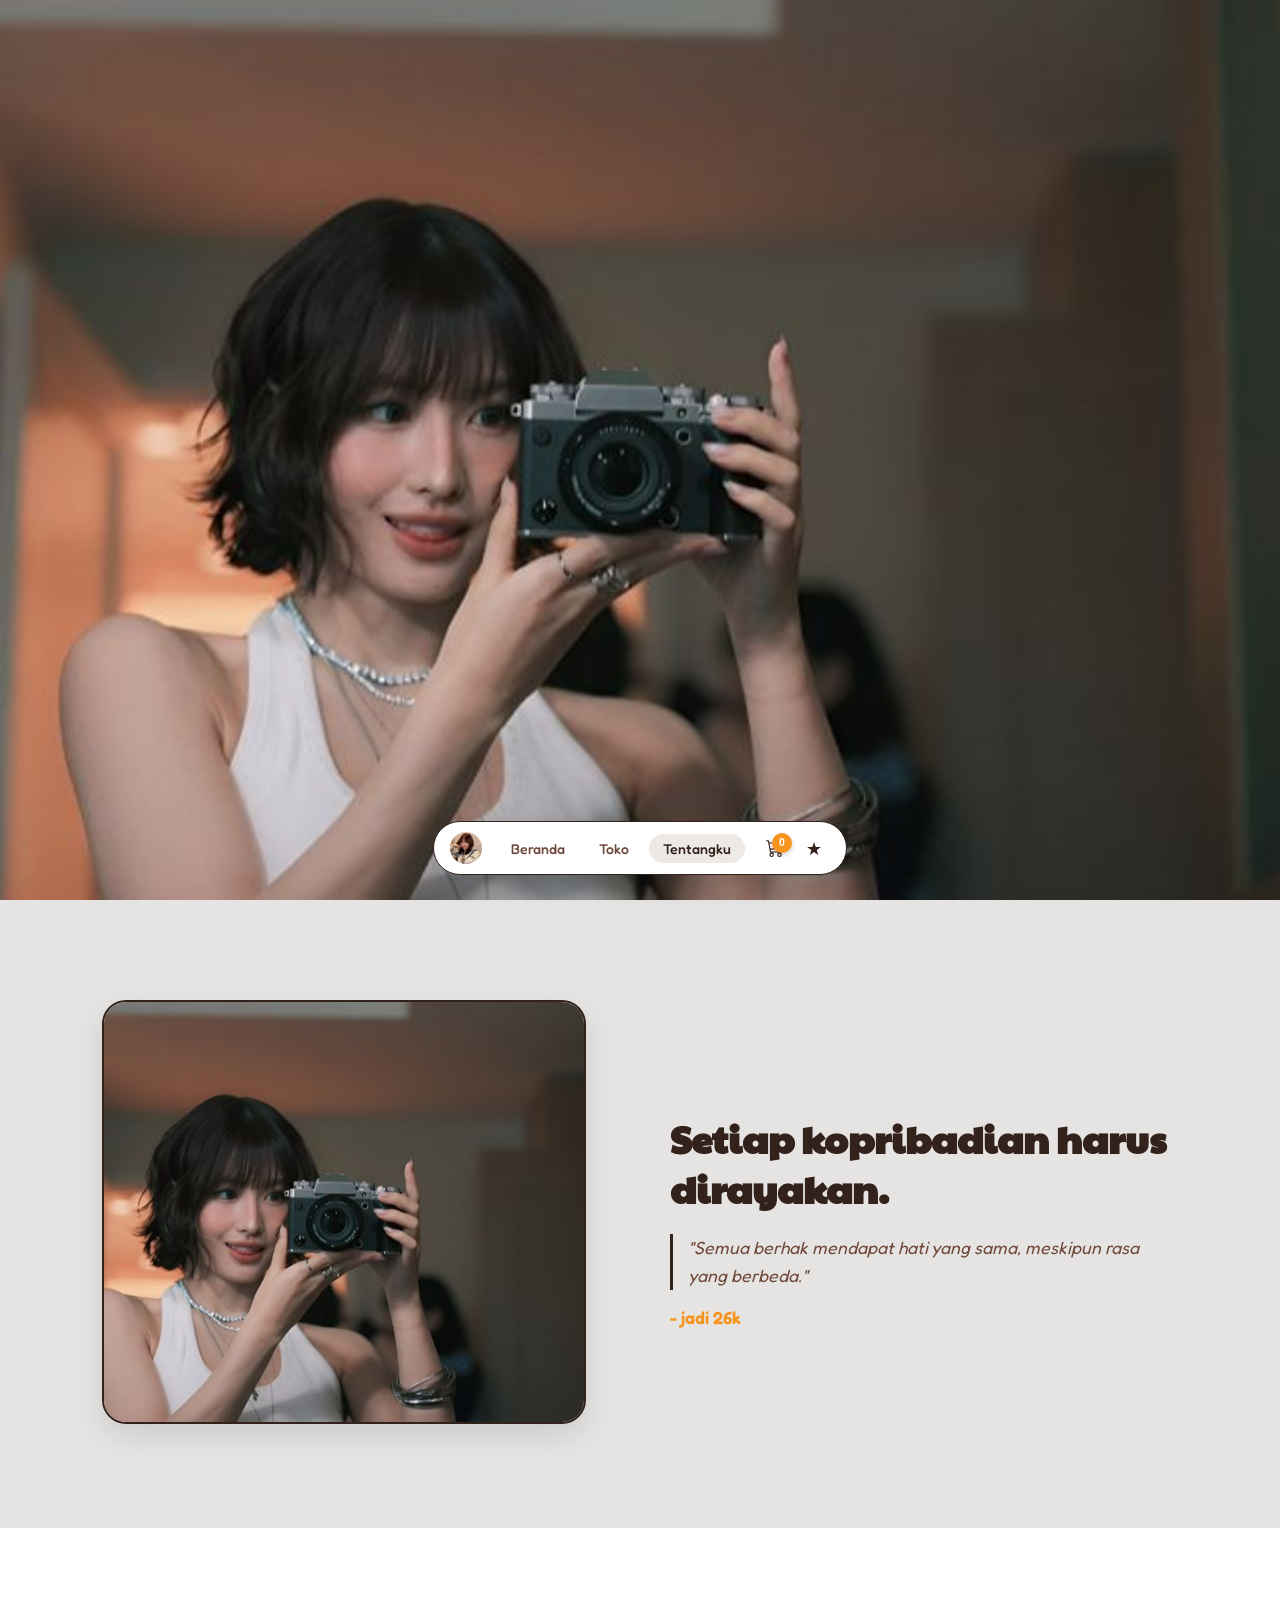
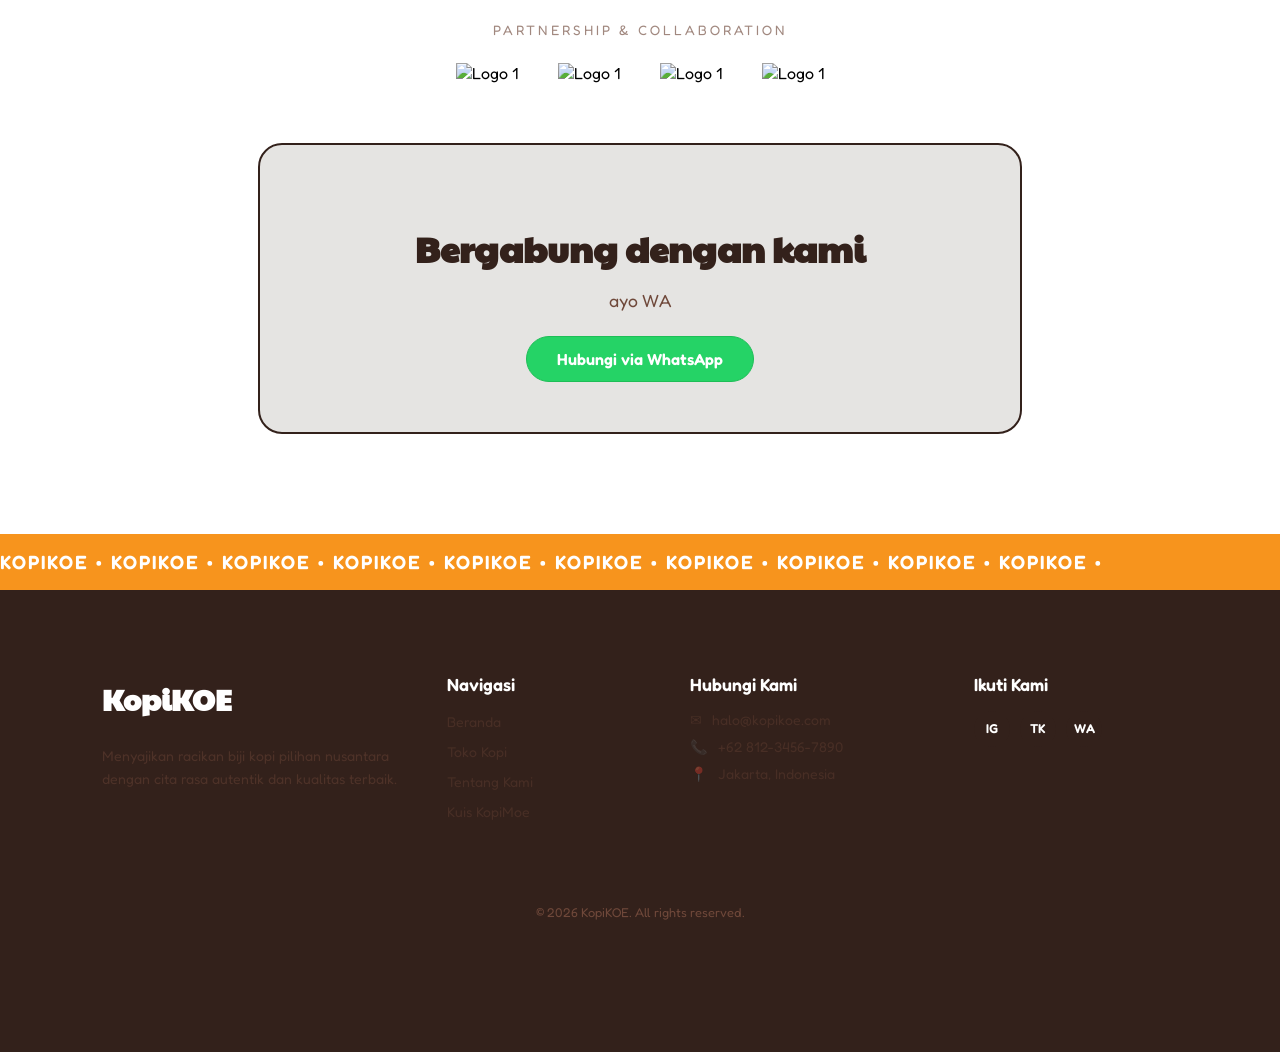
==== about.html @ c918b675 "First Commit" ====
<!DOCTYPE html>
<html lang="id">
<head>
  <meta charset="UTF-8">
  <meta name="viewport" content="width=device-width, initial-scale=1.0">
  <title>Tentang Kami - KopiKOE</title>
  <link rel="stylesheet" href="about.css">
  <link href="https://fonts.googleapis.com/css2?family=Paytone+One&family=Fredoka:wght@400;500;600&display=swap" rel="stylesheet">
</head>
<body>

  <section class="about-hero-full">
    <div class="hero-overlay"></div>
    <div class="hero-content">
  </section>

  <section class="about-story-section">
    <div class="story-wrapper">
      <div class="story-img-box">
        <img src="Photo/download (20).jpeg" alt="KopiKOE Story" class="story-image">
      </div>
      <div class="story-text-box">
        <h2 class="story-heading">Setiap kopribadian harus dirayakan.</h2>
        <blockquote class="story-quote">
          "Semua berhak mendapat hati yang sama, meskipun rasa yang berbeda."
        </blockquote>
        <p class="story-price-tag">- jadi 26k</p>
      </div>
    </div>
  </section>

  <section class="business-partner-section">
    <div class="partner-logos-wrapper">
      <p class="partner-title">PARTNERSHIP & COLLABORATION</p>
      <div class="partner-logos">
        <img src="" alt="Logo 1">
        <img src="" alt="Logo 1">
        <img src="" alt="Logo 1">
        <img src="" alt="Logo 1">
      </div>
    </div>

    <div class="business-cta-card">
      <h2>Bergabung dengan kami</h2>
      <p>ayo WA</p>
      <a href="https://wa.me/089513683836" target="_blank" class="btn-wa-business">Hubungi via WhatsApp</a>
    </div>
  </section>

  <div class="marquee-footer">
    <div class="marquee-wrapper">
      <div class="marquee-content">
        <span>KOPIKOE &bull; KOPIKOE &bull; KOPIKOE &bull; KOPIKOE &bull; KOPIKOE &bull; KOPIKOE &bull; KOPIKOE &bull; KOPIKOE &bull; KOPIKOE &bull; KOPIKOE &bull;&nbsp;</span>
      </div>
      <div class="marquee-content" aria-hidden="true">
        <span>KOPIKOE &bull; KOPIKOE &bull; KOPIKOE &bull; KOPIKOE &bull; KOPIKOE &bull; KOPIKOE &bull; KOPIKOE &bull; KOPIKOE &bull; KOPIKOE &bull; KOPIKOE &bull;&nbsp;</span>
      </div>
    </div>
  </div>

  <footer class="site-footer">
    <div class="footer-container">
      <div class="footer-col footer-brand">
        <h3 class="footer-title">KopiKOE</h3>
        <p class="footer-desc">Menyajikan racikan biji kopi pilihan nusantara dengan cita rasa autentik dan kualitas terbaik.</p>
      </div>
      <div class="footer-col footer-links">
        <h4 class="footer-heading">Navigasi</h4>
        <ul>
          <li><a href="index.html">Beranda</a></li>
          <li><a href="index.html#kopinya">Toko Kopi</a></li>
          <li><a href="about.html">Tentang Kami</a></li>
          <li><a href="quis.html">Kuis KopiMoe</a></li>
        </ul>
      </div>
      <div class="footer-col footer-contact">
        <h4 class="footer-heading">Hubungi Kami</h4>
        <ul class="contact-list">
          <li><span class="icon">&#9993;</span><a href="mailto:halo@kopikoe.com">halo@kopikoe.com</a></li>
          <li><span class="icon">&#128222;</span><a href="https://wa.me/6281234567890" target="_blank">+62 812-3456-7890</a></li>
          <li><span class="icon">&#128205;</span><span>Jakarta, Indonesia</span></li>
        </ul>
      </div>
      <div class="footer-col footer-social">
        <h4 class="footer-heading">Ikuti Kami</h4>
        <div class="social-icons">
          <a href="#" class="social-btn" title="Instagram">IG</a>
          <a href="#" class="social-btn" title="TikTok">TK</a>
          <a href="#" class="social-btn" title="WhatsApp">WA</a>
        </div>
      </div>
    </div>
    <div class="footer-bottom">
      <p>&copy; 2026 KopiKOE. All rights reserved.</p>
    </div>
  </footer>

  <footer class="bottom-bar-wrapper">
    <nav class="bottom-bar-pill" id="bottomBar">

      <!-- 1. LOGO BRAND -->
      <div class="bar-section bar-logo">
        <a href="index.html">
          <img src="Photo/logo.jpeg" alt="Logo Brand" class="navbar-logo-img">
        </a>
      </div>

      <!-- 2. MENU NAVIGASI -->
      <div class="bar-section bar-menu">
        <a href="index.html">Beranda</a>
        <a href="index.html#kopinya">Toko</a>
        <a href="about.html" class="active">Tentangku</a>
      </div>

      <!-- 3. IKON AKSI (KERANJANG + BINTANG) -->
      <div class="bar-section bar-icons">
        <!-- Tombol Keranjang Belanja & Badge Count -->
        <button class="cart-btn" id="cartBtn" aria-label="Shopping Cart">
          <svg xmlns="http://www.w3.org/2000/svg" width="16" height="16" fill="currentColor" class="bi bi-cart3" viewBox="0 0 16 16">
            <path d="M0 1.5A.5.5 0 0 1 .5 1H2a.5.5 0 0 1 .485.379L2.89 3H14.5a.5.5 0 0 1 .49.598l-1 5a.5.5 0 0 1-.465.401l-9.397.472L4.415 11H13a.5.5 0 0 1 0 1H4a.5.5 0 0 1-.491-.408L2.01 3.607 1.61 2H.5a.5.5 0 0 1-.5-.5M3.102 4l.84 4.479 9.144-.459L13.89 4zM5 12a2 2 0 1 0 0 4 2 2 0 0 0 0-4m7 0a2 2 0 1 0 0 4 2 2 0 0 0 0-4m-7 1a1 1 0 1 1 0 2 1 1 0 0 1 0-2m7 0a1 1 0 1 1 0 2 1 1 0 0 1 0-2"/>
          </svg>
          <span class="cart-badge" id="cartBadge">0</span>
        </button>

        <!-- Objek Bintang Interaktif -->
        <div class="star-object" title="Bintang Interaktif">
          <span class="star-icon">&#9733;</span>
        </div>
      </div>

    </nav>
  </footer>

<script src="script.js"></script>

</body>
</html>
---- about.css ----
:root {
  --coffee-dark: #33211B;
  --coffee-brown: #6F483A;
  --platinum: #E5E4E2;
  --red-accent: #E22323;
  --orange-accent: #F7941D;
  --sky-accent: #B8D3E8;
  --olive-accent: #6B9800;
  --white: #FFFFFF;
}

html, body {
  margin: 0 !important;
  padding: 0 !important;
  width: 100% !important;
  overflow-x: hidden; 
  box-sizing: border-box;
  font-family: 'Fredoka', sans-serif;
}

.about-hero-full {
  margin: 0 !important;
  padding: 0 !important;
  width: 100vw !important;
  height: 100vh !important;
  background: url(Photo/download\ \(20\).jpeg)center/cover no-repeat !important;
  position: relative;
  left: 50%;
  right: 50%;
  margin-left: -50vw !important;
  margin-right: -50vw !important;
}

.hero-content {
  position: relative;
  z-index: 2;
  color: var(--white);
  padding: 0 20px;
}

.about-story-section {
  padding: 100px 8%;
  background-color: var(--platinum);
}

.story-wrapper {
  display: flex;
  align-items: center;
  gap: 60px;
  max-width: 1100px;
  margin: 0 auto;
}

.story-img-box {
  flex: 1;
}

.story-image {
  width: 100%;
  max-width: 480px;
  height: 420px;
  object-fit: cover;
  border-radius: 24px;
  border: 2px solid var(--coffee-dark);
  box-shadow: 0 12px 30px rgba(0,0,0,0.1);
}

.story-text-box {
  flex: 1;
}

.story-heading {
  font-family: 'Paytone One', sans-serif;
  font-size: 2.4rem;
  color: var(--coffee-dark);
  margin-bottom: 20px;
  line-height: 1.3;
}

.story-quote {
  font-style: italic;
  font-size: 1.1rem;
  color: var(--coffee-brown);
  border-left: 3px solid var(--coffee-dark);
  padding-left: 15px;
  margin: 0 0 15px 0;
  line-height: 1.6;
}

.story-price-tag {
  font-weight: 600;
  color: var(--orange-accent);
  font-size: 1.1rem;
}

.business-partner-section {
  padding: 80px 8% 100px;
  background-color: var(--white);
  text-align: center;
}

.partner-logos-wrapper {
  margin-bottom: 60px;
}

.partner-title {
  font-size: 0.85rem;
  letter-spacing: 3px;
  color: rgba(111, 72, 58, 0.65);
  margin-bottom: 25px;
}

.partner-logos {
  display: flex;
  justify-content: center;
  align-items: center;
  gap: 40px;
  flex-wrap: wrap;
}

.partner-logo-item {
  font-weight: 600;
  color: var(--coffee-brown);
  padding: 12px 24px;
  border: 1.5px dashed rgba(111, 72, 58, 0.25);
  border-radius: 12px;
  font-size: 0.9rem;
}

.business-cta-card {
  background: var(--platinum);
  border: 2px solid var(--coffee-dark);
  border-radius: 24px;
  padding: 50px 30px;
  max-width: 700px;
  margin: 0 auto;
}

.business-cta-card h2 {
  font-family: 'Paytone One', sans-serif;
  font-size: 2.2rem;
  color: var(--coffee-dark);
  margin-bottom: 8px;
}

.business-cta-card p {
  color: var(--coffee-brown);
  margin-bottom: 25px;
  font-size: 1.1rem;
}

.btn-wa-business {
  display: inline-block;
  background: #25d366;
  color: var(--white);
  padding: 12px 30px;
  border-radius: 30px;
  text-decoration: none;
  font-weight: 600;
  border: 1.5px solid #1ebe57;
  transition: transform 0.2s ease, box-shadow 0.2s ease;
}

.btn-wa-business:hover {
  transform: translateY(-3px);
  box-shadow: 0 8px 20px rgba(37, 211, 102, 0.3);
}

@media (max-width: 768px) {
  .hero-title-main {
    font-size: 2.2rem;
  }

  .story-wrapper {
    flex-direction: column;
    gap: 35px;
    text-align: center;
  }

  .story-quote {
    border-left: none;
    padding-left: 0;
  }

  .story-image {
    height: 300px;
  }

  .business-cta-card {
    padding: 35px 20px;
  }
}

.marquee-footer {
  background-color: var(--orange-accent); 
  color: var(--white);           
  padding: 16px 0;
  overflow: hidden;
  white-space: nowrap;
  width: 100%;
  margin: 0;
}

.marquee-wrapper {
  display: flex;
  width: 100%;
  overflow: hidden;
  user-select: none;
}

.marquee-content {
  display: flex;
  flex-shrink: 0;
  font-size: 1.2rem;
  font-weight: 600;
  letter-spacing: 2px;
  min-width: 100%;
  animation: marqueeRight 12s linear infinite;
}

@keyframes marqueeRight {
  from { transform: translateX(-100%); }
  to   { transform: translateX(0%); }
}

.bottom-bar-wrapper {
  position: fixed;
  bottom: 25px;
  left: 50%;
  transform: translateX(-50%);
  width: auto;
  max-width: 95vw;
  z-index: 1000;
  transition: transform 0.4s ease-in-out, opacity 0.4s ease-in-out;
}

/* Efek Auto-Hide Navbar saat Scroll */
.bottom-bar-wrapper.hide {
  transform: translate(-50%, 150px);
  opacity: 0;
  pointer-events: none;
}

.bottom-bar-pill {
  background: var(--white);
  height: 54px;
  border-radius: 40px;
  display: inline-flex;
  align-items: center;
  justify-content: center;
  padding: 0 16px;
  gap: 15px;
  border: 1.5px solid var(--coffee-dark);
  box-shadow: 0 10px 25px rgba(0,0,0,0.15);
  box-sizing: border-box;
}

.bar-section { 
  display: flex; 
  align-items: center; 
}

.navbar-logo-img {
  height: 32px;
  width: 32px;
  border-radius: 50%;
  object-fit: cover;
  display: block;
}

.bar-menu { 
  gap: 6px; 
}

.bar-menu a {
  text-decoration: none;
  color: var(--coffee-brown);
  padding: 6px 14px;
  border-radius: 20px;
  font-size: 0.88rem;
  font-weight: 500;
  transition: all 0.2s ease;
}

.bar-menu a.active, 
.bar-menu a:hover { 
  background: rgba(111, 72, 58, 0.12); 
  color: var(--coffee-dark); 
}

.bar-icons { 
  gap: 8px;
  display: flex;
  align-items: center;
}

/* STYLING TOMBOL KERANJANG (SVG + BADGE) - disamakan dengan index.html */
.cart-btn {
  position: relative;
  background: none;
  border: none;
  padding: 6px;
  cursor: pointer;
  color: var(--coffee-dark);
  display: flex;
  align-items: center;
  justify-content: center;
  border-radius: 50%;
  transition: background-color 0.2s ease;
}

.cart-btn:hover {
  background-color: rgba(0, 0, 0, 0.05);
}

.cart-btn svg {
  display: block;
  width: 18px;
  height: 18px;
}

.cart-badge {
  position: absolute;
  top: 0px;
  right: -2px;
  background-color: var(--orange-accent);
  color: var(--white);
  font-size: 0.65rem;
  font-weight: 700;
  min-width: 16px;
  height: 16px;
  border-radius: 50%;
  display: flex;
  align-items: center;
  justify-content: center;
  padding: 2px;
  box-shadow: 0 2px 5px rgba(0,0,0,0.2);
  line-height: 1;
}

.star-object {
  display: flex;
  align-items: center;
  justify-content: center;
  width: 32px;
  height: 32px;
  border-radius: 50%;
  cursor: pointer;
  background-color: transparent;
  transition: background-color 0.3s ease;
}

.star-icon {
  display: inline-block;
  font-size: 1.1rem;
  color: var(--coffee-dark);
  transition: transform 0.6s cubic-bezier(0.34, 1.56, 0.64, 1), color 0.3s ease;
  transform-origin: center;
}

.star-object:hover {
  background-color: rgba(247, 148, 29, 0.15);
}

.star-object:hover .star-icon {
  transform: rotate(360deg) scale(1.25);
  color: var(--orange-accent);
  filter: drop-shadow(0 0 5px rgba(247, 148, 29, 0.6));
}

@media (max-width: 768px) {
  .bottom-bar-wrapper {
    position: fixed !important;
    bottom: 15px !important;
    left: 50% !important;
    transform: translateX(-50%) !important;
    width: 95% !important;
    max-width: 360px !important;
    z-index: 9999 !important;
  }

  .bottom-bar-pill {
    display: flex !important;
    justify-content: space-between !important;
    align-items: center !important;
    padding: 6px 10px !important;
    width: 100% !important;
    height: 48px !important;
    box-sizing: border-box !important;
  }

  .bar-section.bar-menu,
  .bar-menu {
    display: flex !important;
    gap: 4px !important;
    align-items: center !important;
  }

  .bar-menu a {
    display: inline-block !important;
    padding: 4px 6px !important;
    font-size: 0.7rem !important;
    font-weight: 500 !important;
    color: var(--coffee-dark) !important;
    text-decoration: none !important;
    white-space: nowrap !important;
  }

  .navbar-logo-img {
    width: 28px !important;
    height: 28px !important;
    border-radius: 50% !important;
  }

  .bar-section.bar-icons,
  .bar-icons {
    display: flex !important;
    align-items: center !important;
    gap: 4px !important;
  }

  .cart-btn svg {
    width: 16px !important;
    height: 16px !important;
  }

  .cart-badge {
    min-width: 14px !important;
    height: 14px !important;
    font-size: 0.6rem !important;
    top: -2px !important;
    right: -3px !important;
  }

  .star-object {
    width: 28px !important;
    height: 28px !important;
  }

  .star-icon {
    font-size: 0.9rem !important;
  }
}

.site-footer {
  background-color: var(--coffee-dark);
  color: var(--platinum);
  padding: 60px 8% 120px 8%; /* Padding bawah 120px agar aman dari navbar melayang */
  margin-top: 0;
  font-family: 'Fredoka', sans-serif;
  text-align: left;
}

.footer-container {
  display: grid;
  grid-template-columns: 1.5fr 1fr 1.2fr 1fr; /* 4 Kolom di Desktop */
  gap: 40px;
  max-width: 1200px;
  margin: 0 auto;
}

.footer-col {
  display: flex;
  flex-direction: column;
  align-items: flex-start; /* Alignment kiri untuk Desktop */
}

.footer-title {
  font-family: 'Paytone One', sans-serif;
  font-size: 1.8rem;
  color: var(--white);
  margin-bottom: 12px;
}

.footer-desc {
  font-size: 0.88rem;
  color: rgba(111, 72, 58, 0.45);
  line-height: 1.6;
}

.footer-heading {
  font-size: 1.1rem;
  font-weight: 600;
  color: var(--white);
  margin-bottom: 16px;
}

.footer-col ul {
  list-style: none;
  padding: 0;
  margin: 0;
}

.footer-col ul li {
  margin-bottom: 10px;
}

.footer-col ul li a {
  color: rgba(111, 72, 58, 0.35);
  text-decoration: none;
  font-size: 0.88rem;
  transition: color 0.2s ease;
}

.footer-col ul li a:hover {
  color: var(--orange-accent);
}

.contact-list li {
  display: flex;
  align-items: center;
  gap: 10px;
  font-size: 0.88rem;
  color: rgba(111, 72, 58, 0.35);
}

.social-icons {
  display: flex;
  gap: 10px;
}

.social-btn {
  display: flex;
  align-items: center;
  justify-content: center;
  width: 36px;
  height: 36px;
  background-color: var(--coffee-dark);
  color: var(--white);
  border-radius: 50%;
  text-decoration: none;
  font-size: 0.8rem;
  font-weight: 600;
  transition: background-color 0.3s ease, transform 0.2s ease;
}

.social-btn:hover {
  background-color: var(--orange-accent);
  color: var(--coffee-dark);
  transform: translateY(-3px);
}

.footer-bottom {
  border-top: 1px solid var(--coffee-dark);
  margin-top: 40px;
  padding-top: 20px;
  text-align: center;
  font-size: 0.8rem;
  color: var(--coffee-brown);
}

@media (max-width: 768px) {
  .site-footer {
    padding: 40px 20px 130px 20px !important;
    text-align: center !important;
  }

  .footer-container {
    grid-template-columns: 1fr !important; 
    gap: 30px !important;
    text-align: center !important;
  }

  .footer-col {
    align-items: center !important; 
  }

  .contact-list li,
  .social-icons {
    justify-content: center !important;
  }
}
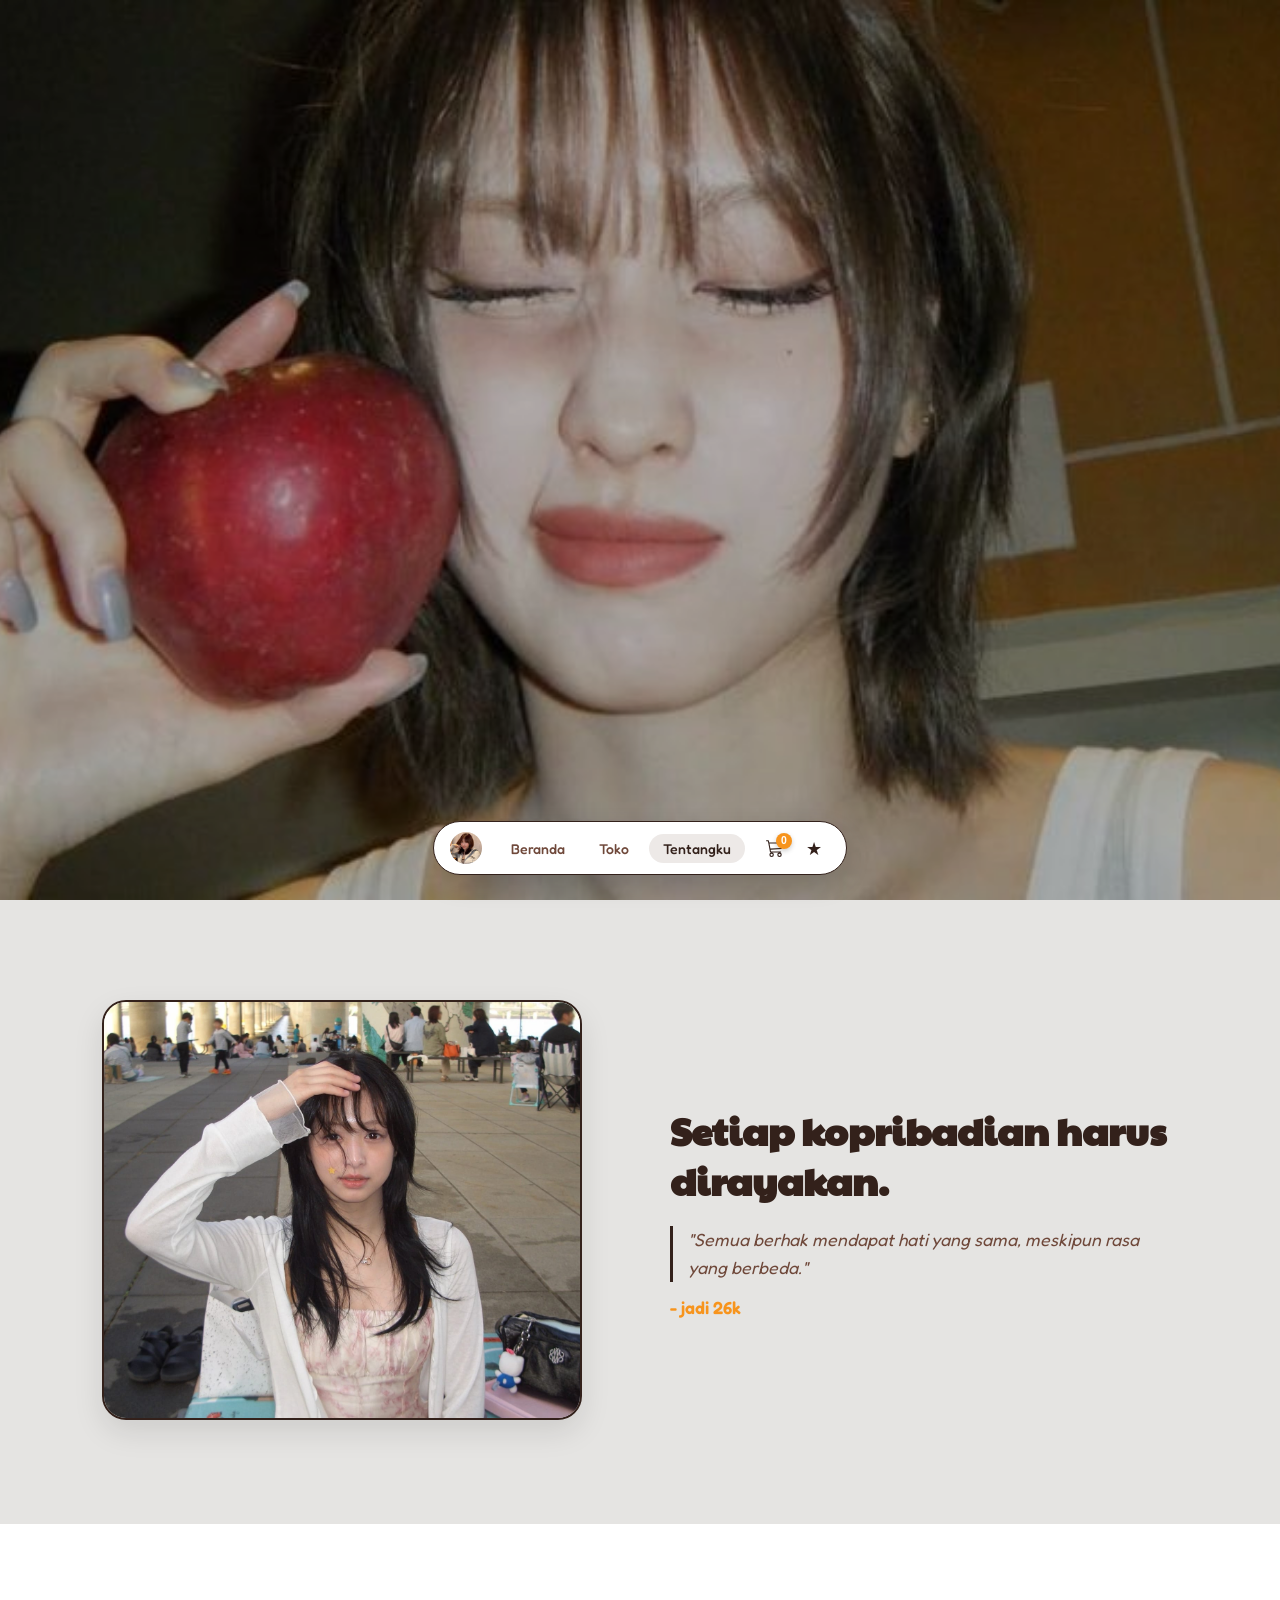
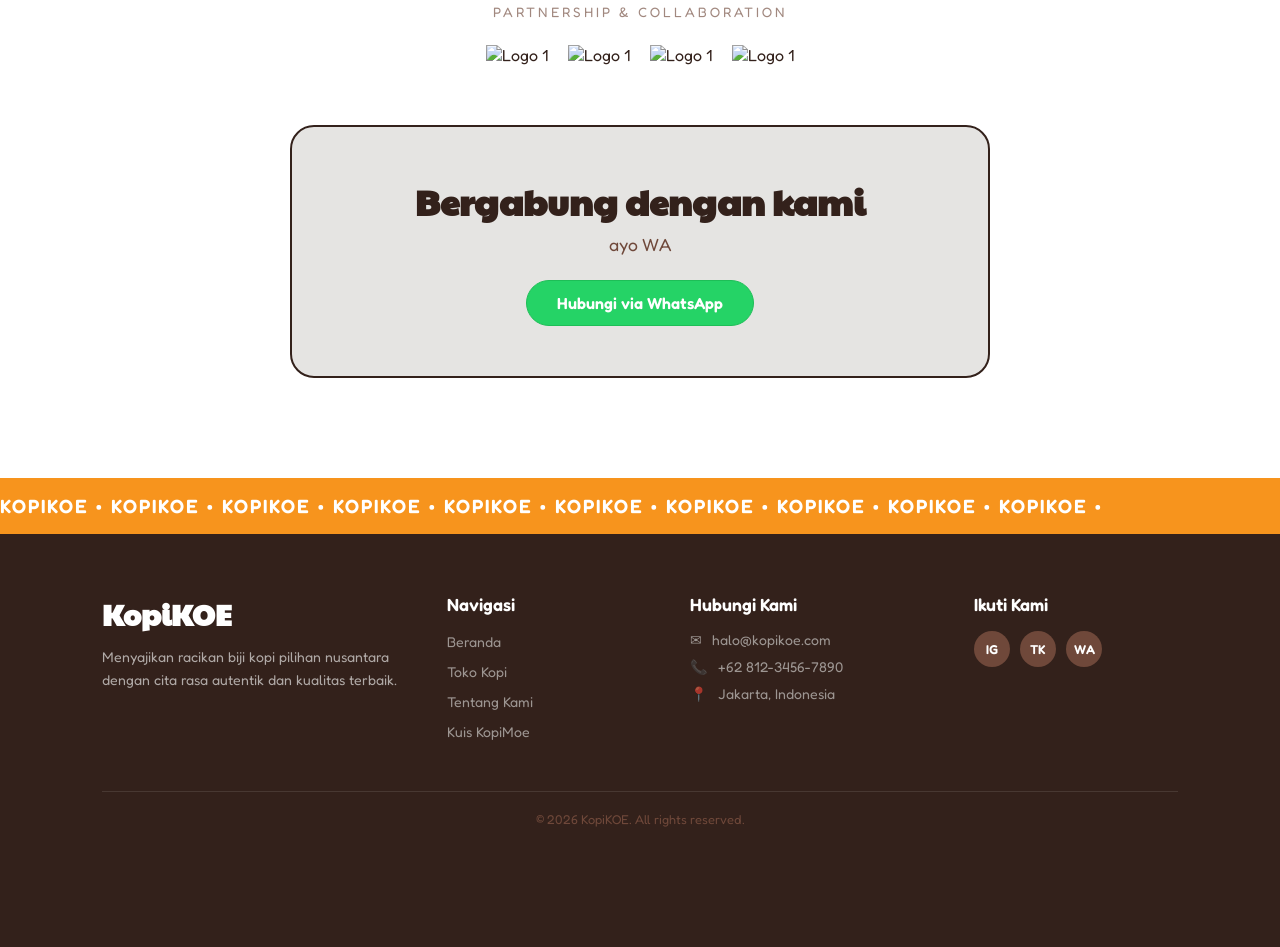
==== commit fa8dbdbf: "first commit" ====
--- a/about.html
+++ b/about.html
@@ -4,20 +4,22 @@
   <meta charset="UTF-8">
   <meta name="viewport" content="width=device-width, initial-scale=1.0">
   <title>Tentang Kami - KopiKOE</title>
-  <link rel="stylesheet" href="about.css">
+  <!-- Memanggil dua CSS secara terpisah -->
+  <link rel="stylesheet" href="assets/css/about.css">
+  <link rel="stylesheet" href="assets/css/style.css">
   <link href="https://fonts.googleapis.com/css2?family=Paytone+One&family=Fredoka:wght@400;500;600&display=swap" rel="stylesheet">
 </head>
 <body>
 
   <section class="about-hero-full">
     <div class="hero-overlay"></div>
-    <div class="hero-content">
+    <div class="hero-content"></div>
   </section>
 
   <section class="about-story-section">
     <div class="story-wrapper">
       <div class="story-img-box">
-        <img src="Photo/download (20).jpeg" alt="KopiKOE Story" class="story-image">
+        <img src="assets/images/hero/heroA3.jpeg" alt="KopiKOE Story" class="story-image">
       </div>
       <div class="story-text-box">
         <h2 class="story-heading">Setiap kopribadian harus dirayakan.</h2>
@@ -97,37 +99,27 @@
 
   <footer class="bottom-bar-wrapper">
     <nav class="bottom-bar-pill" id="bottomBar">
-
-      <!-- 1. LOGO BRAND -->
       <div class="bar-section bar-logo">
         <a href="index.html">
           <img src="Photo/logo.jpeg" alt="Logo Brand" class="navbar-logo-img">
         </a>
       </div>
-
-      <!-- 2. MENU NAVIGASI -->
       <div class="bar-section bar-menu">
         <a href="index.html">Beranda</a>
         <a href="index.html#kopinya">Toko</a>
         <a href="about.html" class="active">Tentangku</a>
       </div>
-
-      <!-- 3. IKON AKSI (KERANJANG + BINTANG) -->
       <div class="bar-section bar-icons">
-        <!-- Tombol Keranjang Belanja & Badge Count -->
         <button class="cart-btn" id="cartBtn" aria-label="Shopping Cart">
           <svg xmlns="http://www.w3.org/2000/svg" width="16" height="16" fill="currentColor" class="bi bi-cart3" viewBox="0 0 16 16">
             <path d="M0 1.5A.5.5 0 0 1 .5 1H2a.5.5 0 0 1 .485.379L2.89 3H14.5a.5.5 0 0 1 .49.598l-1 5a.5.5 0 0 1-.465.401l-9.397.472L4.415 11H13a.5.5 0 0 1 0 1H4a.5.5 0 0 1-.491-.408L2.01 3.607 1.61 2H.5a.5.5 0 0 1-.5-.5M3.102 4l.84 4.479 9.144-.459L13.89 4zM5 12a2 2 0 1 0 0 4 2 2 0 0 0 0-4m7 0a2 2 0 1 0 0 4 2 2 0 0 0 0-4m-7 1a1 1 0 1 1 0 2 1 1 0 0 1 0-2m7 0a1 1 0 1 1 0 2 1 1 0 0 1 0-2"/>
           </svg>
           <span class="cart-badge" id="cartBadge">0</span>
         </button>
-
-        <!-- Objek Bintang Interaktif -->
         <div class="star-object" title="Bintang Interaktif">
           <span class="star-icon">&#9733;</span>
         </div>
       </div>
-
     </nav>
   </footer>
 
--- a/assets/css/about.css
+++ b/assets/css/about.css
@@ -0,0 +1,192 @@
+:root {
+  --coffee-dark: #33211B;
+  --coffee-brown: #6F483A;
+  --platinum: #E5E4E2;
+  --red-accent: #E22323;
+  --orange-accent: #F7941D;
+  --sky-accent: #B8D3E8;
+  --olive-accent: #6B9800;
+  --white: #FFFFFF;
+}
+
+html, body {
+  margin: 0 !important;
+  padding: 0 !important;
+  width: 100% !important;
+  overflow-x: hidden; 
+  box-sizing: border-box;
+  font-family: 'Fredoka', sans-serif;
+}
+
+.about-hero-full {
+  margin: 0 !important;
+  padding: 0 !important;
+  width: 100vw !important;
+  height: 100vh !important;
+  background: url('../images/hero/heroA2.jpeg') center/cover no-repeat !important;
+  position: relative;
+  left: 50%;
+  right: 50%;
+  margin-left: -50vw !important;
+  margin-right: -50vw !important;
+}
+
+.hero-content {
+  position: relative;
+  z-index: 2;
+  color: var(--white);
+  padding: 0 20px;
+}
+
+.about-story-section {
+  padding: 100px 8%;
+  background-color: var(--platinum);
+}
+
+.story-wrapper {
+  display: flex;
+  align-items: center;
+  gap: 60px;
+  max-width: 1100px;
+  margin: 0 auto;
+}
+
+.story-img-box {
+  flex: 1;
+}
+
+.story-image {
+  width: 100%;
+  max-width: 480px;
+  height: 420px;
+  object-fit: cover;
+  border-radius: 24px;
+  border: 2px solid var(--coffee-dark);
+  box-shadow: 0 12px 30px rgba(0,0,0,0.1);
+}
+
+.story-text-box {
+  flex: 1;
+}
+
+.story-heading {
+  font-family: 'Paytone One', sans-serif;
+  font-size: 2.4rem;
+  color: var(--coffee-dark);
+  margin-bottom: 20px;
+  line-height: 1.3;
+}
+
+.story-quote {
+  font-style: italic;
+  font-size: 1.1rem;
+  color: var(--coffee-brown);
+  border-left: 3px solid var(--coffee-dark);
+  padding-left: 15px;
+  margin: 0 0 15px 0;
+  line-height: 1.6;
+}
+
+.story-price-tag {
+  font-weight: 600;
+  color: var(--orange-accent);
+  font-size: 1.1rem;
+}
+
+.business-partner-section {
+  padding: 80px 8% 100px;
+  background-color: var(--white);
+  text-align: center;
+}
+
+.partner-logos-wrapper {
+  margin-bottom: 60px;
+}
+
+.partner-title {
+  font-size: 0.85rem;
+  letter-spacing: 3px;
+  color: rgba(111, 72, 58, 0.65);
+  margin-bottom: 25px;
+}
+
+.partner-logos {
+  display: flex;
+  justify-content: center;
+  align-items: center;
+  gap: 40px;
+  flex-wrap: wrap;
+}
+
+.partner-logo-item {
+  font-weight: 600;
+  color: var(--coffee-brown);
+  padding: 12px 24px;
+  border: 1.5px dashed rgba(111, 72, 58, 0.25);
+  border-radius: 12px;
+  font-size: 0.9rem;
+}
+
+.business-cta-card {
+  background: var(--platinum);
+  border: 2px solid var(--coffee-dark);
+  border-radius: 24px;
+  padding: 50px 30px;
+  max-width: 700px;
+  margin: 0 auto;
+}
+
+.business-cta-card h2 {
+  font-family: 'Paytone One', sans-serif;
+  font-size: 2.2rem;
+  color: var(--coffee-dark);
+  margin-bottom: 8px;
+}
+
+.business-cta-card p {
+  color: var(--coffee-brown);
+  margin-bottom: 25px;
+  font-size: 1.1rem;
+}
+
+.btn-wa-business {
+  display: inline-block;
+  background: #25d366;
+  color: var(--white);
+  padding: 12px 30px;
+  border-radius: 30px;
+  text-decoration: none;
+  font-weight: 600;
+  border: 1.5px solid #1ebe57;
+  transition: transform 0.2s ease, box-shadow 0.2s ease;
+}
+
+.btn-wa-business:hover {
+  transform: translateY(-3px);
+  box-shadow: 0 8px 20px rgba(37, 211, 102, 0.3);
+}
+
+@media (max-width: 768px) {
+  .hero-title-main {
+    font-size: 2.2rem;
+  }
+
+  .story-wrapper {
+    flex-direction: column;
+    gap: 35px;
+    text-align: center;
+  }
+
+  .story-quote {
+    border-left: none;
+    padding-left: 0;
+  }
+
+  .story-image {
+    height: 300px;
+  }
+
+  .business-cta-card {
+    padding: 35px 20px;
+  }
+}
--- a/assets/css/style.css
+++ b/assets/css/style.css
@@ -0,0 +1,1181 @@
+:root {
+  --coffee-dark: #33211B;
+  --coffee-brown: #6F483A;
+  --platinum: #E5E4E2;
+  --red-accent: #E22323;
+  --orange-accent: #F7941D;
+  --sky-accent: #B8D3E8;
+  --olive-accent: #6B9800;
+  --white: #FFFFFF;
+}
+
+* {
+  margin: 0;
+  padding: 0;
+  box-sizing: border-box;
+}
+
+body {
+  font-family: 'Fredoka', sans-serif;
+  background-color: var(--platinum);
+  color: var(--coffee-dark);
+  overflow-x: hidden;
+}
+
+.img-placeholder {
+  background-color: var(--platinum);
+  border: 2px dashed rgba(111, 72, 58, 0.45);
+  display: flex;
+  justify-content: center;
+  align-items: center;
+  color: var(--coffee-brown);
+  font-size: 0.9rem;
+  border-radius: 12px;
+}
+
+/* ============================================================
+    PART 1: HERO SLIDER FULLSCREEN IMAGE
+   ============================================================ */
+.hero-slider {
+  position: relative;
+  width: 100vw;
+  height: 100vh;
+  max-width: 100%;
+  overflow: hidden;
+}
+
+.slides-container {
+  width: 100%;
+  height: 100%;
+  position: relative;
+}
+
+.slide {
+  position: absolute;
+  top: 0;
+  left: 0;
+  width: 100vw;
+  height: 100vh;
+  opacity: 0;
+  transition: opacity 0.8s ease;
+  background-size: cover;
+  background-position: center;
+  background-repeat: no-repeat;
+}
+
+.slide-1 { background-image: url('../../Photo/download%20(20).jpeg'); }
+.slide-2 { background-image: url('../../tekstur-bg-2.jpg'); }
+.slide-3 { background-image: url('../../tekstur-bg-3.jpg'); }
+
+.slide.active { 
+  opacity: 1; 
+  z-index: 1; 
+}
+
+.hero-image-link {
+  display: block;
+  width: 100%;
+  height: 100%;
+  cursor: pointer;
+}
+
+.hero-product-img {
+  width: 100%;
+  height: 100%;
+  object-fit: cover; 
+  object-position: center;
+  transition: transform 0.5s ease, filter 0.5s ease;
+}
+
+.hero-image-link:hover .hero-product-img {
+  transform: scale(1.03);
+  filter: drop-shadow(0 10px 20px rgba(0,0,0,0.3));
+}
+
+.cta-button {
+  padding: 14px 32px;
+  font-size: 1.1rem;
+  font-weight: 600;
+  border-radius: 30px;
+  border: none;
+  background-color: var(--white);
+  color: var(--coffee-dark);
+  text-decoration: none;
+  cursor: pointer;
+  display: inline-flex;
+  align-items: center;
+  gap: 8px;
+  box-shadow: 0 5px 15px rgba(0,0,0,0.3);
+  transition: transform 0.2s ease;
+}
+
+.cta-button:hover { transform: translateY(-3px); }
+
+.slider-arrow {
+  position: absolute;
+  top: 50%;
+  transform: translateY(-50%);
+  background: rgba(255, 255, 255, 0.2);
+  backdrop-filter: blur(4px);
+  color: var(--white);
+  border: 1px solid rgba(255, 255, 255, 0.4);
+  width: 50px;
+  height: 50px;
+  border-radius: 50%;
+  font-size: 1.8rem;
+  cursor: pointer;
+  z-index: 10;
+  display: flex;
+  align-items: center;
+  justify-content: center;
+}
+
+.slider-arrow.prev { left: 25px; }
+.slider-arrow.next { right: 25px; }
+
+/* ============================================================
+    PART 2: KOPI NYA (BEST SELLER)
+   ============================================================ */
+.section-kopinya {
+  position: relative;
+  padding: 80px 5%;
+  background-color: var(--platinum);
+  border-radius: 30px;
+  margin: 50px auto;
+  max-width: 1350px;
+  width: 92%;
+  border: 1px solid rgba(111, 72, 58, 0.25);
+}
+
+.badge-bestseller-img-wrapper {
+  position: absolute;
+  top: -35px;
+  left: -20px;
+  z-index: 5;
+}
+
+.badge-bestseller-img {
+  width: 120px;
+  height: 120px;
+  object-fit: contain;
+  filter: drop-shadow(0 5px 10px rgba(0,0,0,0.15));
+}
+
+.section-title {
+  font-family: 'Paytone One', sans-serif;
+  font-size: 4.5rem;
+  text-align: center;
+  margin-bottom: 40px;
+}
+
+.kopinya-container {
+  display: flex;
+  align-items: center;
+  justify-content: space-between;
+  gap: 50px;
+}
+
+.kopinya-left { flex: 1; }
+.kopinya-desc { font-size: 1.4rem; line-height: 1.5; margin-bottom: 25px; }
+
+.syarat-btn {
+  padding: 12px 28px;
+  font-size: 1rem;
+  font-weight: 600;
+  border-radius: 25px;
+  border: 2px solid var(--coffee-dark);
+  background: var(--white);
+  cursor: pointer;
+  transition: all 0.2s ease;
+}
+
+.syarat-btn:hover { background: var(--coffee-dark); color: var(--white); }
+
+.kopinya-right { flex: 2; }
+
+.cards-wrapper {
+  display: flex;
+  gap: 30px;
+  justify-content: flex-end;
+}
+
+.product-link {
+  text-decoration: none;
+  color: inherit;
+  display: block;
+}
+
+.kopi-card {
+  background: var(--white);
+  padding: 20px;
+  border-radius: 20px;
+  border: 2px solid rgba(111, 72, 58, 0.2);
+  text-align: center;
+  width: 280px;
+  transition: transform 0.3s ease, box-shadow 0.3s ease;
+}
+
+.kopi-card:hover {
+  transform: translateY(-8px);
+  box-shadow: 0 12px 25px rgba(0,0,0,0.12);
+}
+
+.card-img-real {
+  width: 100%;
+  height: 220px;
+  object-fit: cover;
+  border-radius: 12px;
+  margin-bottom: 15px;
+}
+
+.kopi-card h3 {
+  font-size: 1.3rem;
+  font-weight: 600;
+}
+
+/* ============================================================
+    PART 3: KOPI MOE (QUIZ)
+   ============================================================ */
+.section-kopimoe {
+  padding: 80px 8%;
+  text-align: center;
+  background: var(--white);
+  margin: 40px 0;
+}
+
+.quiz-intro {
+  font-size: 1.1rem;
+  color: var(--coffee-brown);
+  margin-bottom: 40px;
+}
+
+.quiz-wrapper {
+  max-width: 600px;
+  margin: 0 auto;
+  position: relative;
+  min-height: 380px;
+}
+
+.quiz-card-stack {
+  position: relative;
+  width: 100%;
+  height: 100%;
+}
+
+.quiz-card {
+  position: absolute;
+  top: 0;
+  left: 0;
+  width: 100%;
+  background: var(--platinum);
+  border: 2px solid var(--coffee-dark);
+  border-radius: 20px;
+  padding: 35px 25px;
+  box-shadow: 0 10px 25px rgba(0,0,0,0.08);
+  box-sizing: border-box;
+  opacity: 0;
+  pointer-events: none;
+  transform: scale(0.9) translateY(30px);
+  transition: transform 0.4s cubic-bezier(0.25, 1, 0.5, 1), opacity 0.4s ease;
+}
+
+.step-badge {
+  display: inline-block;
+  background: var(--olive-accent);
+  color: var(--white);
+  font-size: 0.85rem;
+  font-weight: 600;
+  padding: 4px 14px;
+  border-radius: 15px;
+  margin-bottom: 15px;
+}
+
+.quiz-question {
+  font-size: 1.2rem;
+  color: var(--coffee-dark);
+  margin-bottom: 25px;
+  line-height: 1.4;
+}
+
+.quiz-options {
+  display: flex;
+  flex-direction: column;
+  gap: 12px;
+}
+
+.quiz-opt-btn {
+  padding: 14px 20px;
+  font-size: 0.95rem;
+  border-radius: 25px;
+  border: 1.5px solid var(--coffee-dark);
+  background: var(--white);
+  color: var(--coffee-dark);
+  cursor: pointer;
+  transition: all 0.25s ease;
+  font-family: 'Fredoka', sans-serif;
+  text-align: center;
+}
+
+.quiz-opt-btn:hover {
+  background: var(--coffee-dark);
+  color: var(--white);
+  transform: translateY(-2px);
+  box-shadow: 0 4px 12px rgba(0,0,0,0.15);
+}
+
+.quiz-card.active {
+  opacity: 1;
+  pointer-events: auto;
+  transform: scale(1) translateY(0);
+  z-index: 5;
+}
+
+.quiz-card.shuffle-out {
+  opacity: 0;
+  pointer-events: none;
+  transform: translateX(-120%) rotate(-6deg);
+  transition: transform 0.4s ease-in, opacity 0.3s ease-in;
+}
+
+/* ============================================================
+    PART 4: SECTION ENSIKOPIDIA
+   ============================================================ */
+.section-ensi {
+  display: flex;
+  padding: 80px 8%;
+  gap: 40px;
+  align-items: center;
+  margin-bottom: 50px;
+  justify-content: center;
+}
+
+.ensi-left, 
+.ensi-right {
+  flex: 1;
+  width: 50%;
+}
+
+.interactive-area {
+  position: relative;
+  border: 2px dashed rgba(111, 72, 58, 0.55);
+  border-radius: 24px;
+  height: 380px;
+  padding: 25px;
+  overflow: visible !important;
+  background-color: var(--platinum);
+  box-sizing: border-box;
+}
+
+.beans-group-random {
+  width: 100%;
+  height: 85%;
+  position: relative;
+  display: block; 
+}
+
+.bean-img {
+  position: absolute; 
+  width: 46px;
+  height: 46px;
+  object-fit: contain;
+  cursor: pointer;
+  user-select: none;
+  transition: transform 0.4s cubic-bezier(0.175, 0.885, 0.32, 1.275), filter 0.2s ease;
+  filter: drop-shadow(0 4px 6px rgba(0,0,0,0.15));
+  z-index: 2;
+}
+
+.bean-img:hover,
+.bean-img:active {
+  transform: scale(1.4) rotate(360deg) !important;
+  filter: drop-shadow(0 8px 15px rgba(0,0,0,0.3));
+  z-index: 20 !important;
+}
+
+.bean-img.active-bean {
+  outline: 3px solid var(--sky-accent);
+  outline-offset: 2px;
+  border-radius: 50%;
+}
+
+.beans-group-random img:nth-child(1)  { top: 5%;  left: 10%; transform: rotate(-18deg); }
+.beans-group-random img:nth-child(2)  { top: 25%; left: 35%; transform: rotate(25deg); }
+.beans-group-random img:nth-child(3)  { top: 15%; left: 70%; transform: rotate(-40deg); }
+.beans-group-random img:nth-child(4)  { top: 50%; left: 15%; transform: rotate(12deg); }
+.beans-group-random img:nth-child(5)  { top: 45%; left: 50%; transform: rotate(-30deg); }
+.beans-group-random img:nth-child(6)  { top: 60%; left: 80%; transform: rotate(42deg); }
+.beans-group-random img:nth-child(7)  { top: 80%; left: 30%; transform: rotate(-22deg); }
+.beans-group-random img:nth-child(8)  { top: 75%; left: 65%; transform: rotate(35deg); }
+.beans-group-random img:nth-child(9)  { top: 35%; left: 85%; transform: rotate(-15deg); }
+.beans-group-random img:nth-child(10) { top: 85%; left: 85%; transform: rotate(50deg); }
+
+.ensi-title {
+  font-family: 'Paytone One', sans-serif;
+  font-size: 2.8rem;
+  margin-bottom: 20px;
+  color: var(--coffee-dark);
+}
+
+.ensi-card {
+  background: var(--white);
+  border: 2px solid var(--coffee-dark);
+  border-radius: 20px;
+  padding: 25px;
+  min-height: 220px;
+  box-shadow: 0 8px 20px rgba(0,0,0,0.05);
+}
+
+.ensi-card-header {
+  display: flex;
+  justify-content: space-between;
+  gap: 20px;
+  margin-bottom: 15px;
+}
+
+.ensi-card-text h3 {
+  font-size: 1.4rem;
+  margin-bottom: 8px;
+  color: var(--coffee-dark);
+}
+
+.ensi-card-text p {
+  font-size: 0.9rem;
+  color: var(--coffee-brown);
+  line-height: 1.5;
+}
+
+.ensi-img {
+  width: 90px;
+  height: 90px;
+  object-fit: cover;
+  border-radius: 12px;
+  flex-shrink: 0;
+}
+
+.stat-line {
+  font-size: 0.85rem;
+  color: var(--coffee-brown);
+  margin-top: 5px;
+}
+
+/* ============================================================
+    PART 5: FLOATING PILL BOTTOM BAR
+   ============================================================ */
+.bottom-bar-wrapper {
+  position: fixed;
+  bottom: 25px;
+  left: 50%;
+  transform: translateX(-50%);
+  width: auto;
+  max-width: 95vw;
+  z-index: 1000;
+  transition: transform 0.4s ease-in-out, opacity 0.4s ease-in-out;
+}
+
+.bottom-bar-wrapper.hide {
+  transform: translate(-50%, 150px);
+  opacity: 0;
+  pointer-events: none;
+}
+
+.bottom-bar-pill {
+  background: var(--white);
+  height: 54px;
+  border-radius: 40px;
+  display: inline-flex;
+  align-items: center;
+  justify-content: center;
+  padding: 0 16px;
+  gap: 15px;
+  border: 1.5px solid var(--coffee-dark);
+  box-shadow: 0 10px 25px rgba(0,0,0,0.15);
+  box-sizing: border-box;
+}
+
+.bar-section { 
+  display: flex; 
+  align-items: center; 
+}
+
+.navbar-logo-img {
+  height: 32px;
+  width: 32px;
+  border-radius: 50%;
+  object-fit: cover;
+  display: block;
+}
+
+.bar-menu { 
+  gap: 6px; 
+}
+
+.bar-menu a {
+  text-decoration: none;
+  color: var(--coffee-brown);
+  padding: 6px 14px;
+  border-radius: 20px;
+  font-size: 0.88rem;
+  font-weight: 500;
+  transition: all 0.2s ease;
+}
+
+.bar-menu a.active, 
+.bar-menu a:hover { 
+  background: rgba(111, 72, 58, 0.12); 
+  color: var(--coffee-dark); 
+}
+
+.bar-icons { 
+  gap: 8px; 
+  display: flex;
+  align-items: center;
+}
+
+.cart-btn {
+  position: relative;
+  background: none;
+  border: none;
+  padding: 6px;
+  cursor: pointer;
+  color: var(--coffee-dark);
+  display: flex;
+  align-items: center;
+  justify-content: center;
+  border-radius: 50%;
+  transition: background-color 0.2s ease;
+}
+
+.cart-btn:hover {
+  background-color: rgba(0, 0, 0, 0.05);
+}
+
+.cart-btn svg {
+  display: block;
+  width: 18px;
+  height: 18px;
+}
+
+.cart-badge {
+  position: absolute;
+  top: 0px;
+  right: -2px;
+  background-color: var(--orange-accent);
+  color: var(--white);
+  font-size: 0.65rem;
+  font-weight: 700;
+  min-width: 16px;
+  height: 16px;
+  border-radius: 50%;
+  display: flex;
+  align-items: center;
+  justify-content: center;
+  padding: 2px;
+  box-shadow: 0 2px 5px rgba(0,0,0,0.2);
+  line-height: 1;
+}
+
+.star-object {
+  display: flex;
+  align-items: center;
+  justify-content: center;
+  width: 32px;
+  height: 32px;
+  border-radius: 50%;
+  cursor: pointer;
+  background-color: transparent;
+  transition: background-color 0.3s ease;
+}
+
+.star-icon {
+  display: inline-block;
+  font-size: 1.1rem;
+  color: var(--coffee-dark);
+  transition: transform 0.6s cubic-bezier(0.34, 1.56, 0.64, 1), color 0.3s ease;
+  transform-origin: center;
+}
+
+.star-object:hover {
+  background-color: rgba(247, 148, 29, 0.15);
+}
+
+.star-object:hover .star-icon {
+  transform: rotate(360deg) scale(1.25);
+  color: var(--orange-accent);
+  filter: drop-shadow(0 0 5px rgba(247, 148, 29, 0.6));
+}
+
+/* ============================================================
+    PART 6: MARQUEE / RUNNING TEXT
+   ============================================================ */
+.marquee-footer {
+  background-color: var(--orange-accent);
+  color: var(--white);
+  padding: 16px 0;
+  overflow: hidden;
+  white-space: nowrap;
+  width: 100%;
+  margin: 0;
+}
+
+.marquee-wrapper {
+  display: flex;
+  width: 100%;
+  overflow: hidden;
+  user-select: none;
+}
+
+.marquee-content {
+  display: flex;
+  flex-shrink: 0;
+  font-size: 1.2rem;
+  font-weight: 600;
+  letter-spacing: 2px;
+  min-width: 100%;
+  animation: marqueeRight 12s linear infinite;
+}
+
+@keyframes marqueeRight {
+  from { transform: translateX(-100%); }
+  to   { transform: translateX(0%); }
+}
+
+/* ============================================================
+    PART 7: FOOTER UTAMA
+   ============================================================ */
+.site-footer {
+  background-color: var(--coffee-dark);
+  color: var(--platinum);
+  padding: 60px 8% 120px 8%;
+  margin-top: 0;
+  font-family: 'Fredoka', sans-serif;
+  text-align: left;
+}
+
+.footer-container {
+  display: grid;
+  grid-template-columns: 1.5fr 1fr 1.2fr 1fr;
+  gap: 40px;
+  max-width: 1200px;
+  margin: 0 auto;
+}
+
+.footer-col {
+  display: flex;
+  flex-direction: column;
+  align-items: flex-start;
+}
+
+.footer-title {
+  font-family: 'Paytone One', sans-serif;
+  font-size: 1.8rem;
+  color: var(--white);
+  margin-bottom: 12px;
+}
+
+.footer-desc {
+  font-size: 0.88rem;
+  color: rgba(229, 228, 226, 0.7);
+  line-height: 1.6;
+}
+
+.footer-heading {
+  font-size: 1.1rem;
+  font-weight: 600;
+  color: var(--white);
+  margin-bottom: 16px;
+}
+
+.footer-col ul {
+  list-style: none;
+  padding: 0;
+  margin: 0;
+}
+
+.footer-col ul li {
+  margin-bottom: 10px;
+}
+
+.footer-col ul li a {
+  color: rgba(229, 228, 226, 0.6);
+  text-decoration: none;
+  font-size: 0.88rem;
+  transition: color 0.2s ease;
+}
+
+.footer-col ul li a:hover {
+  color: var(--orange-accent);
+}
+
+.contact-list li {
+  display: flex;
+  align-items: center;
+  gap: 10px;
+  font-size: 0.88rem;
+  color: rgba(229, 228, 226, 0.6);
+}
+
+.social-icons {
+  display: flex;
+  gap: 10px;
+}
+
+.social-btn {
+  display: flex;
+  align-items: center;
+  justify-content: center;
+  width: 36px;
+  height: 36px;
+  background-color: var(--coffee-brown);
+  color: var(--white);
+  border-radius: 50%;
+  text-decoration: none;
+  font-size: 0.8rem;
+  font-weight: 600;
+  transition: background-color 0.3s ease, transform 0.2s ease;
+}
+
+.social-btn:hover {
+  background-color: var(--orange-accent);
+  color: var(--coffee-dark);
+  transform: translateY(-3px);
+}
+
+.footer-bottom {
+  border-top: 1px solid rgba(255,255,255,0.1);
+  margin-top: 40px;
+  padding-top: 20px;
+  text-align: center;
+  font-size: 0.8rem;
+  color: var(--coffee-brown);
+}
+
+/* ============================================================
+    PART 8: SIDE CART DRAWER (FIXED)
+   ============================================================ */
+.cart-overlay {
+  position: fixed;
+  top: 0;
+  left: 0;
+  width: 100vw;
+  height: 100vh;
+  background: rgba(0, 0, 0, 0.5);
+  z-index: 99998;
+  display: none;
+}
+
+.cart-overlay.show {
+  display: block;
+}
+
+.side-cart-drawer {
+  position: fixed;
+  top: 0;
+  right: -420px;
+  width: 100%;
+  max-width: 380px;
+  height: 100vh;
+  background: #ffffff;
+  z-index: 99999;
+  box-shadow: -5px 0 25px rgba(0, 0, 0, 0.15);
+  transition: right 0.3s ease-in-out;
+  display: flex;
+  flex-direction: column;
+  box-sizing: border-box;
+}
+
+.side-cart-drawer.open {
+  right: 0;
+}
+
+.cart-drawer-header {
+  padding: 20px;
+  border-bottom: 1px solid #eee;
+  display: flex;
+  justify-content: space-between;
+  align-items: center;
+}
+
+.cart-drawer-header h3 {
+  margin: 0;
+  font-family: 'Paytone One', sans-serif;
+  color: #33211B;
+  font-size: 1.2rem;
+}
+
+.close-drawer-btn {
+  background: none;
+  border: none;
+  font-size: 1.8rem;
+  cursor: pointer;
+  color: #888;
+  line-height: 1;
+}
+
+.cart-drawer-body {
+  padding: 20px;
+  flex: 1;
+  overflow-y: auto;
+}
+
+.drawer-item {
+  display: flex;
+  justify-content: space-between;
+  align-items: center;
+  padding: 12px 0;
+  border-bottom: 1px solid #f0f0f0;
+}
+
+.drawer-item-name {
+  font-weight: 600;
+  margin: 0 0 4px 0;
+  color: #33211B;
+}
+
+.drawer-item-meta {
+  font-size: 0.85rem;
+  color: #777;
+  margin: 0 0 4px 0;
+}
+
+.drawer-item-price {
+  font-weight: 600;
+  color: #F7941D;
+  margin: 0;
+}
+
+.drawer-item-remove {
+  background: none;
+  border: none;
+  color: #E22323;
+  cursor: pointer;
+  font-size: 0.85rem;
+  font-weight: 600;
+}
+
+.cart-drawer-footer {
+  padding: 20px;
+  border-top: 1px solid #eee;
+  background: #fafafa;
+}
+
+.cart-subtotal {
+  display: flex;
+  justify-content: space-between;
+  font-weight: 600;
+  font-size: 1.1rem;
+  margin-bottom: 8px;
+  color: #33211B;
+}
+
+.cart-tax-note {
+  font-size: 0.8rem;
+  color: #888;
+  margin-bottom: 15px;
+}
+
+.btn-checkout-drawer {
+  width: 100%;
+  background: #F7941D;
+  color: #ffffff;
+  border: none;
+  padding: 14px;
+  border-radius: 30px;
+  font-weight: 600;
+  cursor: pointer;
+  transition: background 0.2s;
+}
+
+.btn-checkout-drawer:hover {
+  background: #e08315;
+}
+
+/* ============================================================
+    PART 10: STYLING HALAMAN ABOUT (TENTANG KAMI)
+   ============================================================ */
+.about-hero-full {
+  margin: 0 !important;
+  padding: 0 !important;
+  width: 100vw !important;
+  height: 100vh !important;
+  background-size: cover !important;
+  background-position: center !important;
+  background-repeat: no-repeat !important;
+  position: relative;
+  left: 50%;
+  right: 50%;
+  margin-left: -50vw !important;
+  margin-right: -50vw !important;
+}
+
+.hero-overlay {
+  position: absolute;
+  top: 0;
+  left: 0;
+  width: 100%;
+  height: 100%;
+  background: rgba(0, 0, 0, 0.3);
+}
+
+.about-story-section {
+  padding: 100px 8%;
+  background-color: var(--platinum);
+}
+
+.story-wrapper {
+  display: flex;
+  align-items: center;
+  gap: 60px;
+  max-width: 1100px;
+  margin: 0 auto;
+}
+
+.story-img-box {
+  flex: 1;
+}
+
+.story-image {
+  width: 100%;
+  max-width: 480px;
+  height: 420px;
+  object-fit: cover;
+  border-radius: 24px;
+  border: 2px solid var(--coffee-dark);
+  box-shadow: 0 12px 30px rgba(0,0,0,0.1);
+}
+
+.story-text-box {
+  flex: 1;
+}
+
+.story-heading {
+  font-family: 'Paytone One', sans-serif;
+  font-size: 2.4rem;
+  color: var(--coffee-dark);
+  margin-bottom: 20px;
+  line-height: 1.3;
+}
+
+.story-quote {
+  font-style: italic;
+  font-size: 1.1rem;
+  color: var(--coffee-brown);
+  border-left: 3px solid var(--coffee-dark);
+  padding-left: 15px;
+  margin: 0 0 15px 0;
+  line-height: 1.6;
+}
+
+.story-price-tag {
+  font-weight: 600;
+  color: var(--orange-accent);
+  font-size: 1.1rem;
+}
+
+.business-partner-section {
+  padding: 80px 8% 100px;
+  background-color: var(--white);
+  text-align: center;
+}
+
+.partner-logos-wrapper {
+  margin-bottom: 60px;
+}
+
+.partner-title {
+  font-size: 0.85rem;
+  letter-spacing: 3px;
+  color: rgba(111, 72, 58, 0.65);
+  margin-bottom: 25px;
+}
+
+.partner-logos {
+  display: flex;
+  justify-content: center;
+  align-items: center;
+  gap: 20px;
+  flex-wrap: wrap;
+}
+
+.partner-logo-item {
+  font-weight: 600;
+  color: var(--coffee-brown);
+  padding: 12px 24px;
+  border: 1.5px dashed rgba(111, 72, 58, 0.25);
+  border-radius: 12px;
+  font-size: 0.9rem;
+  background: var(--platinum);
+}
+
+.business-cta-card {
+  background: var(--platinum);
+  border: 2px solid var(--coffee-dark);
+  border-radius: 24px;
+  padding: 50px 30px;
+  max-width: 700px;
+  margin: 0 auto;
+}
+
+.business-cta-card h2 {
+  font-family: 'Paytone One', sans-serif;
+  font-size: 2.2rem;
+  color: var(--coffee-dark);
+  margin-bottom: 8px;
+}
+
+.business-cta-card p {
+  color: var(--coffee-brown);
+  margin-bottom: 25px;
+  font-size: 1.1rem;
+}
+
+.btn-wa-business {
+  display: inline-block;
+  background: #25d366;
+  color: var(--white);
+  padding: 12px 30px;
+  border-radius: 30px;
+  text-decoration: none;
+  font-weight: 600;
+  border: 1.5px solid #1ebe57;
+  transition: transform 0.2s ease, box-shadow 0.2s ease;
+}
+
+.btn-wa-business:hover {
+  transform: translateY(-3px);
+  box-shadow: 0 8px 20px rgba(37, 211, 102, 0.3);
+}
+
+/* ============================================================
+    PART 11: RESPONSIF MOBILE (LAYAR <= 768px)
+   ============================================================ */
+@media (max-width: 768px) {
+  .kopinya-container {
+    flex-direction: column;
+    text-align: center;
+  }
+  
+  .cards-wrapper {
+    justify-content: center;
+    flex-wrap: wrap;
+  }
+
+  .kopi-card {
+    width: 100%;
+    max-width: 300px;
+  }
+
+  .section-ensi {
+    flex-direction: column !important;
+    padding: 30px 20px !important;
+    gap: 25px !important;
+  }
+
+  .ensi-left, 
+  .ensi-right {
+    width: 100% !important;
+  }
+
+  .ensi-title {
+    font-size: 2rem !important;
+    text-align: center;
+  }
+
+  .interactive-area {
+    height: 250px !important;
+    padding: 15px !important;
+  }
+
+  .bean-img {
+    width: 38px !important;
+    height: 38px !important;
+  }
+
+  .bottom-bar-wrapper {
+    position: fixed !important;
+    bottom: 15px !important;
+    left: 50% !important;
+    transform: translateX(-50%) !important;
+    width: 95% !important;
+    max-width: 360px !important;
+    z-index: 9999 !important;
+  }
+
+  .bottom-bar-pill {
+    display: flex !important;
+    justify-content: space-between !important;
+    align-items: center !important;
+    padding: 6px 10px !important;
+    width: 100% !important;
+    height: 48px !important;
+    box-sizing: border-box !important;
+  }
+
+  .bar-section.bar-menu,
+  .bar-menu {
+    display: flex !important;
+    gap: 4px !important;
+    align-items: center !important;
+  }
+
+  .bar-menu a {
+    display: inline-block !important;
+    padding: 4px 6px !important;
+    font-size: 0.7rem !important;
+    font-weight: 500 !important;
+    color: var(--coffee-dark) !important;
+    text-decoration: none !important;
+    white-space: nowrap !important;
+  }
+
+  .navbar-logo-img {
+    width: 28px !important;
+    height: 28px !important;
+    border-radius: 50% !important;
+  }
+
+  .bar-section.bar-icons,
+  .bar-icons {
+    display: flex !important;
+    align-items: center !important;
+    gap: 4px !important;
+  }
+
+  .site-footer {
+    padding: 40px 20px 130px 20px !important;
+    text-align: center !important;
+  }
+
+  .footer-container {
+    grid-template-columns: 1fr !important;
+    gap: 30px !important;
+    text-align: center !important;
+  }
+
+  .footer-col {
+    align-items: center !important;
+  }
+
+  .contact-list li,
+  .social-icons {
+    justify-content: center !important;
+  }
+
+  .story-wrapper {
+    flex-direction: column;
+    gap: 35px;
+    text-align: center;
+  }
+
+  .story-quote {
+    border-left: none;
+    padding-left: 0;
+  }
+
+  .story-image {
+    height: 300px;
+  }
+
+  .business-cta-card {
+    padding: 35px 20px;
+  }
+}
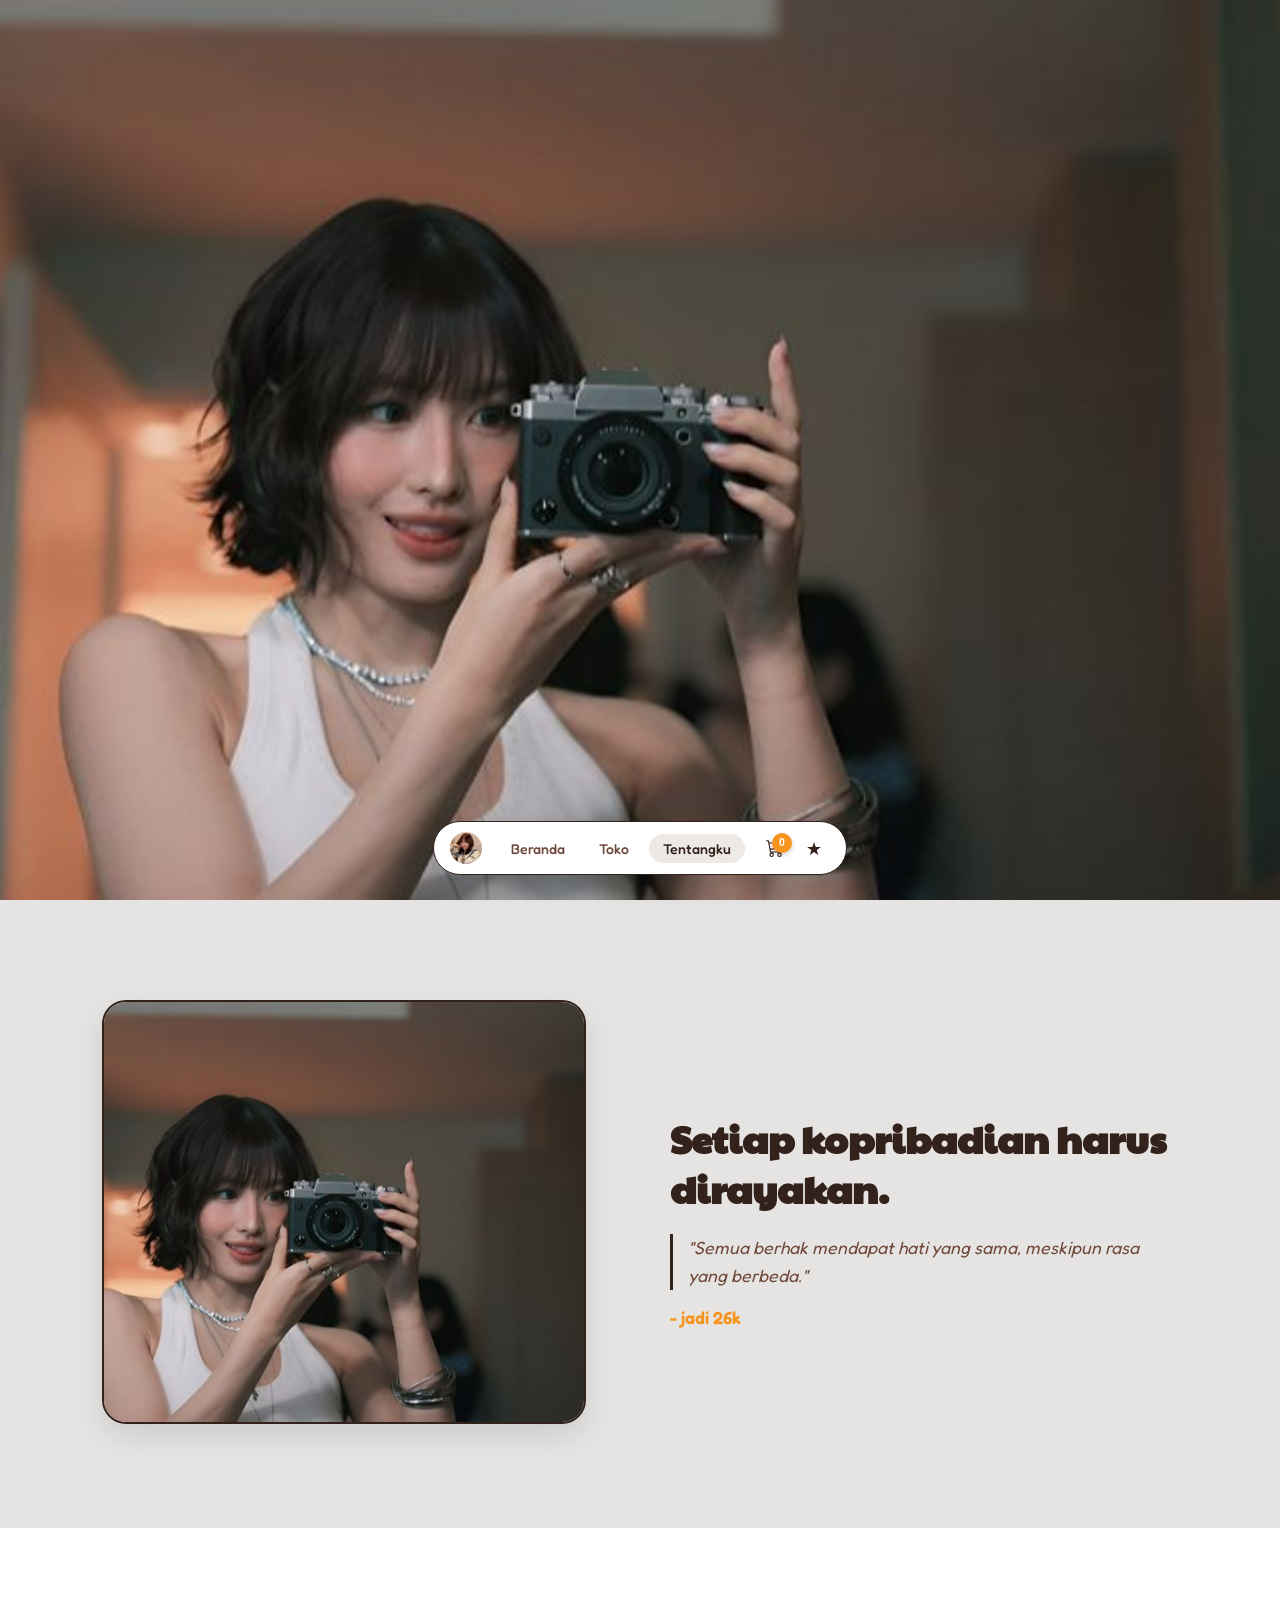
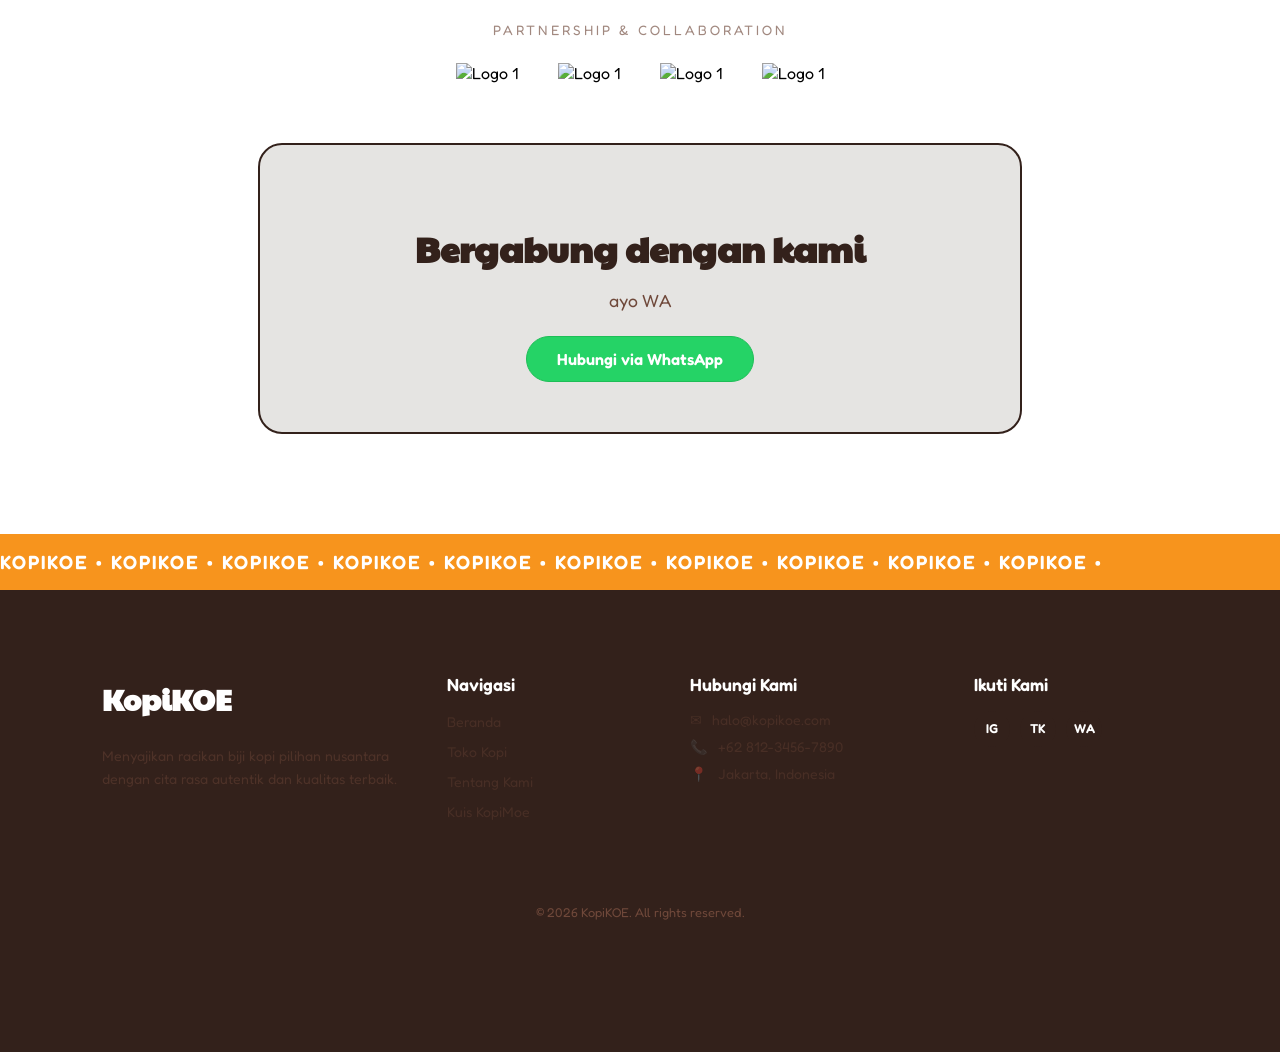
==== commit 9fa1c77d: "Merge branch 'main' of https://github.com/kalls-max/KopiKoe" ====
--- a/about.html
+++ b/about.html
@@ -4,22 +4,20 @@
   <meta charset="UTF-8">
   <meta name="viewport" content="width=device-width, initial-scale=1.0">
   <title>Tentang Kami - KopiKOE</title>
-  <!-- Memanggil dua CSS secara terpisah -->
-  <link rel="stylesheet" href="assets/css/about.css">
-  <link rel="stylesheet" href="assets/css/style.css">
+  <link rel="stylesheet" href="about.css">
   <link href="https://fonts.googleapis.com/css2?family=Paytone+One&family=Fredoka:wght@400;500;600&display=swap" rel="stylesheet">
 </head>
 <body>
 
   <section class="about-hero-full">
     <div class="hero-overlay"></div>
-    <div class="hero-content"></div>
+    <div class="hero-content">
   </section>
 
   <section class="about-story-section">
     <div class="story-wrapper">
       <div class="story-img-box">
-        <img src="assets/images/hero/heroA3.jpeg" alt="KopiKOE Story" class="story-image">
+        <img src="Photo/download (20).jpeg" alt="KopiKOE Story" class="story-image">
       </div>
       <div class="story-text-box">
         <h2 class="story-heading">Setiap kopribadian harus dirayakan.</h2>
@@ -99,27 +97,37 @@
 
   <footer class="bottom-bar-wrapper">
     <nav class="bottom-bar-pill" id="bottomBar">
+
+      <!-- 1. LOGO BRAND -->
       <div class="bar-section bar-logo">
         <a href="index.html">
           <img src="Photo/logo.jpeg" alt="Logo Brand" class="navbar-logo-img">
         </a>
       </div>
+
+      <!-- 2. MENU NAVIGASI -->
       <div class="bar-section bar-menu">
         <a href="index.html">Beranda</a>
         <a href="index.html#kopinya">Toko</a>
         <a href="about.html" class="active">Tentangku</a>
       </div>
+
+      <!-- 3. IKON AKSI (KERANJANG + BINTANG) -->
       <div class="bar-section bar-icons">
+        <!-- Tombol Keranjang Belanja & Badge Count -->
         <button class="cart-btn" id="cartBtn" aria-label="Shopping Cart">
           <svg xmlns="http://www.w3.org/2000/svg" width="16" height="16" fill="currentColor" class="bi bi-cart3" viewBox="0 0 16 16">
             <path d="M0 1.5A.5.5 0 0 1 .5 1H2a.5.5 0 0 1 .485.379L2.89 3H14.5a.5.5 0 0 1 .49.598l-1 5a.5.5 0 0 1-.465.401l-9.397.472L4.415 11H13a.5.5 0 0 1 0 1H4a.5.5 0 0 1-.491-.408L2.01 3.607 1.61 2H.5a.5.5 0 0 1-.5-.5M3.102 4l.84 4.479 9.144-.459L13.89 4zM5 12a2 2 0 1 0 0 4 2 2 0 0 0 0-4m7 0a2 2 0 1 0 0 4 2 2 0 0 0 0-4m-7 1a1 1 0 1 1 0 2 1 1 0 0 1 0-2m7 0a1 1 0 1 1 0 2 1 1 0 0 1 0-2"/>
           </svg>
           <span class="cart-badge" id="cartBadge">0</span>
         </button>
+
+        <!-- Objek Bintang Interaktif -->
         <div class="star-object" title="Bintang Interaktif">
           <span class="star-icon">&#9733;</span>
         </div>
       </div>
+
     </nav>
   </footer>
 
--- a/about.css
+++ b/about.css
@@ -0,0 +1,572 @@
+:root {
+  --coffee-dark: #33211B;
+  --coffee-brown: #6F483A;
+  --platinum: #E5E4E2;
+  --red-accent: #E22323;
+  --orange-accent: #F7941D;
+  --sky-accent: #B8D3E8;
+  --olive-accent: #6B9800;
+  --white: #FFFFFF;
+}
+
+html, body {
+  margin: 0 !important;
+  padding: 0 !important;
+  width: 100% !important;
+  overflow-x: hidden; 
+  box-sizing: border-box;
+  font-family: 'Fredoka', sans-serif;
+}
+
+.about-hero-full {
+  margin: 0 !important;
+  padding: 0 !important;
+  width: 100vw !important;
+  height: 100vh !important;
+  background: url(Photo/download\ \(20\).jpeg)center/cover no-repeat !important;
+  position: relative;
+  left: 50%;
+  right: 50%;
+  margin-left: -50vw !important;
+  margin-right: -50vw !important;
+}
+
+.hero-content {
+  position: relative;
+  z-index: 2;
+  color: var(--white);
+  padding: 0 20px;
+}
+
+.about-story-section {
+  padding: 100px 8%;
+  background-color: var(--platinum);
+}
+
+.story-wrapper {
+  display: flex;
+  align-items: center;
+  gap: 60px;
+  max-width: 1100px;
+  margin: 0 auto;
+}
+
+.story-img-box {
+  flex: 1;
+}
+
+.story-image {
+  width: 100%;
+  max-width: 480px;
+  height: 420px;
+  object-fit: cover;
+  border-radius: 24px;
+  border: 2px solid var(--coffee-dark);
+  box-shadow: 0 12px 30px rgba(0,0,0,0.1);
+}
+
+.story-text-box {
+  flex: 1;
+}
+
+.story-heading {
+  font-family: 'Paytone One', sans-serif;
+  font-size: 2.4rem;
+  color: var(--coffee-dark);
+  margin-bottom: 20px;
+  line-height: 1.3;
+}
+
+.story-quote {
+  font-style: italic;
+  font-size: 1.1rem;
+  color: var(--coffee-brown);
+  border-left: 3px solid var(--coffee-dark);
+  padding-left: 15px;
+  margin: 0 0 15px 0;
+  line-height: 1.6;
+}
+
+.story-price-tag {
+  font-weight: 600;
+  color: var(--orange-accent);
+  font-size: 1.1rem;
+}
+
+.business-partner-section {
+  padding: 80px 8% 100px;
+  background-color: var(--white);
+  text-align: center;
+}
+
+.partner-logos-wrapper {
+  margin-bottom: 60px;
+}
+
+.partner-title {
+  font-size: 0.85rem;
+  letter-spacing: 3px;
+  color: rgba(111, 72, 58, 0.65);
+  margin-bottom: 25px;
+}
+
+.partner-logos {
+  display: flex;
+  justify-content: center;
+  align-items: center;
+  gap: 40px;
+  flex-wrap: wrap;
+}
+
+.partner-logo-item {
+  font-weight: 600;
+  color: var(--coffee-brown);
+  padding: 12px 24px;
+  border: 1.5px dashed rgba(111, 72, 58, 0.25);
+  border-radius: 12px;
+  font-size: 0.9rem;
+}
+
+.business-cta-card {
+  background: var(--platinum);
+  border: 2px solid var(--coffee-dark);
+  border-radius: 24px;
+  padding: 50px 30px;
+  max-width: 700px;
+  margin: 0 auto;
+}
+
+.business-cta-card h2 {
+  font-family: 'Paytone One', sans-serif;
+  font-size: 2.2rem;
+  color: var(--coffee-dark);
+  margin-bottom: 8px;
+}
+
+.business-cta-card p {
+  color: var(--coffee-brown);
+  margin-bottom: 25px;
+  font-size: 1.1rem;
+}
+
+.btn-wa-business {
+  display: inline-block;
+  background: #25d366;
+  color: var(--white);
+  padding: 12px 30px;
+  border-radius: 30px;
+  text-decoration: none;
+  font-weight: 600;
+  border: 1.5px solid #1ebe57;
+  transition: transform 0.2s ease, box-shadow 0.2s ease;
+}
+
+.btn-wa-business:hover {
+  transform: translateY(-3px);
+  box-shadow: 0 8px 20px rgba(37, 211, 102, 0.3);
+}
+
+@media (max-width: 768px) {
+  .hero-title-main {
+    font-size: 2.2rem;
+  }
+
+  .story-wrapper {
+    flex-direction: column;
+    gap: 35px;
+    text-align: center;
+  }
+
+  .story-quote {
+    border-left: none;
+    padding-left: 0;
+  }
+
+  .story-image {
+    height: 300px;
+  }
+
+  .business-cta-card {
+    padding: 35px 20px;
+  }
+}
+
+.marquee-footer {
+  background-color: var(--orange-accent); 
+  color: var(--white);           
+  padding: 16px 0;
+  overflow: hidden;
+  white-space: nowrap;
+  width: 100%;
+  margin: 0;
+}
+
+.marquee-wrapper {
+  display: flex;
+  width: 100%;
+  overflow: hidden;
+  user-select: none;
+}
+
+.marquee-content {
+  display: flex;
+  flex-shrink: 0;
+  font-size: 1.2rem;
+  font-weight: 600;
+  letter-spacing: 2px;
+  min-width: 100%;
+  animation: marqueeRight 12s linear infinite;
+}
+
+@keyframes marqueeRight {
+  from { transform: translateX(-100%); }
+  to   { transform: translateX(0%); }
+}
+
+.bottom-bar-wrapper {
+  position: fixed;
+  bottom: 25px;
+  left: 50%;
+  transform: translateX(-50%);
+  width: auto;
+  max-width: 95vw;
+  z-index: 1000;
+  transition: transform 0.4s ease-in-out, opacity 0.4s ease-in-out;
+}
+
+/* Efek Auto-Hide Navbar saat Scroll */
+.bottom-bar-wrapper.hide {
+  transform: translate(-50%, 150px);
+  opacity: 0;
+  pointer-events: none;
+}
+
+.bottom-bar-pill {
+  background: var(--white);
+  height: 54px;
+  border-radius: 40px;
+  display: inline-flex;
+  align-items: center;
+  justify-content: center;
+  padding: 0 16px;
+  gap: 15px;
+  border: 1.5px solid var(--coffee-dark);
+  box-shadow: 0 10px 25px rgba(0,0,0,0.15);
+  box-sizing: border-box;
+}
+
+.bar-section { 
+  display: flex; 
+  align-items: center; 
+}
+
+.navbar-logo-img {
+  height: 32px;
+  width: 32px;
+  border-radius: 50%;
+  object-fit: cover;
+  display: block;
+}
+
+.bar-menu { 
+  gap: 6px; 
+}
+
+.bar-menu a {
+  text-decoration: none;
+  color: var(--coffee-brown);
+  padding: 6px 14px;
+  border-radius: 20px;
+  font-size: 0.88rem;
+  font-weight: 500;
+  transition: all 0.2s ease;
+}
+
+.bar-menu a.active, 
+.bar-menu a:hover { 
+  background: rgba(111, 72, 58, 0.12); 
+  color: var(--coffee-dark); 
+}
+
+.bar-icons { 
+  gap: 8px;
+  display: flex;
+  align-items: center;
+}
+
+/* STYLING TOMBOL KERANJANG (SVG + BADGE) - disamakan dengan index.html */
+.cart-btn {
+  position: relative;
+  background: none;
+  border: none;
+  padding: 6px;
+  cursor: pointer;
+  color: var(--coffee-dark);
+  display: flex;
+  align-items: center;
+  justify-content: center;
+  border-radius: 50%;
+  transition: background-color 0.2s ease;
+}
+
+.cart-btn:hover {
+  background-color: rgba(0, 0, 0, 0.05);
+}
+
+.cart-btn svg {
+  display: block;
+  width: 18px;
+  height: 18px;
+}
+
+.cart-badge {
+  position: absolute;
+  top: 0px;
+  right: -2px;
+  background-color: var(--orange-accent);
+  color: var(--white);
+  font-size: 0.65rem;
+  font-weight: 700;
+  min-width: 16px;
+  height: 16px;
+  border-radius: 50%;
+  display: flex;
+  align-items: center;
+  justify-content: center;
+  padding: 2px;
+  box-shadow: 0 2px 5px rgba(0,0,0,0.2);
+  line-height: 1;
+}
+
+.star-object {
+  display: flex;
+  align-items: center;
+  justify-content: center;
+  width: 32px;
+  height: 32px;
+  border-radius: 50%;
+  cursor: pointer;
+  background-color: transparent;
+  transition: background-color 0.3s ease;
+}
+
+.star-icon {
+  display: inline-block;
+  font-size: 1.1rem;
+  color: var(--coffee-dark);
+  transition: transform 0.6s cubic-bezier(0.34, 1.56, 0.64, 1), color 0.3s ease;
+  transform-origin: center;
+}
+
+.star-object:hover {
+  background-color: rgba(247, 148, 29, 0.15);
+}
+
+.star-object:hover .star-icon {
+  transform: rotate(360deg) scale(1.25);
+  color: var(--orange-accent);
+  filter: drop-shadow(0 0 5px rgba(247, 148, 29, 0.6));
+}
+
+@media (max-width: 768px) {
+  .bottom-bar-wrapper {
+    position: fixed !important;
+    bottom: 15px !important;
+    left: 50% !important;
+    transform: translateX(-50%) !important;
+    width: 95% !important;
+    max-width: 360px !important;
+    z-index: 9999 !important;
+  }
+
+  .bottom-bar-pill {
+    display: flex !important;
+    justify-content: space-between !important;
+    align-items: center !important;
+    padding: 6px 10px !important;
+    width: 100% !important;
+    height: 48px !important;
+    box-sizing: border-box !important;
+  }
+
+  .bar-section.bar-menu,
+  .bar-menu {
+    display: flex !important;
+    gap: 4px !important;
+    align-items: center !important;
+  }
+
+  .bar-menu a {
+    display: inline-block !important;
+    padding: 4px 6px !important;
+    font-size: 0.7rem !important;
+    font-weight: 500 !important;
+    color: var(--coffee-dark) !important;
+    text-decoration: none !important;
+    white-space: nowrap !important;
+  }
+
+  .navbar-logo-img {
+    width: 28px !important;
+    height: 28px !important;
+    border-radius: 50% !important;
+  }
+
+  .bar-section.bar-icons,
+  .bar-icons {
+    display: flex !important;
+    align-items: center !important;
+    gap: 4px !important;
+  }
+
+  .cart-btn svg {
+    width: 16px !important;
+    height: 16px !important;
+  }
+
+  .cart-badge {
+    min-width: 14px !important;
+    height: 14px !important;
+    font-size: 0.6rem !important;
+    top: -2px !important;
+    right: -3px !important;
+  }
+
+  .star-object {
+    width: 28px !important;
+    height: 28px !important;
+  }
+
+  .star-icon {
+    font-size: 0.9rem !important;
+  }
+}
+
+.site-footer {
+  background-color: var(--coffee-dark);
+  color: var(--platinum);
+  padding: 60px 8% 120px 8%; /* Padding bawah 120px agar aman dari navbar melayang */
+  margin-top: 0;
+  font-family: 'Fredoka', sans-serif;
+  text-align: left;
+}
+
+.footer-container {
+  display: grid;
+  grid-template-columns: 1.5fr 1fr 1.2fr 1fr; /* 4 Kolom di Desktop */
+  gap: 40px;
+  max-width: 1200px;
+  margin: 0 auto;
+}
+
+.footer-col {
+  display: flex;
+  flex-direction: column;
+  align-items: flex-start; /* Alignment kiri untuk Desktop */
+}
+
+.footer-title {
+  font-family: 'Paytone One', sans-serif;
+  font-size: 1.8rem;
+  color: var(--white);
+  margin-bottom: 12px;
+}
+
+.footer-desc {
+  font-size: 0.88rem;
+  color: rgba(111, 72, 58, 0.45);
+  line-height: 1.6;
+}
+
+.footer-heading {
+  font-size: 1.1rem;
+  font-weight: 600;
+  color: var(--white);
+  margin-bottom: 16px;
+}
+
+.footer-col ul {
+  list-style: none;
+  padding: 0;
+  margin: 0;
+}
+
+.footer-col ul li {
+  margin-bottom: 10px;
+}
+
+.footer-col ul li a {
+  color: rgba(111, 72, 58, 0.35);
+  text-decoration: none;
+  font-size: 0.88rem;
+  transition: color 0.2s ease;
+}
+
+.footer-col ul li a:hover {
+  color: var(--orange-accent);
+}
+
+.contact-list li {
+  display: flex;
+  align-items: center;
+  gap: 10px;
+  font-size: 0.88rem;
+  color: rgba(111, 72, 58, 0.35);
+}
+
+.social-icons {
+  display: flex;
+  gap: 10px;
+}
+
+.social-btn {
+  display: flex;
+  align-items: center;
+  justify-content: center;
+  width: 36px;
+  height: 36px;
+  background-color: var(--coffee-dark);
+  color: var(--white);
+  border-radius: 50%;
+  text-decoration: none;
+  font-size: 0.8rem;
+  font-weight: 600;
+  transition: background-color 0.3s ease, transform 0.2s ease;
+}
+
+.social-btn:hover {
+  background-color: var(--orange-accent);
+  color: var(--coffee-dark);
+  transform: translateY(-3px);
+}
+
+.footer-bottom {
+  border-top: 1px solid var(--coffee-dark);
+  margin-top: 40px;
+  padding-top: 20px;
+  text-align: center;
+  font-size: 0.8rem;
+  color: var(--coffee-brown);
+}
+
+@media (max-width: 768px) {
+  .site-footer {
+    padding: 40px 20px 130px 20px !important;
+    text-align: center !important;
+  }
+
+  .footer-container {
+    grid-template-columns: 1fr !important; 
+    gap: 30px !important;
+    text-align: center !important;
+  }
+
+  .footer-col {
+    align-items: center !important; 
+  }
+
+  .contact-list li,
+  .social-icons {
+    justify-content: center !important;
+  }
+}
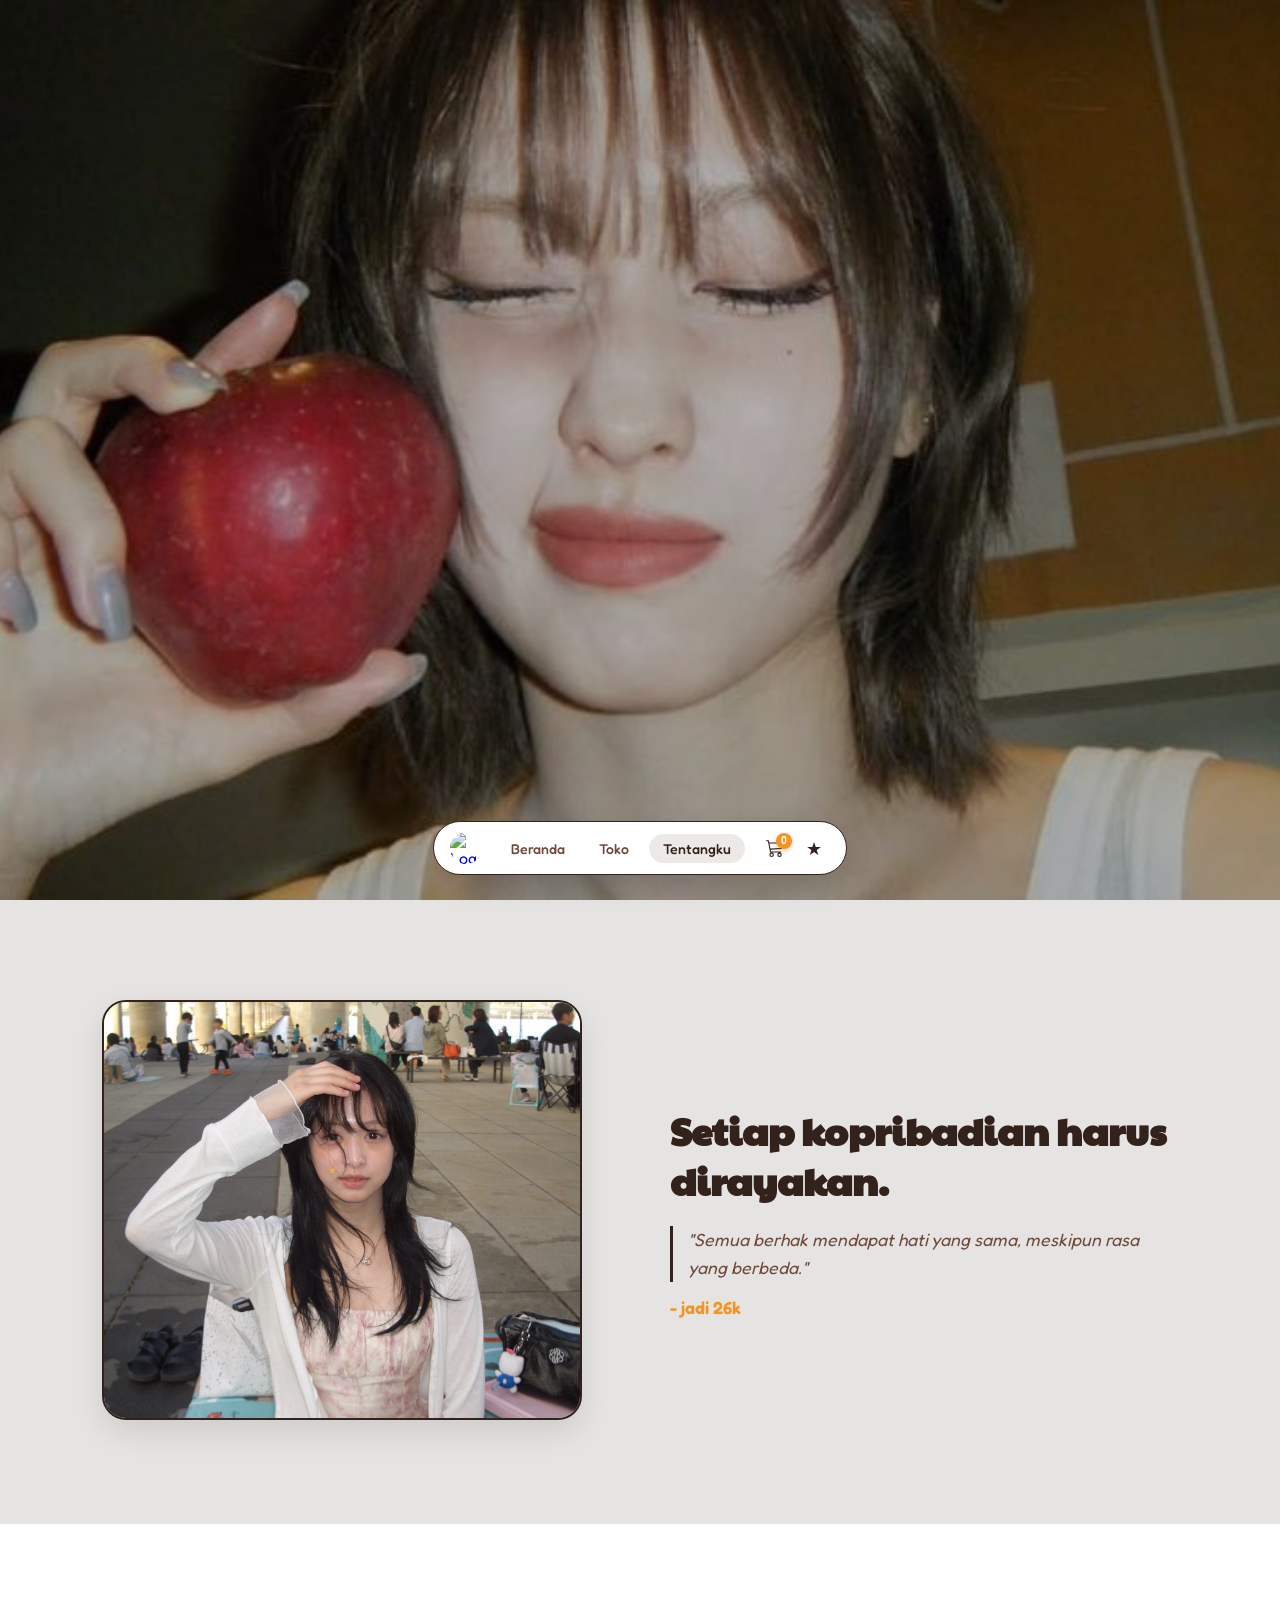
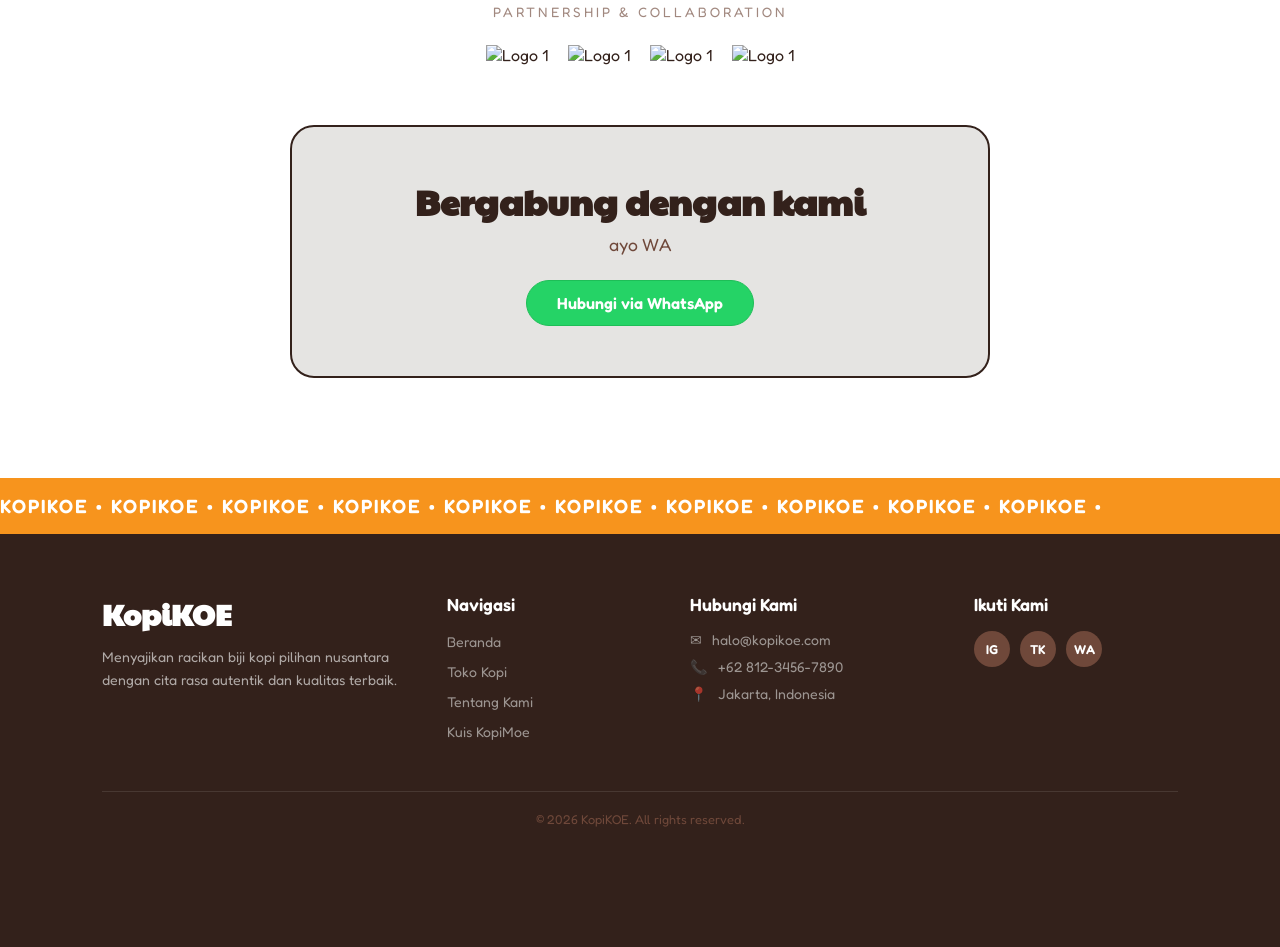
==== commit a17f845a: "Revert "Merge branch 'main' of https://github.com/kalls-max/KopiKoe" This reverts commit 9fa1c77d1b9" ====
--- a/about.html
+++ b/about.html
@@ -4,20 +4,22 @@
   <meta charset="UTF-8">
   <meta name="viewport" content="width=device-width, initial-scale=1.0">
   <title>Tentang Kami - KopiKOE</title>
-  <link rel="stylesheet" href="about.css">
+  <!-- Memanggil dua CSS secara terpisah -->
+  <link rel="stylesheet" href="assets/css/about.css">
+  <link rel="stylesheet" href="assets/css/style.css">
   <link href="https://fonts.googleapis.com/css2?family=Paytone+One&family=Fredoka:wght@400;500;600&display=swap" rel="stylesheet">
 </head>
 <body>
 
   <section class="about-hero-full">
     <div class="hero-overlay"></div>
-    <div class="hero-content">
+    <div class="hero-content"></div>
   </section>
 
   <section class="about-story-section">
     <div class="story-wrapper">
       <div class="story-img-box">
-        <img src="Photo/download (20).jpeg" alt="KopiKOE Story" class="story-image">
+        <img src="assets/images/hero/heroA3.jpeg" alt="KopiKOE Story" class="story-image">
       </div>
       <div class="story-text-box">
         <h2 class="story-heading">Setiap kopribadian harus dirayakan.</h2>
@@ -97,37 +99,27 @@
 
   <footer class="bottom-bar-wrapper">
     <nav class="bottom-bar-pill" id="bottomBar">
-
-      <!-- 1. LOGO BRAND -->
       <div class="bar-section bar-logo">
         <a href="index.html">
           <img src="Photo/logo.jpeg" alt="Logo Brand" class="navbar-logo-img">
         </a>
       </div>
-
-      <!-- 2. MENU NAVIGASI -->
       <div class="bar-section bar-menu">
         <a href="index.html">Beranda</a>
         <a href="index.html#kopinya">Toko</a>
         <a href="about.html" class="active">Tentangku</a>
       </div>
-
-      <!-- 3. IKON AKSI (KERANJANG + BINTANG) -->
       <div class="bar-section bar-icons">
-        <!-- Tombol Keranjang Belanja & Badge Count -->
         <button class="cart-btn" id="cartBtn" aria-label="Shopping Cart">
           <svg xmlns="http://www.w3.org/2000/svg" width="16" height="16" fill="currentColor" class="bi bi-cart3" viewBox="0 0 16 16">
             <path d="M0 1.5A.5.5 0 0 1 .5 1H2a.5.5 0 0 1 .485.379L2.89 3H14.5a.5.5 0 0 1 .49.598l-1 5a.5.5 0 0 1-.465.401l-9.397.472L4.415 11H13a.5.5 0 0 1 0 1H4a.5.5 0 0 1-.491-.408L2.01 3.607 1.61 2H.5a.5.5 0 0 1-.5-.5M3.102 4l.84 4.479 9.144-.459L13.89 4zM5 12a2 2 0 1 0 0 4 2 2 0 0 0 0-4m7 0a2 2 0 1 0 0 4 2 2 0 0 0 0-4m-7 1a1 1 0 1 1 0 2 1 1 0 0 1 0-2m7 0a1 1 0 1 1 0 2 1 1 0 0 1 0-2"/>
           </svg>
           <span class="cart-badge" id="cartBadge">0</span>
         </button>
-
-        <!-- Objek Bintang Interaktif -->
         <div class="star-object" title="Bintang Interaktif">
           <span class="star-icon">&#9733;</span>
         </div>
       </div>
-
     </nav>
   </footer>
 
--- a/assets/css/about.css
+++ b/assets/css/about.css
@@ -0,0 +1,192 @@
+:root {
+  --coffee-dark: #33211B;
+  --coffee-brown: #6F483A;
+  --platinum: #E5E4E2;
+  --red-accent: #E22323;
+  --orange-accent: #F7941D;
+  --sky-accent: #B8D3E8;
+  --olive-accent: #6B9800;
+  --white: #FFFFFF;
+}
+
+html, body {
+  margin: 0 !important;
+  padding: 0 !important;
+  width: 100% !important;
+  overflow-x: hidden; 
+  box-sizing: border-box;
+  font-family: 'Fredoka', sans-serif;
+}
+
+.about-hero-full {
+  margin: 0 !important;
+  padding: 0 !important;
+  width: 100vw !important;
+  height: 100vh !important;
+  background: url('../images/hero/heroA2.jpeg') center/cover no-repeat !important;
+  position: relative;
+  left: 50%;
+  right: 50%;
+  margin-left: -50vw !important;
+  margin-right: -50vw !important;
+}
+
+.hero-content {
+  position: relative;
+  z-index: 2;
+  color: var(--white);
+  padding: 0 20px;
+}
+
+.about-story-section {
+  padding: 100px 8%;
+  background-color: var(--platinum);
+}
+
+.story-wrapper {
+  display: flex;
+  align-items: center;
+  gap: 60px;
+  max-width: 1100px;
+  margin: 0 auto;
+}
+
+.story-img-box {
+  flex: 1;
+}
+
+.story-image {
+  width: 100%;
+  max-width: 480px;
+  height: 420px;
+  object-fit: cover;
+  border-radius: 24px;
+  border: 2px solid var(--coffee-dark);
+  box-shadow: 0 12px 30px rgba(0,0,0,0.1);
+}
+
+.story-text-box {
+  flex: 1;
+}
+
+.story-heading {
+  font-family: 'Paytone One', sans-serif;
+  font-size: 2.4rem;
+  color: var(--coffee-dark);
+  margin-bottom: 20px;
+  line-height: 1.3;
+}
+
+.story-quote {
+  font-style: italic;
+  font-size: 1.1rem;
+  color: var(--coffee-brown);
+  border-left: 3px solid var(--coffee-dark);
+  padding-left: 15px;
+  margin: 0 0 15px 0;
+  line-height: 1.6;
+}
+
+.story-price-tag {
+  font-weight: 600;
+  color: var(--orange-accent);
+  font-size: 1.1rem;
+}
+
+.business-partner-section {
+  padding: 80px 8% 100px;
+  background-color: var(--white);
+  text-align: center;
+}
+
+.partner-logos-wrapper {
+  margin-bottom: 60px;
+}
+
+.partner-title {
+  font-size: 0.85rem;
+  letter-spacing: 3px;
+  color: rgba(111, 72, 58, 0.65);
+  margin-bottom: 25px;
+}
+
+.partner-logos {
+  display: flex;
+  justify-content: center;
+  align-items: center;
+  gap: 40px;
+  flex-wrap: wrap;
+}
+
+.partner-logo-item {
+  font-weight: 600;
+  color: var(--coffee-brown);
+  padding: 12px 24px;
+  border: 1.5px dashed rgba(111, 72, 58, 0.25);
+  border-radius: 12px;
+  font-size: 0.9rem;
+}
+
+.business-cta-card {
+  background: var(--platinum);
+  border: 2px solid var(--coffee-dark);
+  border-radius: 24px;
+  padding: 50px 30px;
+  max-width: 700px;
+  margin: 0 auto;
+}
+
+.business-cta-card h2 {
+  font-family: 'Paytone One', sans-serif;
+  font-size: 2.2rem;
+  color: var(--coffee-dark);
+  margin-bottom: 8px;
+}
+
+.business-cta-card p {
+  color: var(--coffee-brown);
+  margin-bottom: 25px;
+  font-size: 1.1rem;
+}
+
+.btn-wa-business {
+  display: inline-block;
+  background: #25d366;
+  color: var(--white);
+  padding: 12px 30px;
+  border-radius: 30px;
+  text-decoration: none;
+  font-weight: 600;
+  border: 1.5px solid #1ebe57;
+  transition: transform 0.2s ease, box-shadow 0.2s ease;
+}
+
+.btn-wa-business:hover {
+  transform: translateY(-3px);
+  box-shadow: 0 8px 20px rgba(37, 211, 102, 0.3);
+}
+
+@media (max-width: 768px) {
+  .hero-title-main {
+    font-size: 2.2rem;
+  }
+
+  .story-wrapper {
+    flex-direction: column;
+    gap: 35px;
+    text-align: center;
+  }
+
+  .story-quote {
+    border-left: none;
+    padding-left: 0;
+  }
+
+  .story-image {
+    height: 300px;
+  }
+
+  .business-cta-card {
+    padding: 35px 20px;
+  }
+}
--- a/assets/css/style.css
+++ b/assets/css/style.css
@@ -0,0 +1,1181 @@
+:root {
+  --coffee-dark: #33211B;
+  --coffee-brown: #6F483A;
+  --platinum: #E5E4E2;
+  --red-accent: #E22323;
+  --orange-accent: #F7941D;
+  --sky-accent: #B8D3E8;
+  --olive-accent: #6B9800;
+  --white: #FFFFFF;
+}
+
+* {
+  margin: 0;
+  padding: 0;
+  box-sizing: border-box;
+}
+
+body {
+  font-family: 'Fredoka', sans-serif;
+  background-color: var(--platinum);
+  color: var(--coffee-dark);
+  overflow-x: hidden;
+}
+
+.img-placeholder {
+  background-color: var(--platinum);
+  border: 2px dashed rgba(111, 72, 58, 0.45);
+  display: flex;
+  justify-content: center;
+  align-items: center;
+  color: var(--coffee-brown);
+  font-size: 0.9rem;
+  border-radius: 12px;
+}
+
+/* ============================================================
+    PART 1: HERO SLIDER FULLSCREEN IMAGE
+   ============================================================ */
+.hero-slider {
+  position: relative;
+  width: 100vw;
+  height: 100vh;
+  max-width: 100%;
+  overflow: hidden;
+}
+
+.slides-container {
+  width: 100%;
+  height: 100%;
+  position: relative;
+}
+
+.slide {
+  position: absolute;
+  top: 0;
+  left: 0;
+  width: 100vw;
+  height: 100vh;
+  opacity: 0;
+  transition: opacity 0.8s ease;
+  background-size: cover;
+  background-position: center;
+  background-repeat: no-repeat;
+}
+
+.slide-1 { background-image: url('../../Photo/download%20(20).jpeg'); }
+.slide-2 { background-image: url('../../tekstur-bg-2.jpg'); }
+.slide-3 { background-image: url('../../tekstur-bg-3.jpg'); }
+
+.slide.active { 
+  opacity: 1; 
+  z-index: 1; 
+}
+
+.hero-image-link {
+  display: block;
+  width: 100%;
+  height: 100%;
+  cursor: pointer;
+}
+
+.hero-product-img {
+  width: 100%;
+  height: 100%;
+  object-fit: cover; 
+  object-position: center;
+  transition: transform 0.5s ease, filter 0.5s ease;
+}
+
+.hero-image-link:hover .hero-product-img {
+  transform: scale(1.03);
+  filter: drop-shadow(0 10px 20px rgba(0,0,0,0.3));
+}
+
+.cta-button {
+  padding: 14px 32px;
+  font-size: 1.1rem;
+  font-weight: 600;
+  border-radius: 30px;
+  border: none;
+  background-color: var(--white);
+  color: var(--coffee-dark);
+  text-decoration: none;
+  cursor: pointer;
+  display: inline-flex;
+  align-items: center;
+  gap: 8px;
+  box-shadow: 0 5px 15px rgba(0,0,0,0.3);
+  transition: transform 0.2s ease;
+}
+
+.cta-button:hover { transform: translateY(-3px); }
+
+.slider-arrow {
+  position: absolute;
+  top: 50%;
+  transform: translateY(-50%);
+  background: rgba(255, 255, 255, 0.2);
+  backdrop-filter: blur(4px);
+  color: var(--white);
+  border: 1px solid rgba(255, 255, 255, 0.4);
+  width: 50px;
+  height: 50px;
+  border-radius: 50%;
+  font-size: 1.8rem;
+  cursor: pointer;
+  z-index: 10;
+  display: flex;
+  align-items: center;
+  justify-content: center;
+}
+
+.slider-arrow.prev { left: 25px; }
+.slider-arrow.next { right: 25px; }
+
+/* ============================================================
+    PART 2: KOPI NYA (BEST SELLER)
+   ============================================================ */
+.section-kopinya {
+  position: relative;
+  padding: 80px 5%;
+  background-color: var(--platinum);
+  border-radius: 30px;
+  margin: 50px auto;
+  max-width: 1350px;
+  width: 92%;
+  border: 1px solid rgba(111, 72, 58, 0.25);
+}
+
+.badge-bestseller-img-wrapper {
+  position: absolute;
+  top: -35px;
+  left: -20px;
+  z-index: 5;
+}
+
+.badge-bestseller-img {
+  width: 120px;
+  height: 120px;
+  object-fit: contain;
+  filter: drop-shadow(0 5px 10px rgba(0,0,0,0.15));
+}
+
+.section-title {
+  font-family: 'Paytone One', sans-serif;
+  font-size: 4.5rem;
+  text-align: center;
+  margin-bottom: 40px;
+}
+
+.kopinya-container {
+  display: flex;
+  align-items: center;
+  justify-content: space-between;
+  gap: 50px;
+}
+
+.kopinya-left { flex: 1; }
+.kopinya-desc { font-size: 1.4rem; line-height: 1.5; margin-bottom: 25px; }
+
+.syarat-btn {
+  padding: 12px 28px;
+  font-size: 1rem;
+  font-weight: 600;
+  border-radius: 25px;
+  border: 2px solid var(--coffee-dark);
+  background: var(--white);
+  cursor: pointer;
+  transition: all 0.2s ease;
+}
+
+.syarat-btn:hover { background: var(--coffee-dark); color: var(--white); }
+
+.kopinya-right { flex: 2; }
+
+.cards-wrapper {
+  display: flex;
+  gap: 30px;
+  justify-content: flex-end;
+}
+
+.product-link {
+  text-decoration: none;
+  color: inherit;
+  display: block;
+}
+
+.kopi-card {
+  background: var(--white);
+  padding: 20px;
+  border-radius: 20px;
+  border: 2px solid rgba(111, 72, 58, 0.2);
+  text-align: center;
+  width: 280px;
+  transition: transform 0.3s ease, box-shadow 0.3s ease;
+}
+
+.kopi-card:hover {
+  transform: translateY(-8px);
+  box-shadow: 0 12px 25px rgba(0,0,0,0.12);
+}
+
+.card-img-real {
+  width: 100%;
+  height: 220px;
+  object-fit: cover;
+  border-radius: 12px;
+  margin-bottom: 15px;
+}
+
+.kopi-card h3 {
+  font-size: 1.3rem;
+  font-weight: 600;
+}
+
+/* ============================================================
+    PART 3: KOPI MOE (QUIZ)
+   ============================================================ */
+.section-kopimoe {
+  padding: 80px 8%;
+  text-align: center;
+  background: var(--white);
+  margin: 40px 0;
+}
+
+.quiz-intro {
+  font-size: 1.1rem;
+  color: var(--coffee-brown);
+  margin-bottom: 40px;
+}
+
+.quiz-wrapper {
+  max-width: 600px;
+  margin: 0 auto;
+  position: relative;
+  min-height: 380px;
+}
+
+.quiz-card-stack {
+  position: relative;
+  width: 100%;
+  height: 100%;
+}
+
+.quiz-card {
+  position: absolute;
+  top: 0;
+  left: 0;
+  width: 100%;
+  background: var(--platinum);
+  border: 2px solid var(--coffee-dark);
+  border-radius: 20px;
+  padding: 35px 25px;
+  box-shadow: 0 10px 25px rgba(0,0,0,0.08);
+  box-sizing: border-box;
+  opacity: 0;
+  pointer-events: none;
+  transform: scale(0.9) translateY(30px);
+  transition: transform 0.4s cubic-bezier(0.25, 1, 0.5, 1), opacity 0.4s ease;
+}
+
+.step-badge {
+  display: inline-block;
+  background: var(--olive-accent);
+  color: var(--white);
+  font-size: 0.85rem;
+  font-weight: 600;
+  padding: 4px 14px;
+  border-radius: 15px;
+  margin-bottom: 15px;
+}
+
+.quiz-question {
+  font-size: 1.2rem;
+  color: var(--coffee-dark);
+  margin-bottom: 25px;
+  line-height: 1.4;
+}
+
+.quiz-options {
+  display: flex;
+  flex-direction: column;
+  gap: 12px;
+}
+
+.quiz-opt-btn {
+  padding: 14px 20px;
+  font-size: 0.95rem;
+  border-radius: 25px;
+  border: 1.5px solid var(--coffee-dark);
+  background: var(--white);
+  color: var(--coffee-dark);
+  cursor: pointer;
+  transition: all 0.25s ease;
+  font-family: 'Fredoka', sans-serif;
+  text-align: center;
+}
+
+.quiz-opt-btn:hover {
+  background: var(--coffee-dark);
+  color: var(--white);
+  transform: translateY(-2px);
+  box-shadow: 0 4px 12px rgba(0,0,0,0.15);
+}
+
+.quiz-card.active {
+  opacity: 1;
+  pointer-events: auto;
+  transform: scale(1) translateY(0);
+  z-index: 5;
+}
+
+.quiz-card.shuffle-out {
+  opacity: 0;
+  pointer-events: none;
+  transform: translateX(-120%) rotate(-6deg);
+  transition: transform 0.4s ease-in, opacity 0.3s ease-in;
+}
+
+/* ============================================================
+    PART 4: SECTION ENSIKOPIDIA
+   ============================================================ */
+.section-ensi {
+  display: flex;
+  padding: 80px 8%;
+  gap: 40px;
+  align-items: center;
+  margin-bottom: 50px;
+  justify-content: center;
+}
+
+.ensi-left, 
+.ensi-right {
+  flex: 1;
+  width: 50%;
+}
+
+.interactive-area {
+  position: relative;
+  border: 2px dashed rgba(111, 72, 58, 0.55);
+  border-radius: 24px;
+  height: 380px;
+  padding: 25px;
+  overflow: visible !important;
+  background-color: var(--platinum);
+  box-sizing: border-box;
+}
+
+.beans-group-random {
+  width: 100%;
+  height: 85%;
+  position: relative;
+  display: block; 
+}
+
+.bean-img {
+  position: absolute; 
+  width: 46px;
+  height: 46px;
+  object-fit: contain;
+  cursor: pointer;
+  user-select: none;
+  transition: transform 0.4s cubic-bezier(0.175, 0.885, 0.32, 1.275), filter 0.2s ease;
+  filter: drop-shadow(0 4px 6px rgba(0,0,0,0.15));
+  z-index: 2;
+}
+
+.bean-img:hover,
+.bean-img:active {
+  transform: scale(1.4) rotate(360deg) !important;
+  filter: drop-shadow(0 8px 15px rgba(0,0,0,0.3));
+  z-index: 20 !important;
+}
+
+.bean-img.active-bean {
+  outline: 3px solid var(--sky-accent);
+  outline-offset: 2px;
+  border-radius: 50%;
+}
+
+.beans-group-random img:nth-child(1)  { top: 5%;  left: 10%; transform: rotate(-18deg); }
+.beans-group-random img:nth-child(2)  { top: 25%; left: 35%; transform: rotate(25deg); }
+.beans-group-random img:nth-child(3)  { top: 15%; left: 70%; transform: rotate(-40deg); }
+.beans-group-random img:nth-child(4)  { top: 50%; left: 15%; transform: rotate(12deg); }
+.beans-group-random img:nth-child(5)  { top: 45%; left: 50%; transform: rotate(-30deg); }
+.beans-group-random img:nth-child(6)  { top: 60%; left: 80%; transform: rotate(42deg); }
+.beans-group-random img:nth-child(7)  { top: 80%; left: 30%; transform: rotate(-22deg); }
+.beans-group-random img:nth-child(8)  { top: 75%; left: 65%; transform: rotate(35deg); }
+.beans-group-random img:nth-child(9)  { top: 35%; left: 85%; transform: rotate(-15deg); }
+.beans-group-random img:nth-child(10) { top: 85%; left: 85%; transform: rotate(50deg); }
+
+.ensi-title {
+  font-family: 'Paytone One', sans-serif;
+  font-size: 2.8rem;
+  margin-bottom: 20px;
+  color: var(--coffee-dark);
+}
+
+.ensi-card {
+  background: var(--white);
+  border: 2px solid var(--coffee-dark);
+  border-radius: 20px;
+  padding: 25px;
+  min-height: 220px;
+  box-shadow: 0 8px 20px rgba(0,0,0,0.05);
+}
+
+.ensi-card-header {
+  display: flex;
+  justify-content: space-between;
+  gap: 20px;
+  margin-bottom: 15px;
+}
+
+.ensi-card-text h3 {
+  font-size: 1.4rem;
+  margin-bottom: 8px;
+  color: var(--coffee-dark);
+}
+
+.ensi-card-text p {
+  font-size: 0.9rem;
+  color: var(--coffee-brown);
+  line-height: 1.5;
+}
+
+.ensi-img {
+  width: 90px;
+  height: 90px;
+  object-fit: cover;
+  border-radius: 12px;
+  flex-shrink: 0;
+}
+
+.stat-line {
+  font-size: 0.85rem;
+  color: var(--coffee-brown);
+  margin-top: 5px;
+}
+
+/* ============================================================
+    PART 5: FLOATING PILL BOTTOM BAR
+   ============================================================ */
+.bottom-bar-wrapper {
+  position: fixed;
+  bottom: 25px;
+  left: 50%;
+  transform: translateX(-50%);
+  width: auto;
+  max-width: 95vw;
+  z-index: 1000;
+  transition: transform 0.4s ease-in-out, opacity 0.4s ease-in-out;
+}
+
+.bottom-bar-wrapper.hide {
+  transform: translate(-50%, 150px);
+  opacity: 0;
+  pointer-events: none;
+}
+
+.bottom-bar-pill {
+  background: var(--white);
+  height: 54px;
+  border-radius: 40px;
+  display: inline-flex;
+  align-items: center;
+  justify-content: center;
+  padding: 0 16px;
+  gap: 15px;
+  border: 1.5px solid var(--coffee-dark);
+  box-shadow: 0 10px 25px rgba(0,0,0,0.15);
+  box-sizing: border-box;
+}
+
+.bar-section { 
+  display: flex; 
+  align-items: center; 
+}
+
+.navbar-logo-img {
+  height: 32px;
+  width: 32px;
+  border-radius: 50%;
+  object-fit: cover;
+  display: block;
+}
+
+.bar-menu { 
+  gap: 6px; 
+}
+
+.bar-menu a {
+  text-decoration: none;
+  color: var(--coffee-brown);
+  padding: 6px 14px;
+  border-radius: 20px;
+  font-size: 0.88rem;
+  font-weight: 500;
+  transition: all 0.2s ease;
+}
+
+.bar-menu a.active, 
+.bar-menu a:hover { 
+  background: rgba(111, 72, 58, 0.12); 
+  color: var(--coffee-dark); 
+}
+
+.bar-icons { 
+  gap: 8px; 
+  display: flex;
+  align-items: center;
+}
+
+.cart-btn {
+  position: relative;
+  background: none;
+  border: none;
+  padding: 6px;
+  cursor: pointer;
+  color: var(--coffee-dark);
+  display: flex;
+  align-items: center;
+  justify-content: center;
+  border-radius: 50%;
+  transition: background-color 0.2s ease;
+}
+
+.cart-btn:hover {
+  background-color: rgba(0, 0, 0, 0.05);
+}
+
+.cart-btn svg {
+  display: block;
+  width: 18px;
+  height: 18px;
+}
+
+.cart-badge {
+  position: absolute;
+  top: 0px;
+  right: -2px;
+  background-color: var(--orange-accent);
+  color: var(--white);
+  font-size: 0.65rem;
+  font-weight: 700;
+  min-width: 16px;
+  height: 16px;
+  border-radius: 50%;
+  display: flex;
+  align-items: center;
+  justify-content: center;
+  padding: 2px;
+  box-shadow: 0 2px 5px rgba(0,0,0,0.2);
+  line-height: 1;
+}
+
+.star-object {
+  display: flex;
+  align-items: center;
+  justify-content: center;
+  width: 32px;
+  height: 32px;
+  border-radius: 50%;
+  cursor: pointer;
+  background-color: transparent;
+  transition: background-color 0.3s ease;
+}
+
+.star-icon {
+  display: inline-block;
+  font-size: 1.1rem;
+  color: var(--coffee-dark);
+  transition: transform 0.6s cubic-bezier(0.34, 1.56, 0.64, 1), color 0.3s ease;
+  transform-origin: center;
+}
+
+.star-object:hover {
+  background-color: rgba(247, 148, 29, 0.15);
+}
+
+.star-object:hover .star-icon {
+  transform: rotate(360deg) scale(1.25);
+  color: var(--orange-accent);
+  filter: drop-shadow(0 0 5px rgba(247, 148, 29, 0.6));
+}
+
+/* ============================================================
+    PART 6: MARQUEE / RUNNING TEXT
+   ============================================================ */
+.marquee-footer {
+  background-color: var(--orange-accent);
+  color: var(--white);
+  padding: 16px 0;
+  overflow: hidden;
+  white-space: nowrap;
+  width: 100%;
+  margin: 0;
+}
+
+.marquee-wrapper {
+  display: flex;
+  width: 100%;
+  overflow: hidden;
+  user-select: none;
+}
+
+.marquee-content {
+  display: flex;
+  flex-shrink: 0;
+  font-size: 1.2rem;
+  font-weight: 600;
+  letter-spacing: 2px;
+  min-width: 100%;
+  animation: marqueeRight 12s linear infinite;
+}
+
+@keyframes marqueeRight {
+  from { transform: translateX(-100%); }
+  to   { transform: translateX(0%); }
+}
+
+/* ============================================================
+    PART 7: FOOTER UTAMA
+   ============================================================ */
+.site-footer {
+  background-color: var(--coffee-dark);
+  color: var(--platinum);
+  padding: 60px 8% 120px 8%;
+  margin-top: 0;
+  font-family: 'Fredoka', sans-serif;
+  text-align: left;
+}
+
+.footer-container {
+  display: grid;
+  grid-template-columns: 1.5fr 1fr 1.2fr 1fr;
+  gap: 40px;
+  max-width: 1200px;
+  margin: 0 auto;
+}
+
+.footer-col {
+  display: flex;
+  flex-direction: column;
+  align-items: flex-start;
+}
+
+.footer-title {
+  font-family: 'Paytone One', sans-serif;
+  font-size: 1.8rem;
+  color: var(--white);
+  margin-bottom: 12px;
+}
+
+.footer-desc {
+  font-size: 0.88rem;
+  color: rgba(229, 228, 226, 0.7);
+  line-height: 1.6;
+}
+
+.footer-heading {
+  font-size: 1.1rem;
+  font-weight: 600;
+  color: var(--white);
+  margin-bottom: 16px;
+}
+
+.footer-col ul {
+  list-style: none;
+  padding: 0;
+  margin: 0;
+}
+
+.footer-col ul li {
+  margin-bottom: 10px;
+}
+
+.footer-col ul li a {
+  color: rgba(229, 228, 226, 0.6);
+  text-decoration: none;
+  font-size: 0.88rem;
+  transition: color 0.2s ease;
+}
+
+.footer-col ul li a:hover {
+  color: var(--orange-accent);
+}
+
+.contact-list li {
+  display: flex;
+  align-items: center;
+  gap: 10px;
+  font-size: 0.88rem;
+  color: rgba(229, 228, 226, 0.6);
+}
+
+.social-icons {
+  display: flex;
+  gap: 10px;
+}
+
+.social-btn {
+  display: flex;
+  align-items: center;
+  justify-content: center;
+  width: 36px;
+  height: 36px;
+  background-color: var(--coffee-brown);
+  color: var(--white);
+  border-radius: 50%;
+  text-decoration: none;
+  font-size: 0.8rem;
+  font-weight: 600;
+  transition: background-color 0.3s ease, transform 0.2s ease;
+}
+
+.social-btn:hover {
+  background-color: var(--orange-accent);
+  color: var(--coffee-dark);
+  transform: translateY(-3px);
+}
+
+.footer-bottom {
+  border-top: 1px solid rgba(255,255,255,0.1);
+  margin-top: 40px;
+  padding-top: 20px;
+  text-align: center;
+  font-size: 0.8rem;
+  color: var(--coffee-brown);
+}
+
+/* ============================================================
+    PART 8: SIDE CART DRAWER (FIXED)
+   ============================================================ */
+.cart-overlay {
+  position: fixed;
+  top: 0;
+  left: 0;
+  width: 100vw;
+  height: 100vh;
+  background: rgba(0, 0, 0, 0.5);
+  z-index: 99998;
+  display: none;
+}
+
+.cart-overlay.show {
+  display: block;
+}
+
+.side-cart-drawer {
+  position: fixed;
+  top: 0;
+  right: -420px;
+  width: 100%;
+  max-width: 380px;
+  height: 100vh;
+  background: #ffffff;
+  z-index: 99999;
+  box-shadow: -5px 0 25px rgba(0, 0, 0, 0.15);
+  transition: right 0.3s ease-in-out;
+  display: flex;
+  flex-direction: column;
+  box-sizing: border-box;
+}
+
+.side-cart-drawer.open {
+  right: 0;
+}
+
+.cart-drawer-header {
+  padding: 20px;
+  border-bottom: 1px solid #eee;
+  display: flex;
+  justify-content: space-between;
+  align-items: center;
+}
+
+.cart-drawer-header h3 {
+  margin: 0;
+  font-family: 'Paytone One', sans-serif;
+  color: #33211B;
+  font-size: 1.2rem;
+}
+
+.close-drawer-btn {
+  background: none;
+  border: none;
+  font-size: 1.8rem;
+  cursor: pointer;
+  color: #888;
+  line-height: 1;
+}
+
+.cart-drawer-body {
+  padding: 20px;
+  flex: 1;
+  overflow-y: auto;
+}
+
+.drawer-item {
+  display: flex;
+  justify-content: space-between;
+  align-items: center;
+  padding: 12px 0;
+  border-bottom: 1px solid #f0f0f0;
+}
+
+.drawer-item-name {
+  font-weight: 600;
+  margin: 0 0 4px 0;
+  color: #33211B;
+}
+
+.drawer-item-meta {
+  font-size: 0.85rem;
+  color: #777;
+  margin: 0 0 4px 0;
+}
+
+.drawer-item-price {
+  font-weight: 600;
+  color: #F7941D;
+  margin: 0;
+}
+
+.drawer-item-remove {
+  background: none;
+  border: none;
+  color: #E22323;
+  cursor: pointer;
+  font-size: 0.85rem;
+  font-weight: 600;
+}
+
+.cart-drawer-footer {
+  padding: 20px;
+  border-top: 1px solid #eee;
+  background: #fafafa;
+}
+
+.cart-subtotal {
+  display: flex;
+  justify-content: space-between;
+  font-weight: 600;
+  font-size: 1.1rem;
+  margin-bottom: 8px;
+  color: #33211B;
+}
+
+.cart-tax-note {
+  font-size: 0.8rem;
+  color: #888;
+  margin-bottom: 15px;
+}
+
+.btn-checkout-drawer {
+  width: 100%;
+  background: #F7941D;
+  color: #ffffff;
+  border: none;
+  padding: 14px;
+  border-radius: 30px;
+  font-weight: 600;
+  cursor: pointer;
+  transition: background 0.2s;
+}
+
+.btn-checkout-drawer:hover {
+  background: #e08315;
+}
+
+/* ============================================================
+    PART 10: STYLING HALAMAN ABOUT (TENTANG KAMI)
+   ============================================================ */
+.about-hero-full {
+  margin: 0 !important;
+  padding: 0 !important;
+  width: 100vw !important;
+  height: 100vh !important;
+  background-size: cover !important;
+  background-position: center !important;
+  background-repeat: no-repeat !important;
+  position: relative;
+  left: 50%;
+  right: 50%;
+  margin-left: -50vw !important;
+  margin-right: -50vw !important;
+}
+
+.hero-overlay {
+  position: absolute;
+  top: 0;
+  left: 0;
+  width: 100%;
+  height: 100%;
+  background: rgba(0, 0, 0, 0.3);
+}
+
+.about-story-section {
+  padding: 100px 8%;
+  background-color: var(--platinum);
+}
+
+.story-wrapper {
+  display: flex;
+  align-items: center;
+  gap: 60px;
+  max-width: 1100px;
+  margin: 0 auto;
+}
+
+.story-img-box {
+  flex: 1;
+}
+
+.story-image {
+  width: 100%;
+  max-width: 480px;
+  height: 420px;
+  object-fit: cover;
+  border-radius: 24px;
+  border: 2px solid var(--coffee-dark);
+  box-shadow: 0 12px 30px rgba(0,0,0,0.1);
+}
+
+.story-text-box {
+  flex: 1;
+}
+
+.story-heading {
+  font-family: 'Paytone One', sans-serif;
+  font-size: 2.4rem;
+  color: var(--coffee-dark);
+  margin-bottom: 20px;
+  line-height: 1.3;
+}
+
+.story-quote {
+  font-style: italic;
+  font-size: 1.1rem;
+  color: var(--coffee-brown);
+  border-left: 3px solid var(--coffee-dark);
+  padding-left: 15px;
+  margin: 0 0 15px 0;
+  line-height: 1.6;
+}
+
+.story-price-tag {
+  font-weight: 600;
+  color: var(--orange-accent);
+  font-size: 1.1rem;
+}
+
+.business-partner-section {
+  padding: 80px 8% 100px;
+  background-color: var(--white);
+  text-align: center;
+}
+
+.partner-logos-wrapper {
+  margin-bottom: 60px;
+}
+
+.partner-title {
+  font-size: 0.85rem;
+  letter-spacing: 3px;
+  color: rgba(111, 72, 58, 0.65);
+  margin-bottom: 25px;
+}
+
+.partner-logos {
+  display: flex;
+  justify-content: center;
+  align-items: center;
+  gap: 20px;
+  flex-wrap: wrap;
+}
+
+.partner-logo-item {
+  font-weight: 600;
+  color: var(--coffee-brown);
+  padding: 12px 24px;
+  border: 1.5px dashed rgba(111, 72, 58, 0.25);
+  border-radius: 12px;
+  font-size: 0.9rem;
+  background: var(--platinum);
+}
+
+.business-cta-card {
+  background: var(--platinum);
+  border: 2px solid var(--coffee-dark);
+  border-radius: 24px;
+  padding: 50px 30px;
+  max-width: 700px;
+  margin: 0 auto;
+}
+
+.business-cta-card h2 {
+  font-family: 'Paytone One', sans-serif;
+  font-size: 2.2rem;
+  color: var(--coffee-dark);
+  margin-bottom: 8px;
+}
+
+.business-cta-card p {
+  color: var(--coffee-brown);
+  margin-bottom: 25px;
+  font-size: 1.1rem;
+}
+
+.btn-wa-business {
+  display: inline-block;
+  background: #25d366;
+  color: var(--white);
+  padding: 12px 30px;
+  border-radius: 30px;
+  text-decoration: none;
+  font-weight: 600;
+  border: 1.5px solid #1ebe57;
+  transition: transform 0.2s ease, box-shadow 0.2s ease;
+}
+
+.btn-wa-business:hover {
+  transform: translateY(-3px);
+  box-shadow: 0 8px 20px rgba(37, 211, 102, 0.3);
+}
+
+/* ============================================================
+    PART 11: RESPONSIF MOBILE (LAYAR <= 768px)
+   ============================================================ */
+@media (max-width: 768px) {
+  .kopinya-container {
+    flex-direction: column;
+    text-align: center;
+  }
+  
+  .cards-wrapper {
+    justify-content: center;
+    flex-wrap: wrap;
+  }
+
+  .kopi-card {
+    width: 100%;
+    max-width: 300px;
+  }
+
+  .section-ensi {
+    flex-direction: column !important;
+    padding: 30px 20px !important;
+    gap: 25px !important;
+  }
+
+  .ensi-left, 
+  .ensi-right {
+    width: 100% !important;
+  }
+
+  .ensi-title {
+    font-size: 2rem !important;
+    text-align: center;
+  }
+
+  .interactive-area {
+    height: 250px !important;
+    padding: 15px !important;
+  }
+
+  .bean-img {
+    width: 38px !important;
+    height: 38px !important;
+  }
+
+  .bottom-bar-wrapper {
+    position: fixed !important;
+    bottom: 15px !important;
+    left: 50% !important;
+    transform: translateX(-50%) !important;
+    width: 95% !important;
+    max-width: 360px !important;
+    z-index: 9999 !important;
+  }
+
+  .bottom-bar-pill {
+    display: flex !important;
+    justify-content: space-between !important;
+    align-items: center !important;
+    padding: 6px 10px !important;
+    width: 100% !important;
+    height: 48px !important;
+    box-sizing: border-box !important;
+  }
+
+  .bar-section.bar-menu,
+  .bar-menu {
+    display: flex !important;
+    gap: 4px !important;
+    align-items: center !important;
+  }
+
+  .bar-menu a {
+    display: inline-block !important;
+    padding: 4px 6px !important;
+    font-size: 0.7rem !important;
+    font-weight: 500 !important;
+    color: var(--coffee-dark) !important;
+    text-decoration: none !important;
+    white-space: nowrap !important;
+  }
+
+  .navbar-logo-img {
+    width: 28px !important;
+    height: 28px !important;
+    border-radius: 50% !important;
+  }
+
+  .bar-section.bar-icons,
+  .bar-icons {
+    display: flex !important;
+    align-items: center !important;
+    gap: 4px !important;
+  }
+
+  .site-footer {
+    padding: 40px 20px 130px 20px !important;
+    text-align: center !important;
+  }
+
+  .footer-container {
+    grid-template-columns: 1fr !important;
+    gap: 30px !important;
+    text-align: center !important;
+  }
+
+  .footer-col {
+    align-items: center !important;
+  }
+
+  .contact-list li,
+  .social-icons {
+    justify-content: center !important;
+  }
+
+  .story-wrapper {
+    flex-direction: column;
+    gap: 35px;
+    text-align: center;
+  }
+
+  .story-quote {
+    border-left: none;
+    padding-left: 0;
+  }
+
+  .story-image {
+    height: 300px;
+  }
+
+  .business-cta-card {
+    padding: 35px 20px;
+  }
+}
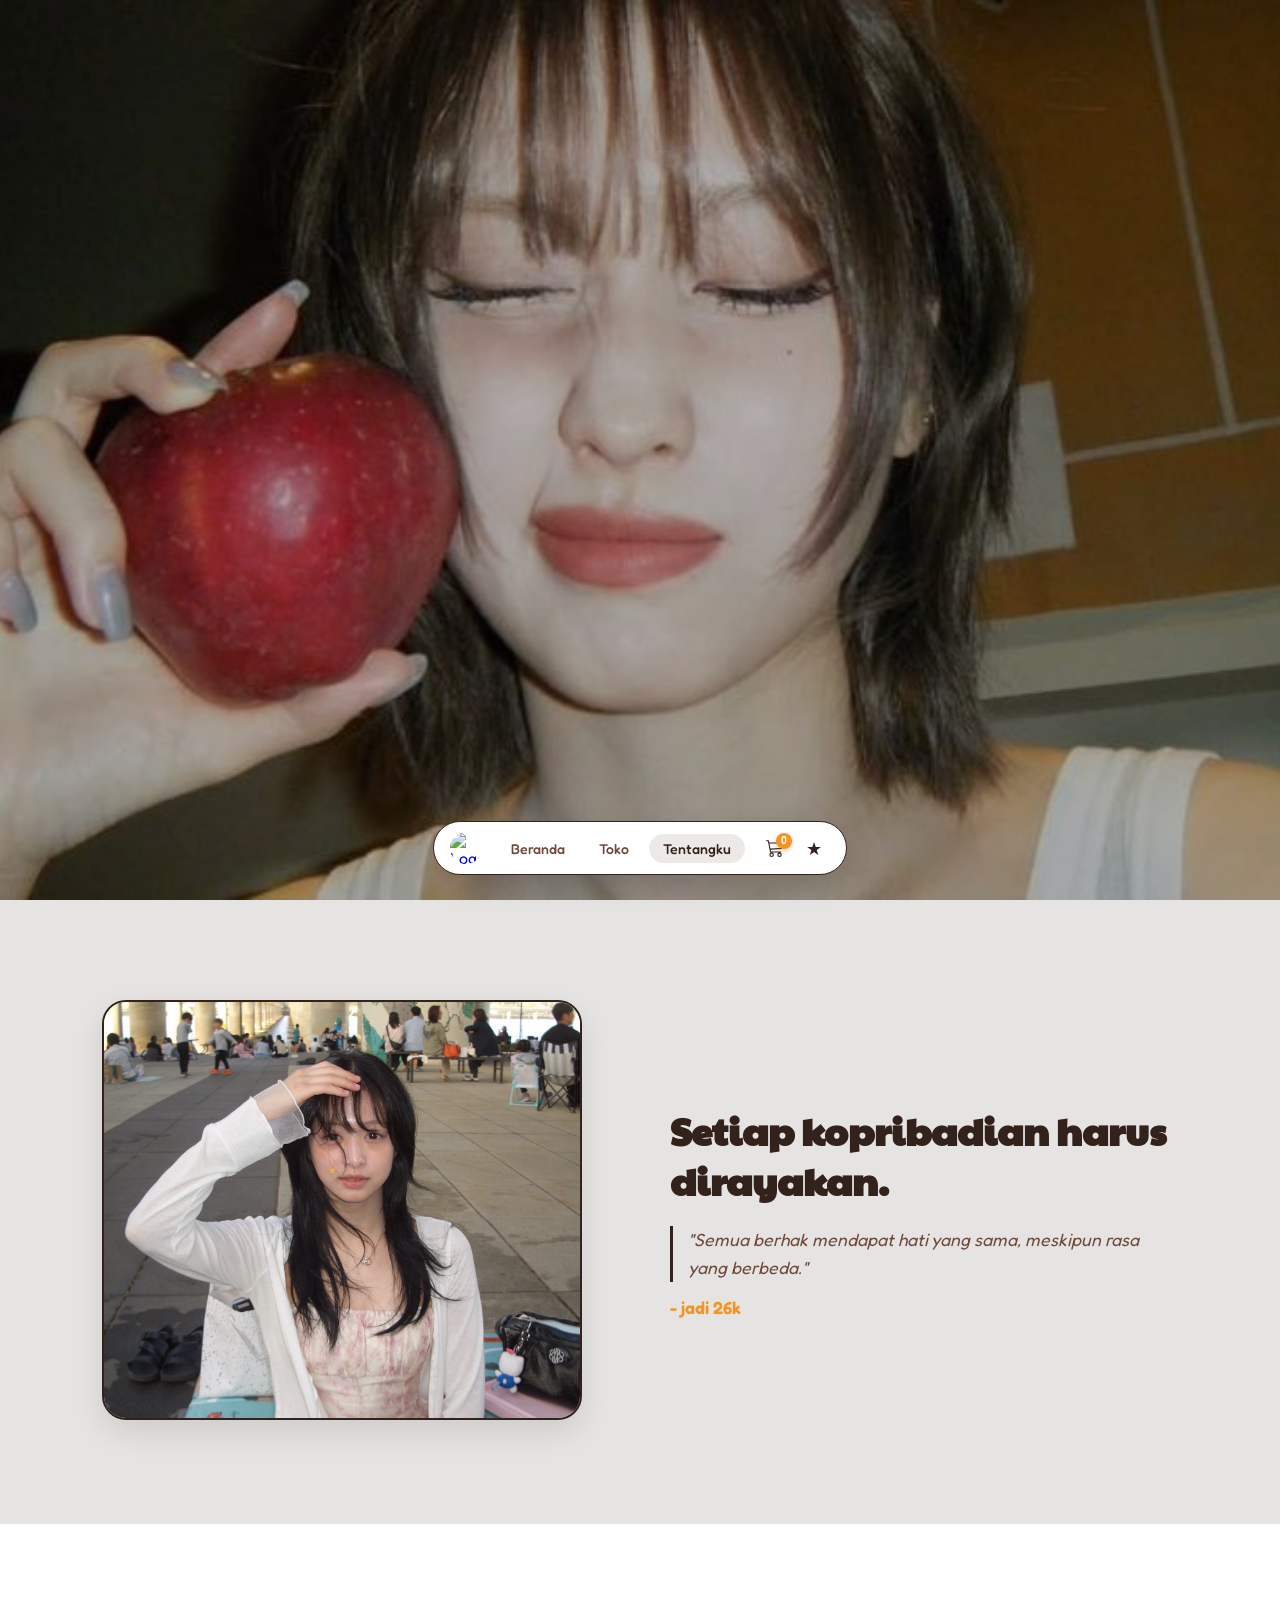
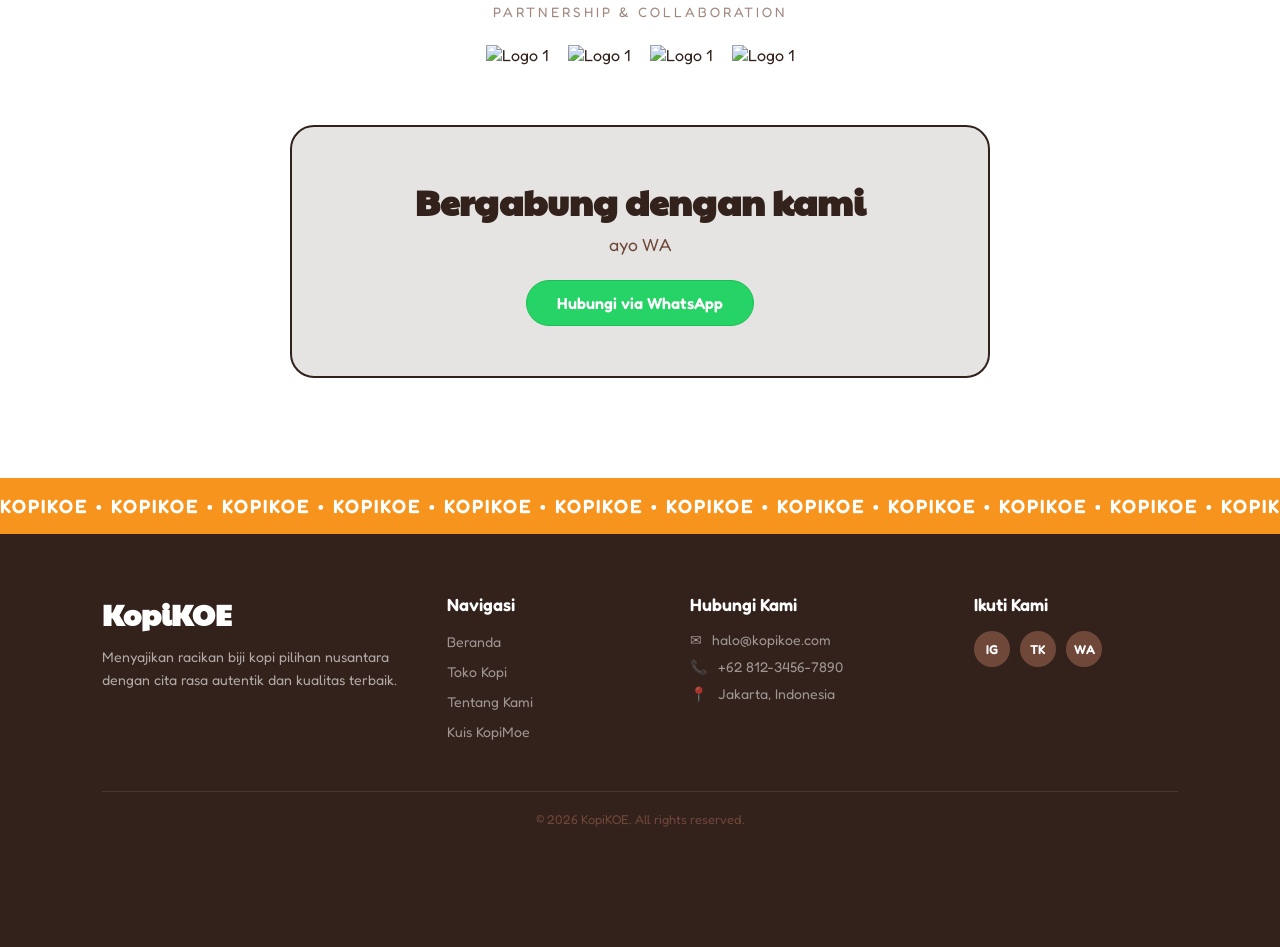
==== commit 5923b7b3: "rombak ui" ====
--- a/about.html
+++ b/about.html
@@ -5,11 +5,33 @@
   <meta name="viewport" content="width=device-width, initial-scale=1.0">
   <title>Tentang Kami - KopiKOE</title>
   <!-- Memanggil dua CSS secara terpisah -->
-  <link rel="stylesheet" href="assets/css/about.css">
-  <link rel="stylesheet" href="assets/css/style.css">
+  <link rel="stylesheet" href="assets/css/about.css?v=1787029332">
+  <link rel="stylesheet" href="assets/css/style.css?v=1787029332">
   <link href="https://fonts.googleapis.com/css2?family=Paytone+One&family=Fredoka:wght@400;500;600&display=swap" rel="stylesheet">
 </head>
 <body>
+
+  <!-- SIDE CART DRAWER -->
+  <div id="cart-overlay" class="cart-overlay"></div>
+  <div id="side-cart-drawer" class="side-cart-drawer">
+    <div class="cart-drawer-header">
+      <h3>Keranjang Kamu (<span id="drawer-cart-count">0</span>)</h3>
+      <button id="close-drawer-btn" class="close-drawer-btn">&times;</button>
+    </div>
+    <div class="cart-drawer-body" id="drawer-cart-items">
+      <p style="color:#777; text-align:center; margin-top:20px;">Keranjang masih kosong.</p>
+    </div>
+    <div class="cart-drawer-footer">
+      <div class="cart-subtotal">
+        <span>Subtotal</span>
+        <span id="drawer-subtotal">Rp 0</span>
+      </div>
+      <p class="cart-tax-note">Pajak dan ongkos kirim dihitung saat checkout.</p>
+      <button onclick="window.location.href='payment.html'" class="btn-checkout-drawer">
+        Proceed to Checkout
+      </button>
+    </div>
+  </div>
 
   <section class="about-hero-full">
     <div class="hero-overlay"></div>
@@ -52,10 +74,10 @@
   <div class="marquee-footer">
     <div class="marquee-wrapper">
       <div class="marquee-content">
-        <span>KOPIKOE &bull; KOPIKOE &bull; KOPIKOE &bull; KOPIKOE &bull; KOPIKOE &bull; KOPIKOE &bull; KOPIKOE &bull; KOPIKOE &bull; KOPIKOE &bull; KOPIKOE &bull;&nbsp;</span>
+        <span>KOPIKOE &bull; KOPIKOE &bull; KOPIKOE &bull; KOPIKOE &bull; KOPIKOE &bull; KOPIKOE &bull; KOPIKOE &bull; KOPIKOE &bull; KOPIKOE &bull; KOPIKOE &bull; KOPIKOE &bull; KOPIKOE &bull; KOPIKOE &bull; KOPIKOE &bull; KOPIKOE &bull; KOPIKOE &bull; KOPIKOE &bull; KOPIKOE &bull; KOPIKOE &bull; KOPIKOE &bull; KOPIKOE &bull; KOPIKOE &bull; KOPIKOE &bull; KOPIKOE &bull; KOPIKOE &bull; KOPIKOE &bull; KOPIKOE &bull; KOPIKOE &bull; KOPIKOE &bull; KOPIKOE &bull; </span>
       </div>
       <div class="marquee-content" aria-hidden="true">
-        <span>KOPIKOE &bull; KOPIKOE &bull; KOPIKOE &bull; KOPIKOE &bull; KOPIKOE &bull; KOPIKOE &bull; KOPIKOE &bull; KOPIKOE &bull; KOPIKOE &bull; KOPIKOE &bull;&nbsp;</span>
+        <span>KOPIKOE &bull; KOPIKOE &bull; KOPIKOE &bull; KOPIKOE &bull; KOPIKOE &bull; KOPIKOE &bull; KOPIKOE &bull; KOPIKOE &bull; KOPIKOE &bull; KOPIKOE &bull; KOPIKOE &bull; KOPIKOE &bull; KOPIKOE &bull; KOPIKOE &bull; KOPIKOE &bull; KOPIKOE &bull; KOPIKOE &bull; KOPIKOE &bull; KOPIKOE &bull; KOPIKOE &bull; KOPIKOE &bull; KOPIKOE &bull; KOPIKOE &bull; KOPIKOE &bull; KOPIKOE &bull; KOPIKOE &bull; KOPIKOE &bull; KOPIKOE &bull; KOPIKOE &bull; KOPIKOE &bull; </span>
       </div>
     </div>
   </div>
@@ -101,7 +123,7 @@
     <nav class="bottom-bar-pill" id="bottomBar">
       <div class="bar-section bar-logo">
         <a href="index.html">
-          <img src="Photo/logo.jpeg" alt="Logo Brand" class="navbar-logo-img">
+          <img src="assets/images/logo/logo.jpeg" alt="Logo Brand" class="navbar-logo-img">
         </a>
       </div>
       <div class="bar-section bar-menu">
@@ -123,7 +145,7 @@
     </nav>
   </footer>
 
-<script src="script.js"></script>
+<script src="assets/js/script.js?v=1787029332"></script>
 
 </body>
 </html>
--- a/assets/css/style.css
+++ b/assets/css/style.css
@@ -630,7 +630,7 @@
   font-size: 1.2rem;
   font-weight: 600;
   letter-spacing: 2px;
-  min-width: 100%;
+  white-space: nowrap;
   animation: marqueeRight 12s linear infinite;
 }
 
@@ -818,38 +818,110 @@
 }
 
 .drawer-item {
-  display: flex;
-  justify-content: space-between;
-  align-items: center;
-  padding: 12px 0;
-  border-bottom: 1px solid #f0f0f0;
+  display: grid;
+  grid-template-columns: 1fr auto;
+  grid-template-rows: auto auto auto;
+  column-gap: 10px;
+  row-gap: 4px;
+  padding: 14px 16px;
+  border: 1px solid #e8e2dc;
+  border-radius: 14px;
+  margin-bottom: 12px;
+  background: #fff;
 }
 
 .drawer-item-name {
-  font-weight: 600;
-  margin: 0 0 4px 0;
+  grid-column: 1;
+  grid-row: 1;
+  align-self: center;
+  font-weight: 600;
+  font-size: 0.95rem;
+  margin: 0;
   color: #33211B;
 }
 
-.drawer-item-meta {
+.drawer-item-variant {
+  grid-column: 1;
+  grid-row: 2;
+  font-size: 0.8rem;
+  color: #888;
+  margin: 0;
+}
+
+.drawer-item-qty {
+  grid-column: 2;
+  grid-row: 3;
+  align-self: end;
+  justify-self: end;
+  display: inline-flex;
+  align-items: center;
+  gap: 4px;
+  margin: 0;
+  border: 1px solid #ddd;
+  border-radius: 30px;
+  padding: 3px 6px;
+}
+
+.qty-btn {
+  width: 22px;
+  height: 22px;
+  border-radius: 50%;
+  border: none;
+  background: none;
+  color: var(--coffee-dark);
+  font-size: 0.9rem;
+  line-height: 1;
+  display: flex;
+  align-items: center;
+  justify-content: center;
+  cursor: pointer;
+  padding: 0;
+  transition: background-color 0.2s ease, color 0.2s ease;
+}
+
+.qty-btn:hover {
+  background-color: var(--coffee-brown);
+  color: var(--white);
+}
+
+.qty-value {
+  min-width: 18px;
+  text-align: center;
+  font-weight: 600;
   font-size: 0.85rem;
-  color: #777;
-  margin: 0 0 4px 0;
+  color: var(--coffee-dark);
 }
 
 .drawer-item-price {
-  font-weight: 600;
+  grid-column: 1;
+  grid-row: 3;
+  align-self: end;
+  font-weight: 600;
+  font-size: 0.9rem;
   color: #F7941D;
   margin: 0;
 }
 
 .drawer-item-remove {
+  grid-column: 2;
+  grid-row: 1;
+  align-self: start;
+  justify-self: end;
   background: none;
   border: none;
+  color: #9a9a9a;
+  cursor: pointer;
+  padding: 4px;
+  display: flex;
+  align-items: center;
+  justify-content: center;
+  border-radius: 6px;
+  transition: color 0.2s ease, background-color 0.2s ease;
+}
+
+.drawer-item-remove:hover {
   color: #E22323;
-  cursor: pointer;
-  font-size: 0.85rem;
-  font-weight: 600;
+  background: #fdeaea;
 }
 
 .cart-drawer-footer {
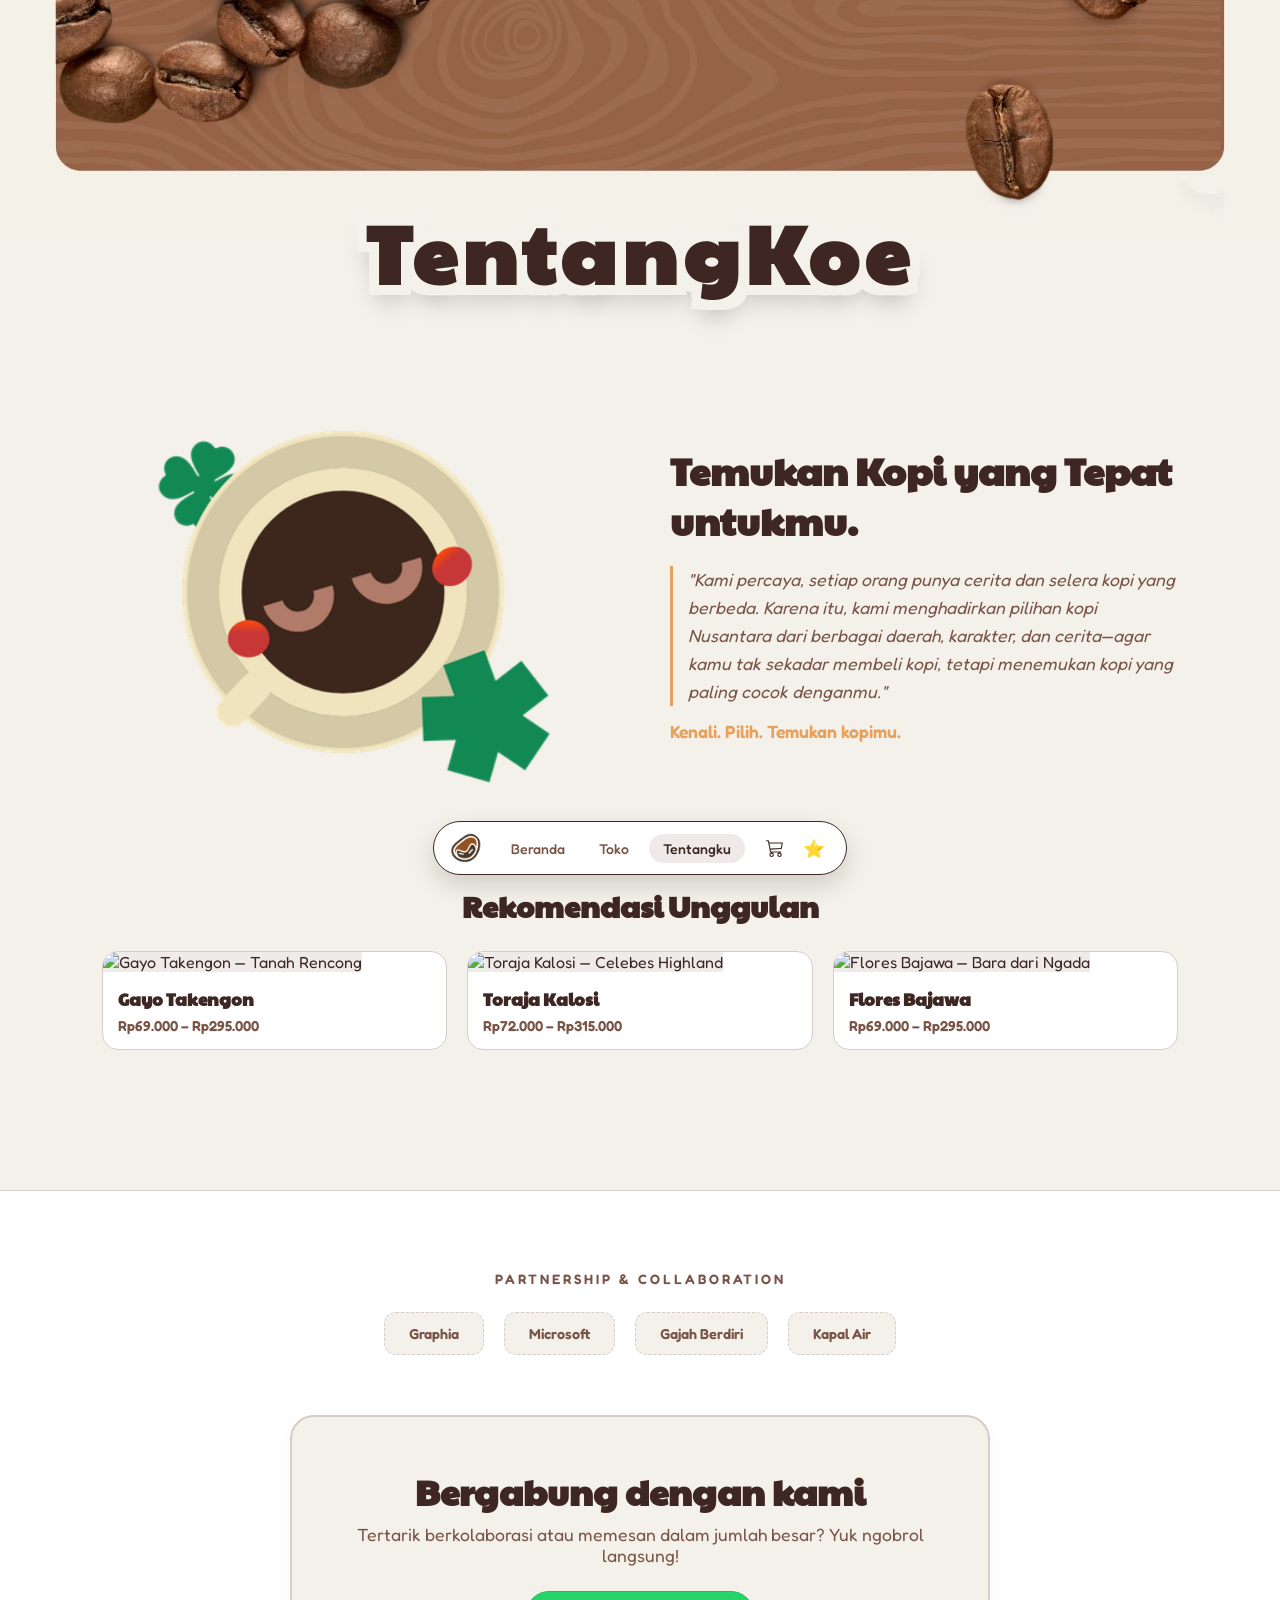
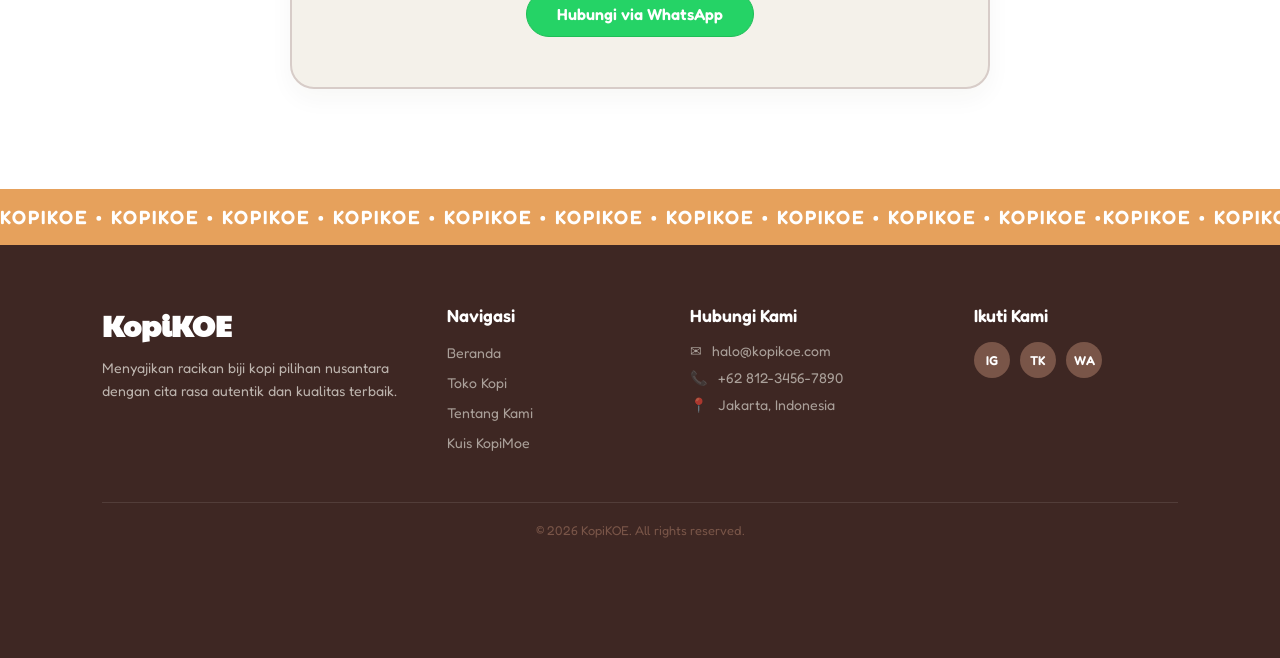
==== commit 515588c4: "update besar" ====
--- a/about.html
+++ b/about.html
@@ -4,9 +4,9 @@
   <meta charset="UTF-8">
   <meta name="viewport" content="width=device-width, initial-scale=1.0">
   <title>Tentang Kami - KopiKOE</title>
-  <!-- Memanggil dua CSS secara terpisah -->
-  <link rel="stylesheet" href="assets/css/about.css?v=1787029332">
-  <link rel="stylesheet" href="assets/css/style.css?v=1787029332">
+  <link rel="stylesheet" href="assets/css/about.css">
+  <link rel="stylesheet" href="assets/css/style.css">
+  <link rel="icon" type="image/jpeg" href="assets/images/logo/logo.png">
   <link href="https://fonts.googleapis.com/css2?family=Paytone+One&family=Fredoka:wght@400;500;600&display=swap" rel="stylesheet">
 </head>
 <body>
@@ -35,20 +35,30 @@
 
   <section class="about-hero-full">
     <div class="hero-overlay"></div>
-    <div class="hero-content"></div>
+    <div class="hero-content">
+      <h1>TentangKoe</h1>
+    </div>
   </section>
 
   <section class="about-story-section">
     <div class="story-wrapper">
       <div class="story-img-box">
-        <img src="assets/images/hero/heroA3.jpeg" alt="KopiKOE Story" class="story-image">
+        <img src="assets/images/hero/story.png" alt="KopiKOE Story" class="story-image">
       </div>
       <div class="story-text-box">
-        <h2 class="story-heading">Setiap kopribadian harus dirayakan.</h2>
+        <h2 class="story-heading">Temukan Kopi yang Tepat untukmu.</h2>
         <blockquote class="story-quote">
-          "Semua berhak mendapat hati yang sama, meskipun rasa yang berbeda."
+          "Kami percaya, setiap orang punya cerita dan selera kopi yang berbeda. Karena itu, kami menghadirkan pilihan kopi Nusantara dari berbagai daerah, karakter, dan cerita—agar kamu tak sekadar membeli kopi, tetapi menemukan kopi yang paling cocok denganmu."
         </blockquote>
-        <p class="story-price-tag">- jadi 26k</p>
+        <p class="story-price-tag">Kenali. Pilih. Temukan kopimu.</p>
+      </div>
+    </div>
+
+    <!-- CONTAINER PRODUK UNGGULAN DI ABOUT (Ditarik dari JSON) -->
+    <div class="about-products-container" style="max-width: 1100px; margin: 60px auto 0 auto; text-align: center;">
+      <h3 style="font-family: 'Paytone One', sans-serif; font-size: 1.8rem; color: var(--coffee-dark); margin-bottom: 25px;">Rekomendasi Unggulan</h3>
+      <div class="related-wrapper" id="aboutProductList" style="display: grid; grid-template-columns: repeat(3, 1fr); gap: 20px;">
+        <!-- Render otomatis via JS -->
       </div>
     </div>
   </section>
@@ -57,27 +67,28 @@
     <div class="partner-logos-wrapper">
       <p class="partner-title">PARTNERSHIP & COLLABORATION</p>
       <div class="partner-logos">
-        <img src="" alt="Logo 1">
-        <img src="" alt="Logo 1">
-        <img src="" alt="Logo 1">
-        <img src="" alt="Logo 1">
+        <div class="partner-logo-item">Graphia</div>
+        <div class="partner-logo-item">Microsoft</div>
+        <div class="partner-logo-item">Gajah Berdiri</div>
+        <div class="partner-logo-item">Kapal Air</div>
       </div>
     </div>
 
     <div class="business-cta-card">
       <h2>Bergabung dengan kami</h2>
-      <p>ayo WA</p>
-      <a href="https://wa.me/089513683836" target="_blank" class="btn-wa-business">Hubungi via WhatsApp</a>
+      <p>Tertarik berkolaborasi atau memesan dalam jumlah besar? Yuk ngobrol langsung!</p>
+      <a href="https://wa.me/6289513683836" target="_blank" class="btn-wa-business">Hubungi via WhatsApp</a>
     </div>
   </section>
 
+  <!-- MARQUEE -->
   <div class="marquee-footer">
     <div class="marquee-wrapper">
       <div class="marquee-content">
-        <span>KOPIKOE &bull; KOPIKOE &bull; KOPIKOE &bull; KOPIKOE &bull; KOPIKOE &bull; KOPIKOE &bull; KOPIKOE &bull; KOPIKOE &bull; KOPIKOE &bull; KOPIKOE &bull; KOPIKOE &bull; KOPIKOE &bull; KOPIKOE &bull; KOPIKOE &bull; KOPIKOE &bull; KOPIKOE &bull; KOPIKOE &bull; KOPIKOE &bull; KOPIKOE &bull; KOPIKOE &bull; KOPIKOE &bull; KOPIKOE &bull; KOPIKOE &bull; KOPIKOE &bull; KOPIKOE &bull; KOPIKOE &bull; KOPIKOE &bull; KOPIKOE &bull; KOPIKOE &bull; KOPIKOE &bull; </span>
+        <span>KOPIKOE &bull; KOPIKOE &bull; KOPIKOE &bull; KOPIKOE &bull; KOPIKOE &bull; KOPIKOE &bull; KOPIKOE &bull; KOPIKOE &bull; KOPIKOE &bull; KOPIKOE &bull; </span>
       </div>
       <div class="marquee-content" aria-hidden="true">
-        <span>KOPIKOE &bull; KOPIKOE &bull; KOPIKOE &bull; KOPIKOE &bull; KOPIKOE &bull; KOPIKOE &bull; KOPIKOE &bull; KOPIKOE &bull; KOPIKOE &bull; KOPIKOE &bull; KOPIKOE &bull; KOPIKOE &bull; KOPIKOE &bull; KOPIKOE &bull; KOPIKOE &bull; KOPIKOE &bull; KOPIKOE &bull; KOPIKOE &bull; KOPIKOE &bull; KOPIKOE &bull; KOPIKOE &bull; KOPIKOE &bull; KOPIKOE &bull; KOPIKOE &bull; KOPIKOE &bull; KOPIKOE &bull; KOPIKOE &bull; KOPIKOE &bull; KOPIKOE &bull; KOPIKOE &bull; </span>
+        <span>KOPIKOE &bull; KOPIKOE &bull; KOPIKOE &bull; KOPIKOE &bull; KOPIKOE &bull; KOPIKOE &bull; KOPIKOE &bull; KOPIKOE &bull; KOPIKOE &bull; KOPIKOE &bull; </span>
       </div>
     </div>
   </div>
@@ -92,7 +103,7 @@
         <h4 class="footer-heading">Navigasi</h4>
         <ul>
           <li><a href="index.html">Beranda</a></li>
-          <li><a href="index.html#kopinya">Toko Kopi</a></li>
+          <li><a href="shop.html">Toko Kopi</a></li>
           <li><a href="about.html">Tentang Kami</a></li>
           <li><a href="quis.html">Kuis KopiMoe</a></li>
         </ul>
@@ -119,16 +130,17 @@
     </div>
   </footer>
 
+  <!-- FLOATING NAVBAR -->
   <footer class="bottom-bar-wrapper">
     <nav class="bottom-bar-pill" id="bottomBar">
       <div class="bar-section bar-logo">
         <a href="index.html">
-          <img src="assets/images/logo/logo.jpeg" alt="Logo Brand" class="navbar-logo-img">
+          <img src="assets/images/logo/logo.png" alt="Logo Brand" class="navbar-logo-img">
         </a>
       </div>
       <div class="bar-section bar-menu">
         <a href="index.html">Beranda</a>
-        <a href="index.html#kopinya">Toko</a>
+        <a href="shop.html">Toko</a>
         <a href="about.html" class="active">Tentangku</a>
       </div>
       <div class="bar-section bar-icons">
@@ -138,14 +150,15 @@
           </svg>
           <span class="cart-badge" id="cartBadge">0</span>
         </button>
-        <div class="star-object" title="Bintang Interaktif">
-          <span class="star-icon">&#9733;</span>
-        </div>
+        <!-- Tombol bintang yang sudah diperbarui -->
+        <a href="fav.html" class="star-object" title="Daftar Favorit">
+          <span class="star-icon">⭐</span>
+        </a>
       </div>
     </nav>
   </footer>
 
-<script src="assets/js/script.js?v=1787029332"></script>
-
+  <script src="assets/js/script.js"></script>
+  <script src="assets/js/about_render.js"></script>
 </body>
 </html>
--- a/assets/css/about.css
+++ b/assets/css/about.css
@@ -1,11 +1,11 @@
 :root {
-  --coffee-dark: #33211B;
-  --coffee-brown: #6F483A;
-  --platinum: #E5E4E2;
-  --red-accent: #E22323;
-  --orange-accent: #F7941D;
-  --sky-accent: #B8D3E8;
-  --olive-accent: #6B9800;
+  --coffee-dark: #3E2723;
+  --coffee-brown: #795548;
+  --pastel-bg: #F4F1EA;       
+  --pastel-card: #FFFFFF;
+  --pastel-border: #D7CCC8;   
+  --orange-accent: #E6A15C;   
+  --red-accent: #D9534F;
   --white: #FFFFFF;
 }
 
@@ -16,14 +16,21 @@
   overflow-x: hidden; 
   box-sizing: border-box;
   font-family: 'Fredoka', sans-serif;
+  background-color: var(--pastel-bg);
+  color: var(--coffee-dark);
 }
 
 .about-hero-full {
   margin: 0 !important;
   padding: 0 !important;
   width: 100vw !important;
-  height: 100vh !important;
-  background: url('../images/hero/heroA2.jpeg') center/cover no-repeat !important;
+  height: 28vh !important; 
+  min-height: 220px;
+  /* GANTI PATH DI BAWAH INI DENGAN LOKASI GAMBAR BANNERMU */
+  background-image: url('../images/hero/belakang.jpeg') !important; 
+  background-size: cover !important;
+  background-position: center !important;
+  background-repeat: no-repeat !important;
   position: relative;
   left: 50%;
   right: 50%;
@@ -31,16 +38,46 @@
   margin-right: -50vw !important;
 }
 
+
+
 .hero-content {
-  position: relative;
-  z-index: 2;
-  color: var(--white);
+  position: absolute;
+  bottom: 0; 
+  left: 50%;
+  transform: translate(-50%, 50%); 
+  z-index: 10;
+  width: 100%;
   padding: 0 20px;
+  text-align: center;
+}
+
+.hero-content h1 {
+  font-family: 'Paytone One', sans-serif;
+  font-size: 5rem;
+  letter-spacing: 6px;
+  line-height: 1;
+  margin: 0 auto;
+  max-width: 1300px;
+  color: var(--coffee-dark); 
+  text-shadow: 
+    10px 10px 0 var(--pastel-bg), 
+    -10px -10px 0 var(--pastel-bg), 
+    10px -10px 0 var(--pastel-bg), 
+    -10px 10px 0 var(--pastel-bg),
+    0px 10px 0 var(--pastel-bg),
+    0px -10px 0 var(--pastel-bg),
+    10px 0px 0 var(--pastel-bg),
+    -10px 0px 0 var(--pastel-bg),
+    5px 5px 0 var(--pastel-bg), 
+    -5px -5px 0 var(--pastel-bg), 
+    5px 5px 0 var(--pastel-bg), 
+    -5px 5px 0 var(--pastel-bg),
+    0 15px 25px rgba(0,0,0,0.25);
 }
 
 .about-story-section {
-  padding: 100px 8%;
-  background-color: var(--platinum);
+  padding: 130px 8% 140px 8%;
+  background-color: var(--pastel-bg);
 }
 
 .story-wrapper {
@@ -60,9 +97,7 @@
   max-width: 480px;
   height: 420px;
   object-fit: cover;
-  border-radius: 24px;
-  border: 2px solid var(--coffee-dark);
-  box-shadow: 0 12px 30px rgba(0,0,0,0.1);
+
 }
 
 .story-text-box {
@@ -81,7 +116,7 @@
   font-style: italic;
   font-size: 1.1rem;
   color: var(--coffee-brown);
-  border-left: 3px solid var(--coffee-dark);
+  border-left: 3px solid var(--orange-accent);
   padding-left: 15px;
   margin: 0 0 15px 0;
   line-height: 1.6;
@@ -93,10 +128,15 @@
   font-size: 1.1rem;
 }
 
+.about-products-container {
+  margin-top: 80px !important;
+}
+
 .business-partner-section {
   padding: 80px 8% 100px;
-  background-color: var(--white);
+  background-color: var(--pastel-card);
   text-align: center;
+  border-top: 1.5px solid var(--pastel-border);
 }
 
 .partner-logos-wrapper {
@@ -106,15 +146,16 @@
 .partner-title {
   font-size: 0.85rem;
   letter-spacing: 3px;
-  color: rgba(111, 72, 58, 0.65);
+  color: var(--coffee-brown);
   margin-bottom: 25px;
+  font-weight: 600;
 }
 
 .partner-logos {
   display: flex;
   justify-content: center;
   align-items: center;
-  gap: 40px;
+  gap: 20px;
   flex-wrap: wrap;
 }
 
@@ -122,18 +163,20 @@
   font-weight: 600;
   color: var(--coffee-brown);
   padding: 12px 24px;
-  border: 1.5px dashed rgba(111, 72, 58, 0.25);
+  border: 1.5px dashed var(--pastel-border);
   border-radius: 12px;
   font-size: 0.9rem;
+  background: var(--pastel-bg);
 }
 
 .business-cta-card {
-  background: var(--platinum);
-  border: 2px solid var(--coffee-dark);
+  background: var(--pastel-bg);
+  border: 2px solid var(--pastel-border);
   border-radius: 24px;
   padding: 50px 30px;
   max-width: 700px;
   margin: 0 auto;
+  box-shadow: 0 10px 25px rgba(62, 39, 35, 0.04);
 }
 
 .business-cta-card h2 {
@@ -167,10 +210,34 @@
 }
 
 @media (max-width: 768px) {
-  .hero-title-main {
-    font-size: 2.2rem;
-  }
-
+  .about-hero-full {
+    height: 22vh !important;
+  }
+  
+  .hero-content h1 {
+    font-size: 2.8rem;
+    letter-spacing: 3px;
+    text-shadow: 
+      6px 6px 0 var(--pastel-bg), 
+      -6px -6px 0 var(--pastel-bg), 
+      6px -6px 0 var(--pastel-bg), 
+      -6px 6px 0 var(--pastel-bg),
+      0px 6px 0 var(--pastel-bg),
+      0px -6px 0 var(--pastel-bg),
+      6px 0px 0 var(--pastel-bg),
+      -6px 0px 0 var(--pastel-bg),
+      0 10px 20px rgba(0,0,0,0.2);
+  }
+  
+  .about-story-section {
+    padding-top: 100px; 
+    padding-bottom: 80px;
+  }
+
+  .about-products-container {
+    margin-top: 50px !important;
+  }
+  
   .story-wrapper {
     flex-direction: column;
     gap: 35px;
@@ -186,6 +253,10 @@
     height: 300px;
   }
 
+  .about-products-container .related-wrapper {
+    grid-template-columns: 1fr !important;
+  }
+
   .business-cta-card {
     padding: 35px 20px;
   }
--- a/assets/css/style.css
+++ b/assets/css/style.css
@@ -1,9 +1,9 @@
 :root {
-  --coffee-dark: #33211B;
-  --coffee-brown: #6F483A;
-  --platinum: #E5E4E2;
-  --red-accent: #E22323;
-  --orange-accent: #F7941D;
+  --coffee-dark: #3E2723;
+  --coffee-brown: #795548;
+  --platinum: #F4F1EA;
+  --red-accent: #D9534F;
+  --orange-accent: #E6A15C;
   --sky-accent: #B8D3E8;
   --olive-accent: #6B9800;
   --white: #FFFFFF;
@@ -24,7 +24,7 @@
 
 .img-placeholder {
   background-color: var(--platinum);
-  border: 2px dashed rgba(111, 72, 58, 0.45);
+  border: 2px dashed rgba(121, 85, 72, 0.45);
   display: flex;
   justify-content: center;
   align-items: center;
@@ -144,7 +144,7 @@
   margin: 50px auto;
   max-width: 1350px;
   width: 92%;
-  border: 1px solid rgba(111, 72, 58, 0.25);
+  border: 1px solid rgba(121, 85, 72, 0.25);
 }
 
 .badge-bestseller-img-wrapper {
@@ -155,8 +155,8 @@
 }
 
 .badge-bestseller-img {
-  width: 120px;
-  height: 120px;
+  width: 90px !important;
+  height: 90px !important;
   object-fit: contain;
   filter: drop-shadow(0 5px 10px rgba(0,0,0,0.15));
 }
@@ -209,7 +209,7 @@
   background: var(--white);
   padding: 20px;
   border-radius: 20px;
-  border: 2px solid rgba(111, 72, 58, 0.2);
+  border: 2px solid rgba(121, 85, 72, 0.2);
   text-align: center;
   width: 280px;
   transition: transform 0.3s ease, box-shadow 0.3s ease;
@@ -234,107 +234,195 @@
 }
 
 /* ============================================================
-    PART 3: KOPI MOE (QUIZ)
+    PART 3: KOPI MOE (QUIZ) & HASIL KUIS
    ============================================================ */
 .section-kopimoe {
-  padding: 80px 8%;
+  padding: 60px 8%;
   text-align: center;
   background: var(--white);
-  margin: 40px 0;
+  margin: 30px 0;
 }
 
 .quiz-intro {
   font-size: 1.1rem;
   color: var(--coffee-brown);
-  margin-bottom: 40px;
+  margin-bottom: 25px;
 }
 
 .quiz-wrapper {
-  max-width: 600px;
+  max-width: 650px;
   margin: 0 auto;
-  position: relative;
-  min-height: 380px;
 }
 
 .quiz-card-stack {
   position: relative;
   width: 100%;
-  height: 100%;
 }
 
 .quiz-card {
-  position: absolute;
-  top: 0;
-  left: 0;
+  display: none;
+  background: var(--platinum);
+  border: 2px solid var(--coffee-dark);
+  border-radius: 20px;
+  padding: 30px 25px;
+  box-shadow: 0 10px 25px rgba(0,0,0,0.08);
+  box-sizing: border-box;
+  text-align: left;
+  animation: fadeInQuiz 0.3s ease-in-out;
+}
+
+.quiz-card.active {
+  display: block;
+}
+
+@keyframes fadeInQuiz {
+  from { opacity: 0; transform: translateY(10px); }
+  to { opacity: 1; transform: translateY(0); }
+}
+
+.step-badge {
+  display: inline-block;
+  background: var(--olive-accent);
+  color: var(--white);
+  font-size: 0.85rem;
+  font-weight: 600;
+  padding: 4px 14px;
+  border-radius: 15px;
+  margin-bottom: 15px;
+}
+
+.quiz-question {
+  font-size: 1.25rem;
+  font-weight: 600;
+  color: var(--coffee-dark);
+  margin-bottom: 20px;
+  line-height: 1.4;
+  text-align: center;
+}
+
+.quiz-options {
+  display: flex;
+  flex-direction: column;
+  gap: 12px;
+}
+
+.quiz-opt-btn {
+  padding: 14px 20px;
+  font-size: 0.95rem;
+  border-radius: 25px;
+  border: 1.5px solid var(--coffee-dark);
+  background: var(--white);
+  color: var(--coffee-dark);
+  cursor: pointer;
+  transition: all 0.25s ease;
+  font-family: 'Fredoka', sans-serif;
+  text-align: left;
   width: 100%;
+}
+
+.quiz-opt-btn:hover {
+  background: var(--coffee-dark);
+  color: var(--white);
+  transform: translateY(-2px);
+  box-shadow: 0 4px 12px rgba(0,0,0,0.15);
+}
+
+/* KOTAK HASIL KUIS YANG RAPI DAN ESTETIK */
+#resultSection {
   background: var(--platinum);
   border: 2px solid var(--coffee-dark);
   border-radius: 20px;
   padding: 35px 25px;
   box-shadow: 0 10px 25px rgba(0,0,0,0.08);
   box-sizing: border-box;
-  opacity: 0;
-  pointer-events: none;
-  transform: scale(0.9) translateY(30px);
-  transition: transform 0.4s cubic-bezier(0.25, 1, 0.5, 1), opacity 0.4s ease;
-}
-
-.step-badge {
+  text-align: center;
+  animation: fadeInResult 0.4s ease-in-out;
+}
+
+@keyframes fadeInResult {
+  from { opacity: 0; transform: translateY(15px); }
+  to { opacity: 1; transform: translateY(0); }
+}
+
+.quiz-result-card h3#coffeeTitle {
+  font-family: 'Paytone One', sans-serif;
+  font-size: 1.8rem;
+  color: var(--coffee-dark);
+  margin-bottom: 6px;
+}
+
+.quiz-result-card p#coffeeSub {
+  font-size: 0.95rem;
+  color: var(--coffee-brown);
+  margin-bottom: 20px;
+  font-weight: 500;
+}
+
+.quiz-result-img-box {
+  width: 150px;
+  height: 150px;
+  margin: 0 auto 15px auto;
+  border-radius: 50%;
+  overflow: hidden;
+  border: 4px solid var(--white);
+  box-shadow: 0 8px 20px rgba(0,0,0,0.12);
+  background: var(--white);
+}
+
+.quiz-result-card img#coffeeImg {
+  width: 100%;
+  height: 100%;
+  object-fit: cover;
+}
+
+.match-score-badge {
   display: inline-block;
-  background: var(--olive-accent);
-  color: var(--white);
-  font-size: 0.85rem;
-  font-weight: 600;
-  padding: 4px 14px;
-  border-radius: 15px;
-  margin-bottom: 15px;
-}
-
-.quiz-question {
-  font-size: 1.2rem;
-  color: var(--coffee-dark);
-  margin-bottom: 25px;
-  line-height: 1.4;
-}
-
-.quiz-options {
-  display: flex;
-  flex-direction: column;
+  background: rgba(230, 161, 92, 0.15);
+  color: var(--coffee-dark);
+  font-weight: 600;
+  font-size: 0.95rem;
+  padding: 6px 16px;
+  border-radius: 20px;
+  margin-bottom: 20px;
+  border: 1px solid var(--orange-accent);
+}
+
+.quiz-result-actions {
+  display: flex;
+  justify-content: center;
   gap: 12px;
-}
-
-.quiz-opt-btn {
-  padding: 14px 20px;
-  font-size: 0.95rem;
+  flex-wrap: wrap;
+}
+
+.quiz-result-actions .syarat-btn {
+  padding: 12px 24px;
   border-radius: 25px;
-  border: 1.5px solid var(--coffee-dark);
-  background: var(--white);
-  color: var(--coffee-dark);
-  cursor: pointer;
-  transition: all 0.25s ease;
-  font-family: 'Fredoka', sans-serif;
-  text-align: center;
-}
-
-.quiz-opt-btn:hover {
+  font-weight: 600;
+  text-decoration: none;
+  font-size: 0.9rem;
+  cursor: pointer;
+  transition: all 0.2s ease;
+}
+
+.quiz-result-actions .btn-buy {
   background: var(--coffee-dark);
   color: var(--white);
-  transform: translateY(-2px);
-  box-shadow: 0 4px 12px rgba(0,0,0,0.15);
-}
-
-.quiz-card.active {
-  opacity: 1;
-  pointer-events: auto;
-  transform: scale(1) translateY(0);
-  z-index: 5;
-}
-
-.quiz-card.shuffle-out {
-  opacity: 0;
-  pointer-events: none;
-  transform: translateX(-120%) rotate(-6deg);
-  transition: transform 0.4s ease-in, opacity 0.3s ease-in;
+  border: 2px solid var(--coffee-dark);
+}
+
+.quiz-result-actions .btn-buy:hover {
+  background: var(--coffee-brown);
+  border-color: var(--coffee-brown);
+}
+
+.quiz-result-actions .btn-reset {
+  background: var(--white);
+  color: var(--coffee-dark);
+  border: 2px solid var(--coffee-dark);
+}
+
+.quiz-result-actions .btn-reset:hover {
+  background: rgba(62, 39, 35, 0.08);
 }
 
 /* ============================================================
@@ -357,7 +445,7 @@
 
 .interactive-area {
   position: relative;
-  border: 2px dashed rgba(111, 72, 58, 0.55);
+  border: 2px dashed rgba(121, 85, 72, 0.55);
   border-radius: 24px;
   height: 380px;
   padding: 25px;
@@ -434,7 +522,7 @@
 
 .ensi-card-text h3 {
   font-size: 1.4rem;
-  margin-bottom: 8px;
+  margin-bottom: 14px;
   color: var(--coffee-dark);
 }
 
@@ -521,7 +609,7 @@
 
 .bar-menu a.active, 
 .bar-menu a:hover { 
-  background: rgba(111, 72, 58, 0.12); 
+  background: rgba(121, 85, 72, 0.12); 
   color: var(--coffee-dark); 
 }
 
@@ -584,6 +672,7 @@
   cursor: pointer;
   background-color: transparent;
   transition: background-color 0.3s ease;
+  text-decoration: none;
 }
 
 .star-icon {
@@ -595,13 +684,13 @@
 }
 
 .star-object:hover {
-  background-color: rgba(247, 148, 29, 0.15);
+  background-color: rgba(231, 161, 92, 0.15);
 }
 
 .star-object:hover .star-icon {
   transform: rotate(360deg) scale(1.25);
   color: var(--orange-accent);
-  filter: drop-shadow(0 0 5px rgba(247, 148, 29, 0.6));
+  filter: drop-shadow(0 0 5px rgba(231, 161, 92, 0.6));
 }
 
 /* ============================================================
@@ -674,7 +763,7 @@
 
 .footer-desc {
   font-size: 0.88rem;
-  color: rgba(229, 228, 226, 0.7);
+  color: rgba(244, 241, 234, 0.7);
   line-height: 1.6;
 }
 
@@ -696,7 +785,7 @@
 }
 
 .footer-col ul li a {
-  color: rgba(229, 228, 226, 0.6);
+  color: rgba(244, 241, 234, 0.6);
   text-decoration: none;
   font-size: 0.88rem;
   transition: color 0.2s ease;
@@ -711,7 +800,7 @@
   align-items: center;
   gap: 10px;
   font-size: 0.88rem;
-  color: rgba(229, 228, 226, 0.6);
+  color: rgba(244, 241, 234, 0.6);
 }
 
 .social-icons {
@@ -798,7 +887,7 @@
 .cart-drawer-header h3 {
   margin: 0;
   font-family: 'Paytone One', sans-serif;
-  color: #33211B;
+  color: var(--coffee-dark);
   font-size: 1.2rem;
 }
 
@@ -818,11 +907,10 @@
 }
 
 .drawer-item {
-  display: grid;
-  grid-template-columns: 1fr auto;
-  grid-template-rows: auto auto auto;
-  column-gap: 10px;
-  row-gap: 4px;
+  position: relative;
+  display: flex;
+  flex-direction: column;
+  gap: 8px;
   padding: 14px 16px;
   border: 1px solid #e8e2dc;
   border-radius: 14px;
@@ -831,32 +919,114 @@
 }
 
 .drawer-item-name {
-  grid-column: 1;
-  grid-row: 1;
-  align-self: center;
   font-weight: 600;
   font-size: 0.95rem;
   margin: 0;
-  color: #33211B;
-}
-
-.drawer-item-variant {
-  grid-column: 1;
-  grid-row: 2;
+  color: var(--coffee-dark);
+  padding-right: 25px;
+}
+
+/* ============================================================
+    PART 11: EDIT VARIANT POPUP DI KERANJANG (SHOPEE STYLE)
+   ============================================================ */
+.drawer-item-variant-container {
+  position: relative;
+  width: fit-content;
+}
+
+.drawer-item-variant-btn {
+  background: var(--platinum);
+  border: 1px solid rgba(121, 85, 72, 0.25);
+  font-size: 0.78rem;
+  color: var(--coffee-dark);
+  cursor: pointer;
+  display: inline-flex;
+  align-items: center;
+  gap: 6px;
+  padding: 4px 10px;
+  border-radius: 6px;
+  text-align: left;
+  font-family: 'Fredoka', sans-serif;
+  transition: all 0.2s ease;
+}
+
+.drawer-item-variant-btn:hover {
+  border-color: var(--coffee-dark);
+  background: #eae5dc;
+}
+
+.variant-dropdown-popup {
+  position: absolute;
+  top: 115%;
+  left: 0;
+  background: var(--white);
+  border: 1.5px solid var(--coffee-dark);
+  border-radius: 12px;
+  padding: 14px;
+  box-shadow: 0 10px 30px rgba(0,0,0,0.18);
+  z-index: 999999;
+  width: 230px;
+  display: none;
+  animation: fadeInPopup 0.2s ease-in-out;
+}
+
+@keyframes fadeInPopup {
+  from { opacity: 0; transform: translateY(-5px); }
+  to { opacity: 1; transform: translateY(0); }
+}
+
+.variant-dropdown-popup.show {
+  display: block;
+}
+
+.variant-popup-title {
   font-size: 0.8rem;
-  color: #888;
-  margin: 0;
+  font-weight: 600;
+  margin-bottom: 8px;
+  color: var(--coffee-dark);
+}
+
+.variant-options-grid {
+  display: flex;
+  flex-wrap: wrap;
+  gap: 6px;
+  margin-bottom: 4px;
+}
+
+.variant-opt-chip {
+  background: var(--platinum);
+  border: 1px solid rgba(121, 85, 72, 0.3);
+  padding: 5px 10px;
+  font-size: 0.75rem;
+  border-radius: 6px;
+  cursor: pointer;
+  transition: all 0.2s ease;
+  font-family: 'Fredoka', sans-serif;
+  color: var(--coffee-dark);
+}
+
+.variant-opt-chip:hover {
+  background: #ded7cb;
+}
+
+.variant-opt-chip.active {
+  background: var(--coffee-dark);
+  color: var(--white);
+  border-color: var(--coffee-dark);
+}
+/* ============================================================ */
+
+.drawer-item-bottom {
+  display: flex;
+  justify-content: space-between;
+  align-items: center;
+  margin-top: 4px;
 }
 
 .drawer-item-qty {
-  grid-column: 2;
-  grid-row: 3;
-  align-self: end;
-  justify-self: end;
   display: inline-flex;
   align-items: center;
   gap: 4px;
-  margin: 0;
   border: 1px solid #ddd;
   border-radius: 30px;
   padding: 3px 6px;
@@ -893,20 +1063,15 @@
 }
 
 .drawer-item-price {
-  grid-column: 1;
-  grid-row: 3;
-  align-self: end;
   font-weight: 600;
   font-size: 0.9rem;
-  color: #F7941D;
-  margin: 0;
+  color: var(--orange-accent);
 }
 
 .drawer-item-remove {
-  grid-column: 2;
-  grid-row: 1;
-  align-self: start;
-  justify-self: end;
+  position: absolute;
+  top: 14px;
+  right: 14px;
   background: none;
   border: none;
   color: #9a9a9a;
@@ -920,7 +1085,7 @@
 }
 
 .drawer-item-remove:hover {
-  color: #E22323;
+  color: var(--red-accent);
   background: #fdeaea;
 }
 
@@ -936,7 +1101,7 @@
   font-weight: 600;
   font-size: 1.1rem;
   margin-bottom: 8px;
-  color: #33211B;
+  color: var(--coffee-dark);
 }
 
 .cart-tax-note {
@@ -947,7 +1112,7 @@
 
 .btn-checkout-drawer {
   width: 100%;
-  background: #F7941D;
+  background: var(--orange-accent);
   color: #ffffff;
   border: none;
   padding: 14px;
@@ -958,167 +1123,11 @@
 }
 
 .btn-checkout-drawer:hover {
-  background: #e08315;
+  background: #d48b48;
 }
 
 /* ============================================================
-    PART 10: STYLING HALAMAN ABOUT (TENTANG KAMI)
-   ============================================================ */
-.about-hero-full {
-  margin: 0 !important;
-  padding: 0 !important;
-  width: 100vw !important;
-  height: 100vh !important;
-  background-size: cover !important;
-  background-position: center !important;
-  background-repeat: no-repeat !important;
-  position: relative;
-  left: 50%;
-  right: 50%;
-  margin-left: -50vw !important;
-  margin-right: -50vw !important;
-}
-
-.hero-overlay {
-  position: absolute;
-  top: 0;
-  left: 0;
-  width: 100%;
-  height: 100%;
-  background: rgba(0, 0, 0, 0.3);
-}
-
-.about-story-section {
-  padding: 100px 8%;
-  background-color: var(--platinum);
-}
-
-.story-wrapper {
-  display: flex;
-  align-items: center;
-  gap: 60px;
-  max-width: 1100px;
-  margin: 0 auto;
-}
-
-.story-img-box {
-  flex: 1;
-}
-
-.story-image {
-  width: 100%;
-  max-width: 480px;
-  height: 420px;
-  object-fit: cover;
-  border-radius: 24px;
-  border: 2px solid var(--coffee-dark);
-  box-shadow: 0 12px 30px rgba(0,0,0,0.1);
-}
-
-.story-text-box {
-  flex: 1;
-}
-
-.story-heading {
-  font-family: 'Paytone One', sans-serif;
-  font-size: 2.4rem;
-  color: var(--coffee-dark);
-  margin-bottom: 20px;
-  line-height: 1.3;
-}
-
-.story-quote {
-  font-style: italic;
-  font-size: 1.1rem;
-  color: var(--coffee-brown);
-  border-left: 3px solid var(--coffee-dark);
-  padding-left: 15px;
-  margin: 0 0 15px 0;
-  line-height: 1.6;
-}
-
-.story-price-tag {
-  font-weight: 600;
-  color: var(--orange-accent);
-  font-size: 1.1rem;
-}
-
-.business-partner-section {
-  padding: 80px 8% 100px;
-  background-color: var(--white);
-  text-align: center;
-}
-
-.partner-logos-wrapper {
-  margin-bottom: 60px;
-}
-
-.partner-title {
-  font-size: 0.85rem;
-  letter-spacing: 3px;
-  color: rgba(111, 72, 58, 0.65);
-  margin-bottom: 25px;
-}
-
-.partner-logos {
-  display: flex;
-  justify-content: center;
-  align-items: center;
-  gap: 20px;
-  flex-wrap: wrap;
-}
-
-.partner-logo-item {
-  font-weight: 600;
-  color: var(--coffee-brown);
-  padding: 12px 24px;
-  border: 1.5px dashed rgba(111, 72, 58, 0.25);
-  border-radius: 12px;
-  font-size: 0.9rem;
-  background: var(--platinum);
-}
-
-.business-cta-card {
-  background: var(--platinum);
-  border: 2px solid var(--coffee-dark);
-  border-radius: 24px;
-  padding: 50px 30px;
-  max-width: 700px;
-  margin: 0 auto;
-}
-
-.business-cta-card h2 {
-  font-family: 'Paytone One', sans-serif;
-  font-size: 2.2rem;
-  color: var(--coffee-dark);
-  margin-bottom: 8px;
-}
-
-.business-cta-card p {
-  color: var(--coffee-brown);
-  margin-bottom: 25px;
-  font-size: 1.1rem;
-}
-
-.btn-wa-business {
-  display: inline-block;
-  background: #25d366;
-  color: var(--white);
-  padding: 12px 30px;
-  border-radius: 30px;
-  text-decoration: none;
-  font-weight: 600;
-  border: 1.5px solid #1ebe57;
-  transition: transform 0.2s ease, box-shadow 0.2s ease;
-}
-
-.btn-wa-business:hover {
-  transform: translateY(-3px);
-  box-shadow: 0 8px 20px rgba(37, 211, 102, 0.3);
-}
-
-/* ============================================================
-    PART 11: RESPONSIF MOBILE (LAYAR <= 768px)
+    RESPONSIF MOBILE (LAYAR <= 768px)
    ============================================================ */
 @media (max-width: 768px) {
   .kopinya-container {
@@ -1231,23 +1240,139 @@
   .social-icons {
     justify-content: center !important;
   }
-
-  .story-wrapper {
-    flex-direction: column;
-    gap: 35px;
-    text-align: center;
-  }
-
-  .story-quote {
-    border-left: none;
-    padding-left: 0;
-  }
-
-  .story-image {
-    height: 300px;
-  }
-
-  .business-cta-card {
-    padding: 35px 20px;
-  }
+}
+
+/* ============================================================
+    PART 9: TOAST NOTIFICATION (POPUP INFO)
+   ============================================================ */
+.toast-container {
+  position: fixed;
+  top: 25px;
+  right: 25px;
+  z-index: 999999;
+  display: flex;
+  flex-direction: column;
+  gap: 12px;
+  pointer-events: none;
+}
+
+.toast-notification {
+  min-width: 250px;
+  padding: 16px 20px;
+  border-radius: 12px;
+  background: var(--white);
+  color: var(--coffee-dark);
+  box-shadow: 0 8px 25px rgba(0,0,0,0.15);
+  font-family: 'Fredoka', sans-serif;
+  font-weight: 500;
+  font-size: 0.95rem;
+  display: flex;
+  align-items: center;
+  gap: 12px;
+  transform: translateX(120%);
+  opacity: 0;
+  animation: slideInToast 0.4s cubic-bezier(0.25, 1, 0.5, 1) forwards, fadeOutToast 0.4s ease forwards 2.5s;
+}
+
+.toast-notification.success { border-left: 6px solid var(--olive-accent); }
+.toast-notification.error { border-left: 6px solid var(--red-accent); }
+.toast-icon { font-size: 1.3rem; line-height: 1; }
+
+@keyframes slideInToast { to { transform: translateX(0); opacity: 1; } }
+@keyframes fadeOutToast { to { transform: translateX(120%); opacity: 0; } }
+
+@media (max-width: 768px) {
+  .toast-container {
+    top: 20px;
+    left: 50%;
+    right: auto;
+    transform: translateX(-50%);
+    width: 90%;
+    align-items: center;
+  }
+  .toast-notification {
+    min-width: unset;
+    width: 100%;
+    transform: translateY(-150%);
+    animation: slideDownToast 0.4s cubic-bezier(0.25, 1, 0.5, 1) forwards, fadeUpToast 0.4s ease forwards 2.5s;
+  }
+  @keyframes slideDownToast { to { transform: translateY(0); opacity: 1; } }
+  @keyframes fadeUpToast { to { transform: translateY(-150%); opacity: 0; } }
+}
+
+/* ============================================================
+    PART 10: CENTER POPUP MODAL (PENGGANTI ALERT BROWSER)
+   ============================================================ */
+.custom-popup-overlay {
+  position: fixed;
+  top: 0;
+  left: 0;
+  width: 100vw;
+  height: 100vh;
+  background: rgba(0, 0, 0, 0.6);
+  z-index: 9999999;
+  display: flex;
+  align-items: center;
+  justify-content: center;
+  opacity: 0;
+  visibility: hidden;
+  transition: opacity 0.3s ease, visibility 0.3s ease;
+}
+
+.custom-popup-overlay.show {
+  opacity: 1;
+  visibility: visible;
+}
+
+.custom-popup-box {
+  background: var(--white);
+  width: 90%;
+  max-width: 380px;
+  border-radius: 20px;
+  padding: 35px 25px;
+  text-align: center;
+  box-shadow: 0 15px 35px rgba(0,0,0,0.2);
+  transform: scale(0.8) translateY(20px);
+  transition: transform 0.4s cubic-bezier(0.25, 1, 0.5, 1);
+}
+
+.custom-popup-overlay.show .custom-popup-box {
+  transform: scale(1) translateY(0);
+}
+
+.custom-popup-icon {
+  font-size: 3.5rem;
+  margin-bottom: 15px;
+  line-height: 1;
+}
+
+.custom-popup-title {
+  font-family: 'Paytone One', sans-serif;
+  font-size: 1.6rem;
+  color: var(--coffee-dark);
+  margin-bottom: 10px;
+}
+
+.custom-popup-message {
+  font-size: 1.05rem;
+  color: var(--coffee-brown);
+  margin-bottom: 25px;
+  line-height: 1.5;
+}
+
+.custom-popup-btn {
+  background: var(--coffee-dark);
+  color: var(--white);
+  border: none;
+  padding: 12px 35px;
+  font-size: 1rem;
+  font-weight: 600;
+  border-radius: 25px;
+  cursor: pointer;
+  transition: background 0.2s ease, transform 0.2s ease;
+}
+
+.custom-popup-btn:hover {
+  background: var(--orange-accent);
+  transform: translateY(-2px);
 }
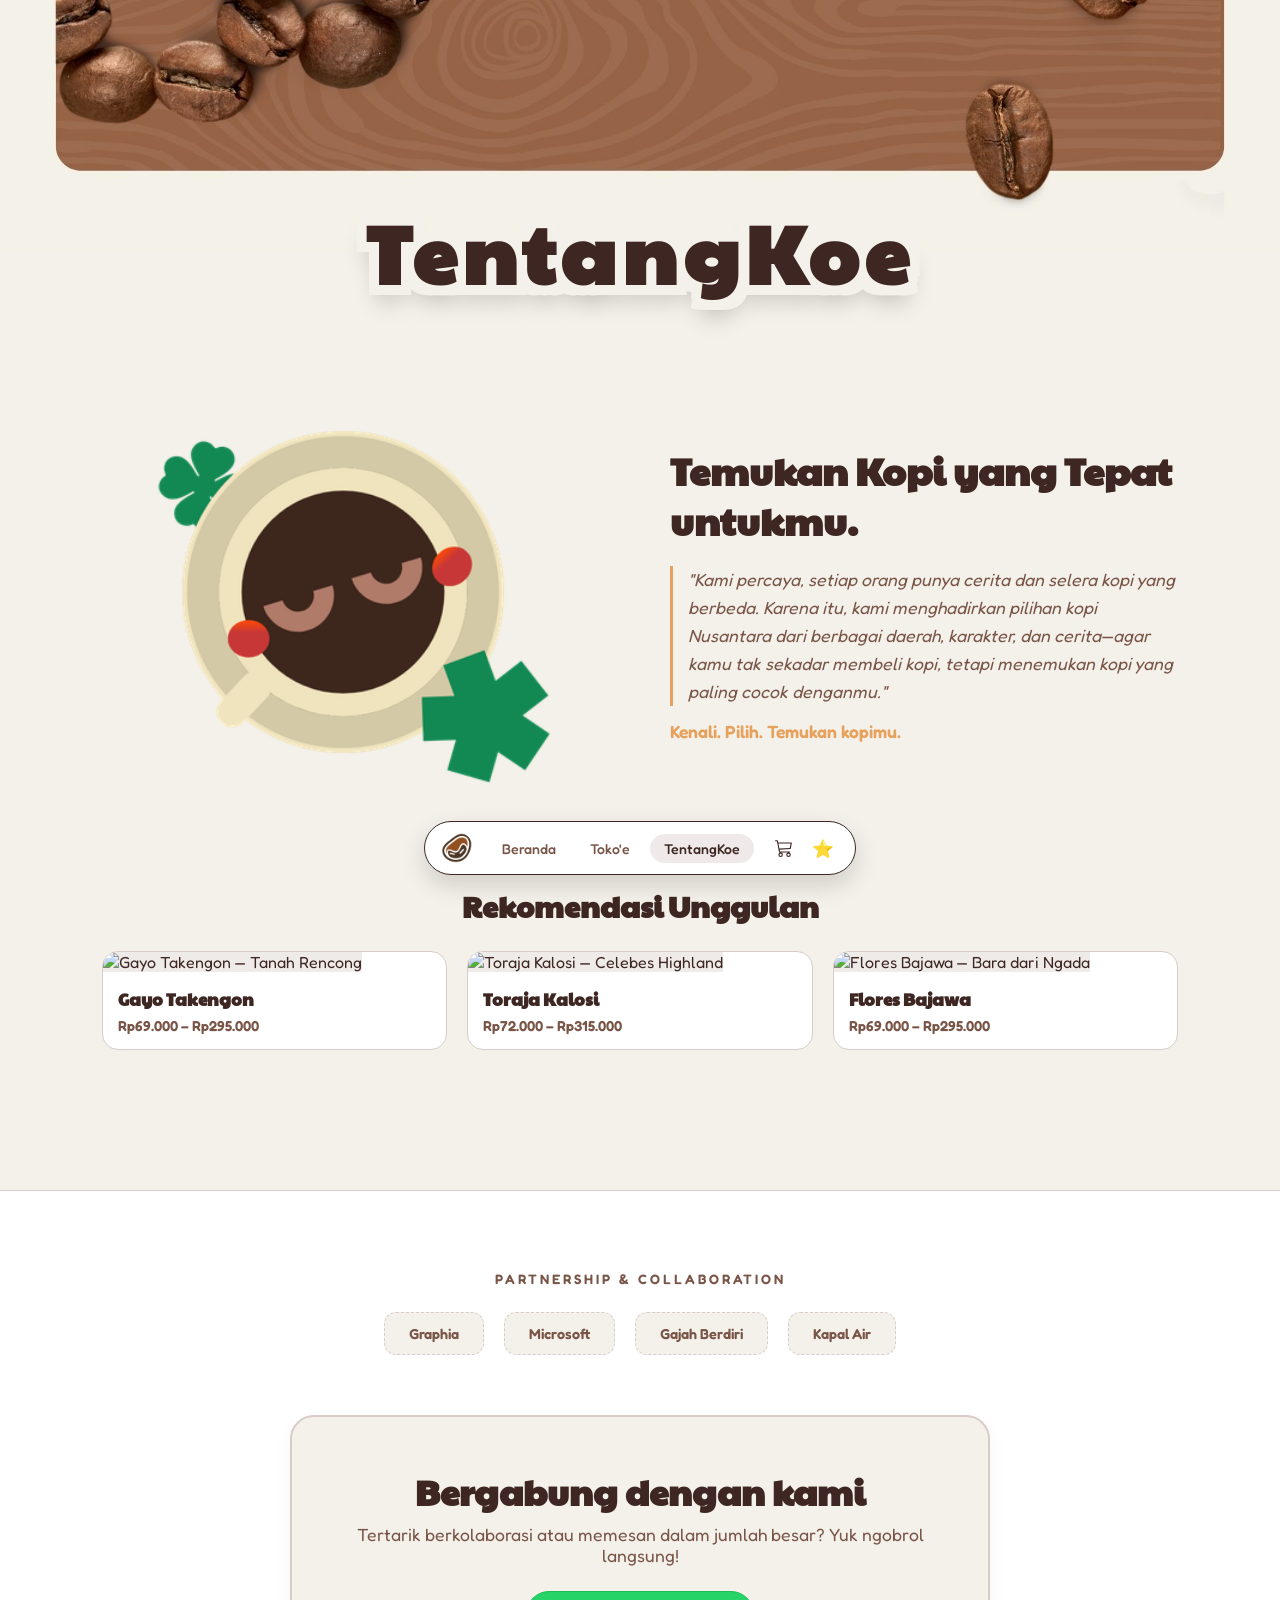
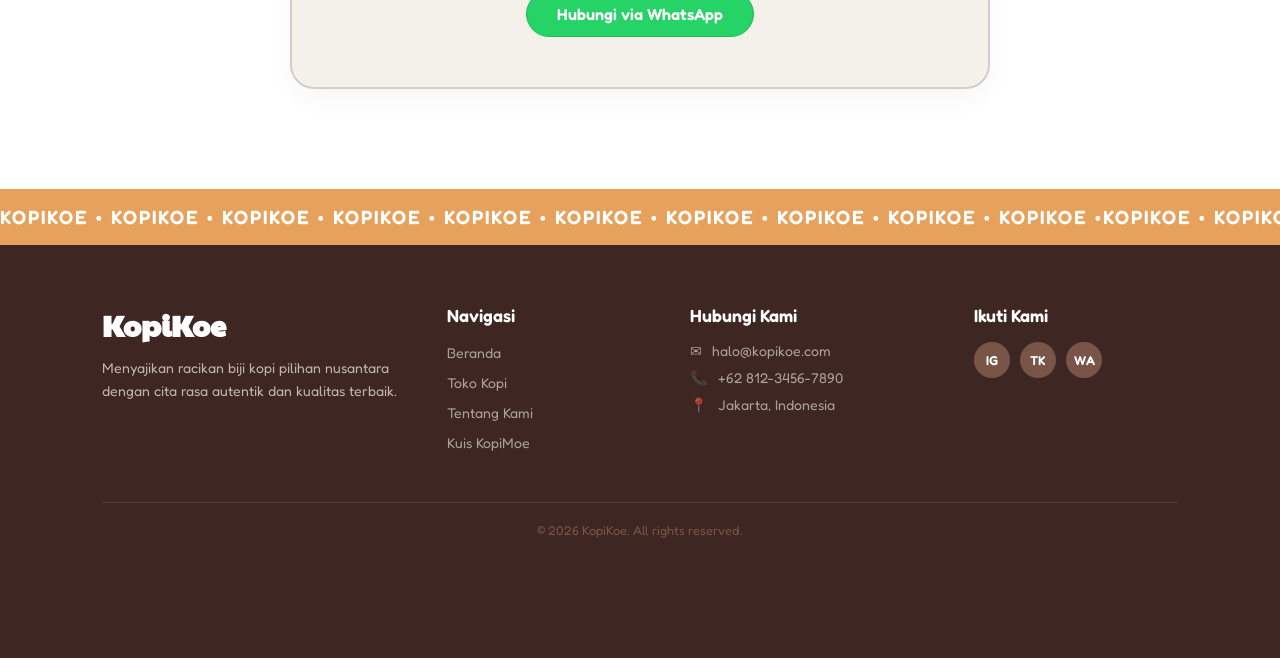
==== commit 930a773c: "ubah" ====
--- a/about.html
+++ b/about.html
@@ -3,7 +3,7 @@
 <head>
   <meta charset="UTF-8">
   <meta name="viewport" content="width=device-width, initial-scale=1.0">
-  <title>Tentang Kami - KopiKOE</title>
+  <title>TentangKoe - KopiKoe</title>
   <link rel="stylesheet" href="assets/css/about.css">
   <link rel="stylesheet" href="assets/css/style.css">
   <link rel="icon" type="image/jpeg" href="assets/images/logo/logo.png">
@@ -43,7 +43,7 @@
   <section class="about-story-section">
     <div class="story-wrapper">
       <div class="story-img-box">
-        <img src="assets/images/hero/story.png" alt="KopiKOE Story" class="story-image">
+        <img src="assets/images/hero/story.png" alt="KopiKoe Story" class="story-image">
       </div>
       <div class="story-text-box">
         <h2 class="story-heading">Temukan Kopi yang Tepat untukmu.</h2>
@@ -96,7 +96,7 @@
   <footer class="site-footer">
     <div class="footer-container">
       <div class="footer-col footer-brand">
-        <h3 class="footer-title">KopiKOE</h3>
+        <h3 class="footer-title">KopiKoe</h3>
         <p class="footer-desc">Menyajikan racikan biji kopi pilihan nusantara dengan cita rasa autentik dan kualitas terbaik.</p>
       </div>
       <div class="footer-col footer-links">
@@ -126,7 +126,7 @@
       </div>
     </div>
     <div class="footer-bottom">
-      <p>&copy; 2026 KopiKOE. All rights reserved.</p>
+      <p>&copy; 2026 KopiKoe. All rights reserved.</p>
     </div>
   </footer>
 
@@ -140,8 +140,8 @@
       </div>
       <div class="bar-section bar-menu">
         <a href="index.html">Beranda</a>
-        <a href="shop.html">Toko</a>
-        <a href="about.html" class="active">Tentangku</a>
+        <a href="shop.html">Toko'e</a>
+        <a href="about.html" class="active">TentangKoe</a>
       </div>
       <div class="bar-section bar-icons">
         <button class="cart-btn" id="cartBtn" aria-label="Shopping Cart">
--- a/assets/css/about.css
+++ b/assets/css/about.css
@@ -26,7 +26,6 @@
   width: 100vw !important;
   height: 28vh !important; 
   min-height: 220px;
-  /* GANTI PATH DI BAWAH INI DENGAN LOKASI GAMBAR BANNERMU */
   background-image: url('../images/hero/belakang.jpeg') !important; 
   background-size: cover !important;
   background-position: center !important;
@@ -260,4 +259,4 @@
   .business-cta-card {
     padding: 35px 20px;
   }
-}+}
--- a/assets/css/style.css
+++ b/assets/css/style.css
@@ -8,20 +8,21 @@
   --olive-accent: #6B9800;
   --white: #FFFFFF;
 }
-
 * {
   margin: 0;
   padding: 0;
   box-sizing: border-box;
 }
-
+html, body {
+  overflow-x: hidden !important;
+  width: 100%;
+  max-width: 100vw;
+}
 body {
   font-family: 'Fredoka', sans-serif;
   background-color: var(--platinum);
   color: var(--coffee-dark);
-  overflow-x: hidden;
-}
-
+}
 .img-placeholder {
   background-color: var(--platinum);
   border: 2px dashed rgba(121, 85, 72, 0.45);
@@ -32,24 +33,19 @@
   font-size: 0.9rem;
   border-radius: 12px;
 }
-
-/* ============================================================
-    PART 1: HERO SLIDER FULLSCREEN IMAGE
-   ============================================================ */
 .hero-slider {
   position: relative;
   width: 100vw;
   height: 100vh;
   max-width: 100%;
   overflow: hidden;
-}
-
+  background-color: var(--platinum);
+}
 .slides-container {
   width: 100%;
   height: 100%;
   position: relative;
 }
-
 .slide {
   position: absolute;
   top: 0;
@@ -62,23 +58,19 @@
   background-position: center;
   background-repeat: no-repeat;
 }
-
 .slide-1 { background-image: url('../../Photo/download%20(20).jpeg'); }
 .slide-2 { background-image: url('../../tekstur-bg-2.jpg'); }
 .slide-3 { background-image: url('../../tekstur-bg-3.jpg'); }
-
 .slide.active { 
   opacity: 1; 
   z-index: 1; 
 }
-
 .hero-image-link {
   display: block;
   width: 100%;
   height: 100%;
   cursor: pointer;
 }
-
 .hero-product-img {
   width: 100%;
   height: 100%;
@@ -86,12 +78,10 @@
   object-position: center;
   transition: transform 0.5s ease, filter 0.5s ease;
 }
-
 .hero-image-link:hover .hero-product-img {
   transform: scale(1.03);
   filter: drop-shadow(0 10px 20px rgba(0,0,0,0.3));
 }
-
 .cta-button {
   padding: 14px 32px;
   font-size: 1.1rem;
@@ -108,9 +98,7 @@
   box-shadow: 0 5px 15px rgba(0,0,0,0.3);
   transition: transform 0.2s ease;
 }
-
 .cta-button:hover { transform: translateY(-3px); }
-
 .slider-arrow {
   position: absolute;
   top: 50%;
@@ -129,13 +117,8 @@
   align-items: center;
   justify-content: center;
 }
-
 .slider-arrow.prev { left: 25px; }
 .slider-arrow.next { right: 25px; }
-
-/* ============================================================
-    PART 2: KOPI NYA (BEST SELLER)
-   ============================================================ */
 .section-kopinya {
   position: relative;
   padding: 80px 5%;
@@ -145,39 +128,34 @@
   max-width: 1350px;
   width: 92%;
   border: 1px solid rgba(121, 85, 72, 0.25);
-}
-
+  box-sizing: border-box;
+}
 .badge-bestseller-img-wrapper {
   position: absolute;
   top: -35px;
   left: -20px;
   z-index: 5;
 }
-
 .badge-bestseller-img {
   width: 90px !important;
   height: 90px !important;
   object-fit: contain;
   filter: drop-shadow(0 5px 10px rgba(0,0,0,0.15));
 }
-
 .section-title {
   font-family: 'Paytone One', sans-serif;
   font-size: 4.5rem;
   text-align: center;
   margin-bottom: 40px;
 }
-
 .kopinya-container {
   display: flex;
   align-items: center;
   justify-content: space-between;
   gap: 50px;
 }
-
 .kopinya-left { flex: 1; }
 .kopinya-desc { font-size: 1.4rem; line-height: 1.5; margin-bottom: 25px; }
-
 .syarat-btn {
   padding: 12px 28px;
   font-size: 1rem;
@@ -188,77 +166,67 @@
   cursor: pointer;
   transition: all 0.2s ease;
 }
-
 .syarat-btn:hover { background: var(--coffee-dark); color: var(--white); }
-
-.kopinya-right { flex: 2; }
-
+.kopinya-right { flex: 2; width: 100%; }
 .cards-wrapper {
   display: flex;
   gap: 30px;
   justify-content: flex-end;
 }
-
 .product-link {
   text-decoration: none;
   color: inherit;
   display: block;
-}
-
+  width: 100%;
+}
 .kopi-card {
   background: var(--white);
   padding: 20px;
   border-radius: 20px;
   border: 2px solid rgba(121, 85, 72, 0.2);
   text-align: center;
-  width: 280px;
+  width: 100%;
+  max-width: 300px;
   transition: transform 0.3s ease, box-shadow 0.3s ease;
-}
-
+  box-sizing: border-box;
+}
 .kopi-card:hover {
   transform: translateY(-8px);
   box-shadow: 0 12px 25px rgba(0,0,0,0.12);
 }
-
 .card-img-real {
   width: 100%;
-  height: 220px;
-  object-fit: cover;
+  height: auto;
+  aspect-ratio: 1/1;
+  object-fit: contain;
+  background-color: #EFEBE9;
   border-radius: 12px;
   margin-bottom: 15px;
-}
-
+  display: block;
+}
 .kopi-card h3 {
   font-size: 1.3rem;
   font-weight: 600;
 }
-
-/* ============================================================
-    PART 3: KOPI MOE (QUIZ) & HASIL KUIS
-   ============================================================ */
 .section-kopimoe {
   padding: 60px 8%;
   text-align: center;
   background: var(--white);
   margin: 30px 0;
 }
-
 .quiz-intro {
   font-size: 1.1rem;
   color: var(--coffee-brown);
   margin-bottom: 25px;
 }
-
 .quiz-wrapper {
   max-width: 650px;
   margin: 0 auto;
 }
-
 .quiz-card-stack {
   position: relative;
   width: 100%;
 }
-
 .quiz-card {
   display: none;
   background: var(--platinum);
@@ -270,16 +238,13 @@
   text-align: left;
   animation: fadeInQuiz 0.3s ease-in-out;
 }
-
 .quiz-card.active {
   display: block;
 }
-
 @keyframes fadeInQuiz {
   from { opacity: 0; transform: translateY(10px); }
   to { opacity: 1; transform: translateY(0); }
 }
-
 .step-badge {
   display: inline-block;
   background: var(--olive-accent);
@@ -290,7 +255,6 @@
   border-radius: 15px;
   margin-bottom: 15px;
 }
-
 .quiz-question {
   font-size: 1.25rem;
   font-weight: 600;
@@ -299,13 +263,11 @@
   line-height: 1.4;
   text-align: center;
 }
-
 .quiz-options {
   display: flex;
   flex-direction: column;
   gap: 12px;
 }
-
 .quiz-opt-btn {
   padding: 14px 20px;
   font-size: 0.95rem;
@@ -319,15 +281,12 @@
   text-align: left;
   width: 100%;
 }
-
 .quiz-opt-btn:hover {
   background: var(--coffee-dark);
   color: var(--white);
   transform: translateY(-2px);
   box-shadow: 0 4px 12px rgba(0,0,0,0.15);
 }
-
-/* KOTAK HASIL KUIS YANG RAPI DAN ESTETIK */
 #resultSection {
   background: var(--platinum);
   border: 2px solid var(--coffee-dark);
@@ -338,26 +297,22 @@
   text-align: center;
   animation: fadeInResult 0.4s ease-in-out;
 }
-
 @keyframes fadeInResult {
   from { opacity: 0; transform: translateY(15px); }
   to { opacity: 1; transform: translateY(0); }
 }
-
 .quiz-result-card h3#coffeeTitle {
   font-family: 'Paytone One', sans-serif;
   font-size: 1.8rem;
   color: var(--coffee-dark);
   margin-bottom: 6px;
 }
-
 .quiz-result-card p#coffeeSub {
   font-size: 0.95rem;
   color: var(--coffee-brown);
   margin-bottom: 20px;
   font-weight: 500;
 }
-
 .quiz-result-img-box {
   width: 150px;
   height: 150px;
@@ -368,13 +323,11 @@
   box-shadow: 0 8px 20px rgba(0,0,0,0.12);
   background: var(--white);
 }
-
 .quiz-result-card img#coffeeImg {
   width: 100%;
   height: 100%;
   object-fit: cover;
 }
-
 .match-score-badge {
   display: inline-block;
   background: rgba(230, 161, 92, 0.15);
@@ -386,14 +339,12 @@
   margin-bottom: 20px;
   border: 1px solid var(--orange-accent);
 }
-
 .quiz-result-actions {
   display: flex;
   justify-content: center;
   gap: 12px;
   flex-wrap: wrap;
 }
-
 .quiz-result-actions .syarat-btn {
   padding: 12px 24px;
   border-radius: 25px;
@@ -403,31 +354,23 @@
   cursor: pointer;
   transition: all 0.2s ease;
 }
-
 .quiz-result-actions .btn-buy {
   background: var(--coffee-dark);
   color: var(--white);
   border: 2px solid var(--coffee-dark);
 }
-
 .quiz-result-actions .btn-buy:hover {
   background: var(--coffee-brown);
   border-color: var(--coffee-brown);
 }
-
 .quiz-result-actions .btn-reset {
   background: var(--white);
   color: var(--coffee-dark);
   border: 2px solid var(--coffee-dark);
 }
-
 .quiz-result-actions .btn-reset:hover {
   background: rgba(62, 39, 35, 0.08);
 }
-
-/* ============================================================
-    PART 4: SECTION ENSIKOPIDIA
-   ============================================================ */
 .section-ensi {
   display: flex;
   padding: 80px 8%;
@@ -436,13 +379,11 @@
   margin-bottom: 50px;
   justify-content: center;
 }
-
 .ensi-left, 
 .ensi-right {
   flex: 1;
   width: 50%;
 }
-
 .interactive-area {
   position: relative;
   border: 2px dashed rgba(121, 85, 72, 0.55);
@@ -453,14 +394,12 @@
   background-color: var(--platinum);
   box-sizing: border-box;
 }
-
 .beans-group-random {
   width: 100%;
   height: 85%;
   position: relative;
   display: block; 
 }
-
 .bean-img {
   position: absolute; 
   width: 46px;
@@ -472,20 +411,17 @@
   filter: drop-shadow(0 4px 6px rgba(0,0,0,0.15));
   z-index: 2;
 }
-
 .bean-img:hover,
 .bean-img:active {
   transform: scale(1.4) rotate(360deg) !important;
   filter: drop-shadow(0 8px 15px rgba(0,0,0,0.3));
   z-index: 20 !important;
 }
-
 .bean-img.active-bean {
   outline: 3px solid var(--sky-accent);
   outline-offset: 2px;
   border-radius: 50%;
 }
-
 .beans-group-random img:nth-child(1)  { top: 5%;  left: 10%; transform: rotate(-18deg); }
 .beans-group-random img:nth-child(2)  { top: 25%; left: 35%; transform: rotate(25deg); }
 .beans-group-random img:nth-child(3)  { top: 15%; left: 70%; transform: rotate(-40deg); }
@@ -496,14 +432,12 @@
 .beans-group-random img:nth-child(8)  { top: 75%; left: 65%; transform: rotate(35deg); }
 .beans-group-random img:nth-child(9)  { top: 35%; left: 85%; transform: rotate(-15deg); }
 .beans-group-random img:nth-child(10) { top: 85%; left: 85%; transform: rotate(50deg); }
-
 .ensi-title {
   font-family: 'Paytone One', sans-serif;
   font-size: 2.8rem;
   margin-bottom: 20px;
   color: var(--coffee-dark);
 }
-
 .ensi-card {
   background: var(--white);
   border: 2px solid var(--coffee-dark);
@@ -511,27 +445,24 @@
   padding: 25px;
   min-height: 220px;
   box-shadow: 0 8px 20px rgba(0,0,0,0.05);
-}
-
+  box-sizing: border-box;
+}
 .ensi-card-header {
   display: flex;
   justify-content: space-between;
   gap: 20px;
   margin-bottom: 15px;
 }
-
 .ensi-card-text h3 {
   font-size: 1.4rem;
   margin-bottom: 14px;
   color: var(--coffee-dark);
 }
-
 .ensi-card-text p {
   font-size: 0.9rem;
   color: var(--coffee-brown);
   line-height: 1.5;
 }
-
 .ensi-img {
   width: 90px;
   height: 90px;
@@ -539,16 +470,11 @@
   border-radius: 12px;
   flex-shrink: 0;
 }
-
 .stat-line {
   font-size: 0.85rem;
   color: var(--coffee-brown);
   margin-top: 5px;
 }
-
-/* ============================================================
-    PART 5: FLOATING PILL BOTTOM BAR
-   ============================================================ */
 .bottom-bar-wrapper {
   position: fixed;
   bottom: 25px;
@@ -559,13 +485,11 @@
   z-index: 1000;
   transition: transform 0.4s ease-in-out, opacity 0.4s ease-in-out;
 }
-
 .bottom-bar-wrapper.hide {
   transform: translate(-50%, 150px);
   opacity: 0;
   pointer-events: none;
 }
-
 .bottom-bar-pill {
   background: var(--white);
   height: 54px;
@@ -579,12 +503,10 @@
   box-shadow: 0 10px 25px rgba(0,0,0,0.15);
   box-sizing: border-box;
 }
-
 .bar-section { 
   display: flex; 
   align-items: center; 
 }
-
 .navbar-logo-img {
   height: 32px;
   width: 32px;
@@ -592,11 +514,9 @@
   object-fit: cover;
   display: block;
 }
-
 .bar-menu { 
   gap: 6px; 
 }
-
 .bar-menu a {
   text-decoration: none;
   color: var(--coffee-brown);
@@ -606,19 +526,16 @@
   font-weight: 500;
   transition: all 0.2s ease;
 }
-
 .bar-menu a.active, 
 .bar-menu a:hover { 
   background: rgba(121, 85, 72, 0.12); 
   color: var(--coffee-dark); 
 }
-
 .bar-icons { 
   gap: 8px; 
   display: flex;
   align-items: center;
 }
-
 .cart-btn {
   position: relative;
   background: none;
@@ -632,17 +549,14 @@
   border-radius: 50%;
   transition: background-color 0.2s ease;
 }
-
 .cart-btn:hover {
-  background-color: rgba(0, 0, 0, 0.05);
-}
-
+  background: rgba(0, 0, 0, 0.05);
+}
 .cart-btn svg {
   display: block;
   width: 18px;
   height: 18px;
 }
-
 .cart-badge {
   position: absolute;
   top: 0px;
@@ -661,7 +575,6 @@
   box-shadow: 0 2px 5px rgba(0,0,0,0.2);
   line-height: 1;
 }
-
 .star-object {
   display: flex;
   align-items: center;
@@ -674,7 +587,6 @@
   transition: background-color 0.3s ease;
   text-decoration: none;
 }
-
 .star-icon {
   display: inline-block;
   font-size: 1.1rem;
@@ -682,20 +594,14 @@
   transition: transform 0.6s cubic-bezier(0.34, 1.56, 0.64, 1), color 0.3s ease;
   transform-origin: center;
 }
-
 .star-object:hover {
   background-color: rgba(231, 161, 92, 0.15);
 }
-
 .star-object:hover .star-icon {
   transform: rotate(360deg) scale(1.25);
   color: var(--orange-accent);
   filter: drop-shadow(0 0 5px rgba(231, 161, 92, 0.6));
 }
-
-/* ============================================================
-    PART 6: MARQUEE / RUNNING TEXT
-   ============================================================ */
 .marquee-footer {
   background-color: var(--orange-accent);
   color: var(--white);
@@ -705,14 +611,12 @@
   width: 100%;
   margin: 0;
 }
-
 .marquee-wrapper {
   display: flex;
   width: 100%;
   overflow: hidden;
   user-select: none;
 }
-
 .marquee-content {
   display: flex;
   flex-shrink: 0;
@@ -722,15 +626,10 @@
   white-space: nowrap;
   animation: marqueeRight 12s linear infinite;
 }
-
 @keyframes marqueeRight {
   from { transform: translateX(-100%); }
   to   { transform: translateX(0%); }
 }
-
-/* ============================================================
-    PART 7: FOOTER UTAMA
-   ============================================================ */
 .site-footer {
   background-color: var(--coffee-dark);
   color: var(--platinum);
@@ -739,7 +638,6 @@
   font-family: 'Fredoka', sans-serif;
   text-align: left;
 }
-
 .footer-container {
   display: grid;
   grid-template-columns: 1.5fr 1fr 1.2fr 1fr;
@@ -747,54 +645,45 @@
   max-width: 1200px;
   margin: 0 auto;
 }
-
 .footer-col {
   display: flex;
   flex-direction: column;
   align-items: flex-start;
 }
-
 .footer-title {
   font-family: 'Paytone One', sans-serif;
   font-size: 1.8rem;
   color: var(--white);
   margin-bottom: 12px;
 }
-
 .footer-desc {
   font-size: 0.88rem;
   color: rgba(244, 241, 234, 0.7);
   line-height: 1.6;
 }
-
 .footer-heading {
   font-size: 1.1rem;
   font-weight: 600;
   color: var(--white);
   margin-bottom: 16px;
 }
-
 .footer-col ul {
   list-style: none;
   padding: 0;
   margin: 0;
 }
-
 .footer-col ul li {
   margin-bottom: 10px;
 }
-
 .footer-col ul li a {
   color: rgba(244, 241, 234, 0.6);
   text-decoration: none;
   font-size: 0.88rem;
   transition: color 0.2s ease;
 }
-
 .footer-col ul li a:hover {
   color: var(--orange-accent);
 }
-
 .contact-list li {
   display: flex;
   align-items: center;
@@ -802,12 +691,10 @@
   font-size: 0.88rem;
   color: rgba(244, 241, 234, 0.6);
 }
-
 .social-icons {
   display: flex;
   gap: 10px;
 }
-
 .social-btn {
   display: flex;
   align-items: center;
@@ -822,13 +709,11 @@
   font-weight: 600;
   transition: background-color 0.3s ease, transform 0.2s ease;
 }
-
 .social-btn:hover {
   background-color: var(--orange-accent);
   color: var(--coffee-dark);
   transform: translateY(-3px);
 }
-
 .footer-bottom {
   border-top: 1px solid rgba(255,255,255,0.1);
   margin-top: 40px;
@@ -837,10 +722,6 @@
   font-size: 0.8rem;
   color: var(--coffee-brown);
 }
-
-/* ============================================================
-    PART 8: SIDE CART DRAWER (FIXED)
-   ============================================================ */
 .cart-overlay {
   position: fixed;
   top: 0;
@@ -851,11 +732,9 @@
   z-index: 99998;
   display: none;
 }
-
 .cart-overlay.show {
   display: block;
 }
-
 .side-cart-drawer {
   position: fixed;
   top: 0;
@@ -871,11 +750,9 @@
   flex-direction: column;
   box-sizing: border-box;
 }
-
 .side-cart-drawer.open {
   right: 0;
 }
-
 .cart-drawer-header {
   padding: 20px;
   border-bottom: 1px solid #eee;
@@ -883,14 +760,12 @@
   justify-content: space-between;
   align-items: center;
 }
-
 .cart-drawer-header h3 {
   margin: 0;
   font-family: 'Paytone One', sans-serif;
   color: var(--coffee-dark);
   font-size: 1.2rem;
 }
-
 .close-drawer-btn {
   background: none;
   border: none;
@@ -899,13 +774,11 @@
   color: #888;
   line-height: 1;
 }
-
 .cart-drawer-body {
   padding: 20px;
   flex: 1;
   overflow-y: auto;
 }
-
 .drawer-item {
   position: relative;
   display: flex;
@@ -917,7 +790,6 @@
   margin-bottom: 12px;
   background: #fff;
 }
-
 .drawer-item-name {
   font-weight: 600;
   font-size: 0.95rem;
@@ -925,15 +797,10 @@
   color: var(--coffee-dark);
   padding-right: 25px;
 }
-
-/* ============================================================
-    PART 11: EDIT VARIANT POPUP DI KERANJANG (SHOPEE STYLE)
-   ============================================================ */
 .drawer-item-variant-container {
   position: relative;
   width: fit-content;
 }
-
 .drawer-item-variant-btn {
   background: var(--platinum);
   border: 1px solid rgba(121, 85, 72, 0.25);
@@ -949,12 +816,10 @@
   font-family: 'Fredoka', sans-serif;
   transition: all 0.2s ease;
 }
-
 .drawer-item-variant-btn:hover {
   border-color: var(--coffee-dark);
   background: #eae5dc;
 }
-
 .variant-dropdown-popup {
   position: absolute;
   top: 115%;
@@ -969,33 +834,28 @@
   display: none;
   animation: fadeInPopup 0.2s ease-in-out;
 }
-
 @keyframes fadeInPopup {
   from { opacity: 0; transform: translateY(-5px); }
   to { opacity: 1; transform: translateY(0); }
 }
-
 .variant-dropdown-popup.show {
   display: block;
 }
-
 .variant-popup-title {
   font-size: 0.8rem;
   font-weight: 600;
   margin-bottom: 8px;
   color: var(--coffee-dark);
 }
-
 .variant-options-grid {
   display: flex;
   flex-wrap: wrap;
   gap: 6px;
   margin-bottom: 4px;
 }
-
 .variant-opt-chip {
   background: var(--platinum);
-  border: 1px solid rgba(121, 85, 72, 0.3);
+  border: 1.5px solid rgba(121, 85, 72, 0.3);
   padding: 5px 10px;
   font-size: 0.75rem;
   border-radius: 6px;
@@ -1004,25 +864,20 @@
   font-family: 'Fredoka', sans-serif;
   color: var(--coffee-dark);
 }
-
 .variant-opt-chip:hover {
   background: #ded7cb;
 }
-
 .variant-opt-chip.active {
   background: var(--coffee-dark);
   color: var(--white);
   border-color: var(--coffee-dark);
 }
-/* ============================================================ */
-
 .drawer-item-bottom {
   display: flex;
   justify-content: space-between;
   align-items: center;
   margin-top: 4px;
 }
-
 .drawer-item-qty {
   display: inline-flex;
   align-items: center;
@@ -1031,7 +886,6 @@
   border-radius: 30px;
   padding: 3px 6px;
 }
-
 .qty-btn {
   width: 22px;
   height: 22px;
@@ -1048,12 +902,10 @@
   padding: 0;
   transition: background-color 0.2s ease, color 0.2s ease;
 }
-
 .qty-btn:hover {
-  background-color: var(--coffee-brown);
+  background: var(--coffee-brown);
   color: var(--white);
 }
-
 .qty-value {
   min-width: 18px;
   text-align: center;
@@ -1061,13 +913,11 @@
   font-size: 0.85rem;
   color: var(--coffee-dark);
 }
-
 .drawer-item-price {
   font-weight: 600;
   font-size: 0.9rem;
   color: var(--orange-accent);
 }
-
 .drawer-item-remove {
   position: absolute;
   top: 14px;
@@ -1083,18 +933,15 @@
   border-radius: 6px;
   transition: color 0.2s ease, background-color 0.2s ease;
 }
-
 .drawer-item-remove:hover {
   color: var(--red-accent);
   background: #fdeaea;
 }
-
 .cart-drawer-footer {
   padding: 20px;
   border-top: 1px solid #eee;
   background: #fafafa;
 }
-
 .cart-subtotal {
   display: flex;
   justify-content: space-between;
@@ -1103,13 +950,11 @@
   margin-bottom: 8px;
   color: var(--coffee-dark);
 }
-
 .cart-tax-note {
   font-size: 0.8rem;
   color: #888;
   margin-bottom: 15px;
 }
-
 .btn-checkout-drawer {
   width: 100%;
   background: var(--orange-accent);
@@ -1120,57 +965,62 @@
   font-weight: 600;
   cursor: pointer;
   transition: background 0.2s;
-}
-
+  box-sizing: border-box;
+}
 .btn-checkout-drawer:hover {
   background: #d48b48;
 }
-
-/* ============================================================
-    RESPONSIF MOBILE (LAYAR <= 768px)
-   ============================================================ */
 @media (max-width: 768px) {
+  .hero-slider {
+    height: 52vh;
+    min-height: 320px;
+  }
+  .slide {
+    background-size: 100% auto;
+    background-position: top center;
+    background-repeat: no-repeat;
+    background-color: var(--platinum);
+  }
+  .hero-product-img {
+    object-fit: contain;
+    object-position: top center;
+  }
   .kopinya-container {
     flex-direction: column;
     text-align: center;
   }
-  
+  .section-title {
+    font-size: 2.5rem;
+  }
   .cards-wrapper {
     justify-content: center;
     flex-wrap: wrap;
   }
-
   .kopi-card {
     width: 100%;
     max-width: 300px;
   }
-
   .section-ensi {
     flex-direction: column !important;
     padding: 30px 20px !important;
     gap: 25px !important;
   }
-
   .ensi-left, 
   .ensi-right {
     width: 100% !important;
   }
-
   .ensi-title {
     font-size: 2rem !important;
     text-align: center;
   }
-
   .interactive-area {
     height: 250px !important;
     padding: 15px !important;
   }
-
   .bean-img {
     width: 38px !important;
     height: 38px !important;
   }
-
   .bottom-bar-wrapper {
     position: fixed !important;
     bottom: 15px !important;
@@ -1180,7 +1030,6 @@
     max-width: 360px !important;
     z-index: 9999 !important;
   }
-
   .bottom-bar-pill {
     display: flex !important;
     justify-content: space-between !important;
@@ -1190,14 +1039,12 @@
     height: 48px !important;
     box-sizing: border-box !important;
   }
-
   .bar-section.bar-menu,
   .bar-menu {
     display: flex !important;
     gap: 4px !important;
     align-items: center !important;
   }
-
   .bar-menu a {
     display: inline-block !important;
     padding: 4px 6px !important;
@@ -1207,44 +1054,34 @@
     text-decoration: none !important;
     white-space: nowrap !important;
   }
-
   .navbar-logo-img {
     width: 28px !important;
     height: 28px !important;
     border-radius: 50% !important;
   }
-
   .bar-section.bar-icons,
   .bar-icons {
     display: flex !important;
     align-items: center !important;
     gap: 4px !important;
   }
-
   .site-footer {
     padding: 40px 20px 130px 20px !important;
     text-align: center !important;
   }
-
   .footer-container {
     grid-template-columns: 1fr !important;
     gap: 30px !important;
     text-align: center !important;
   }
-
   .footer-col {
     align-items: center !important;
   }
-
   .contact-list li,
   .social-icons {
     justify-content: center !important;
   }
 }
-
-/* ============================================================
-    PART 9: TOAST NOTIFICATION (POPUP INFO)
-   ============================================================ */
 .toast-container {
   position: fixed;
   top: 25px;
@@ -1255,7 +1092,6 @@
   gap: 12px;
   pointer-events: none;
 }
-
 .toast-notification {
   min-width: 250px;
   padding: 16px 20px;
@@ -1273,14 +1109,11 @@
   opacity: 0;
   animation: slideInToast 0.4s cubic-bezier(0.25, 1, 0.5, 1) forwards, fadeOutToast 0.4s ease forwards 2.5s;
 }
-
 .toast-notification.success { border-left: 6px solid var(--olive-accent); }
 .toast-notification.error { border-left: 6px solid var(--red-accent); }
 .toast-icon { font-size: 1.3rem; line-height: 1; }
-
 @keyframes slideInToast { to { transform: translateX(0); opacity: 1; } }
 @keyframes fadeOutToast { to { transform: translateX(120%); opacity: 0; } }
-
 @media (max-width: 768px) {
   .toast-container {
     top: 20px;
@@ -1299,10 +1132,6 @@
   @keyframes slideDownToast { to { transform: translateY(0); opacity: 1; } }
   @keyframes fadeUpToast { to { transform: translateY(-150%); opacity: 0; } }
 }
-
-/* ============================================================
-    PART 10: CENTER POPUP MODAL (PENGGANTI ALERT BROWSER)
-   ============================================================ */
 .custom-popup-overlay {
   position: fixed;
   top: 0;
@@ -1318,12 +1147,10 @@
   visibility: hidden;
   transition: opacity 0.3s ease, visibility 0.3s ease;
 }
-
 .custom-popup-overlay.show {
   opacity: 1;
   visibility: visible;
 }
-
 .custom-popup-box {
   background: var(--white);
   width: 90%;
@@ -1334,32 +1161,28 @@
   box-shadow: 0 15px 35px rgba(0,0,0,0.2);
   transform: scale(0.8) translateY(20px);
   transition: transform 0.4s cubic-bezier(0.25, 1, 0.5, 1);
-}
-
+  box-sizing: border-box;
+}
 .custom-popup-overlay.show .custom-popup-box {
   transform: scale(1) translateY(0);
 }
-
 .custom-popup-icon {
   font-size: 3.5rem;
   margin-bottom: 15px;
   line-height: 1;
 }
-
 .custom-popup-title {
   font-family: 'Paytone One', sans-serif;
   font-size: 1.6rem;
   color: var(--coffee-dark);
   margin-bottom: 10px;
 }
-
 .custom-popup-message {
   font-size: 1.05rem;
   color: var(--coffee-brown);
   margin-bottom: 25px;
   line-height: 1.5;
 }
-
 .custom-popup-btn {
   background: var(--coffee-dark);
   color: var(--white);
@@ -1371,7 +1194,6 @@
   cursor: pointer;
   transition: background 0.2s ease, transform 0.2s ease;
 }
-
 .custom-popup-btn:hover {
   background: var(--orange-accent);
   transform: translateY(-2px);
